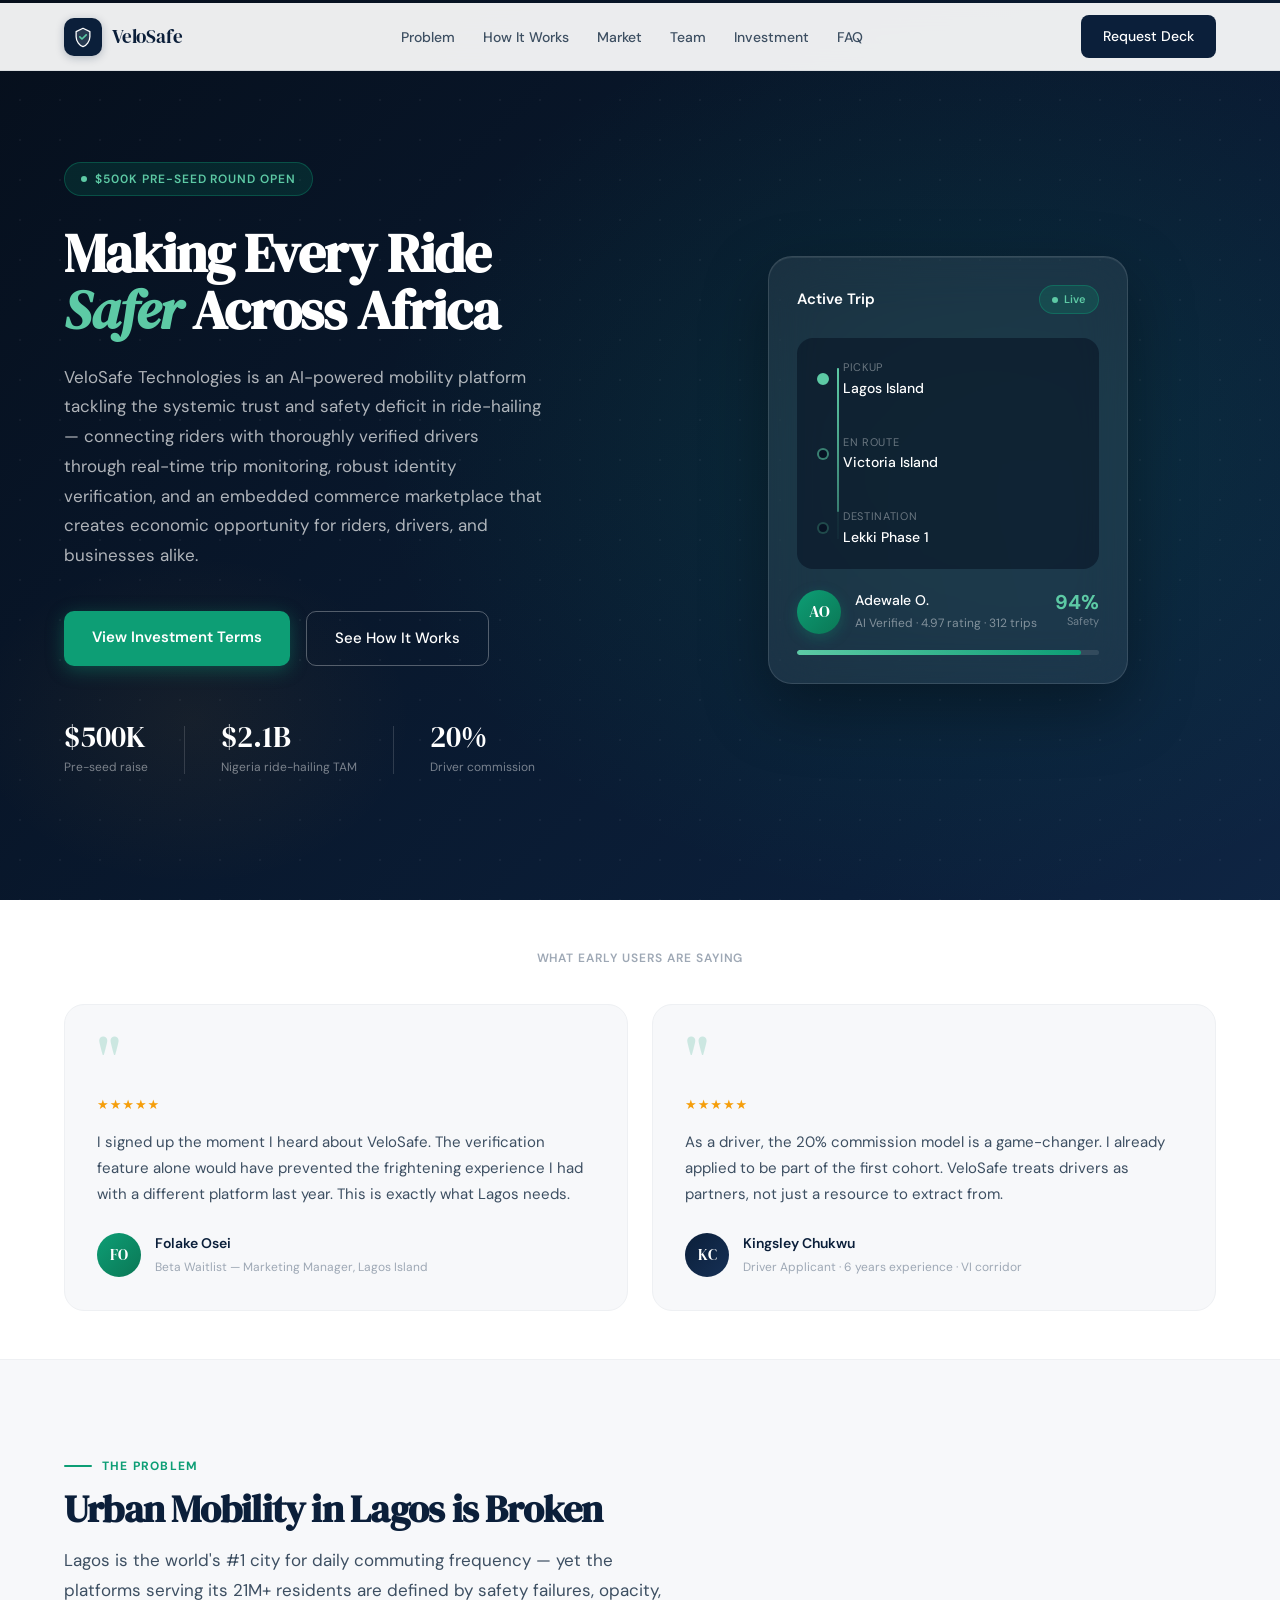
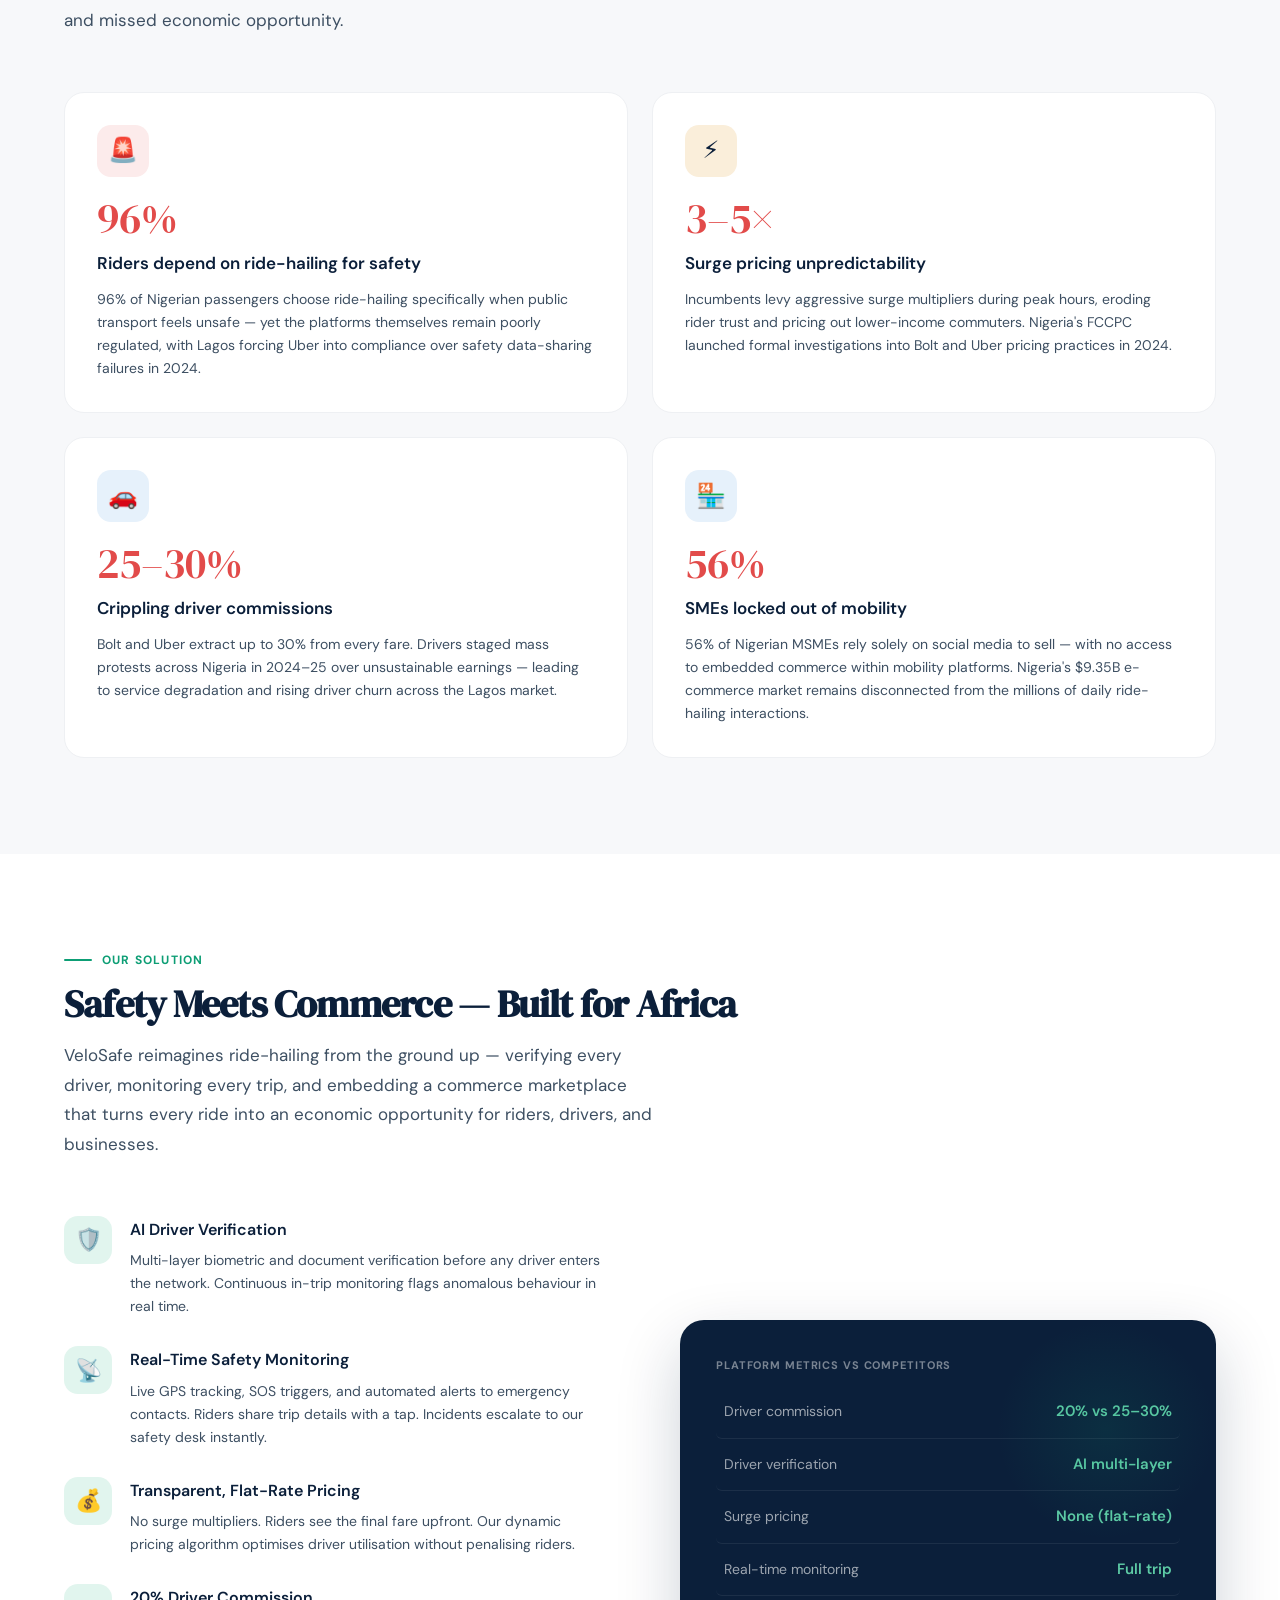
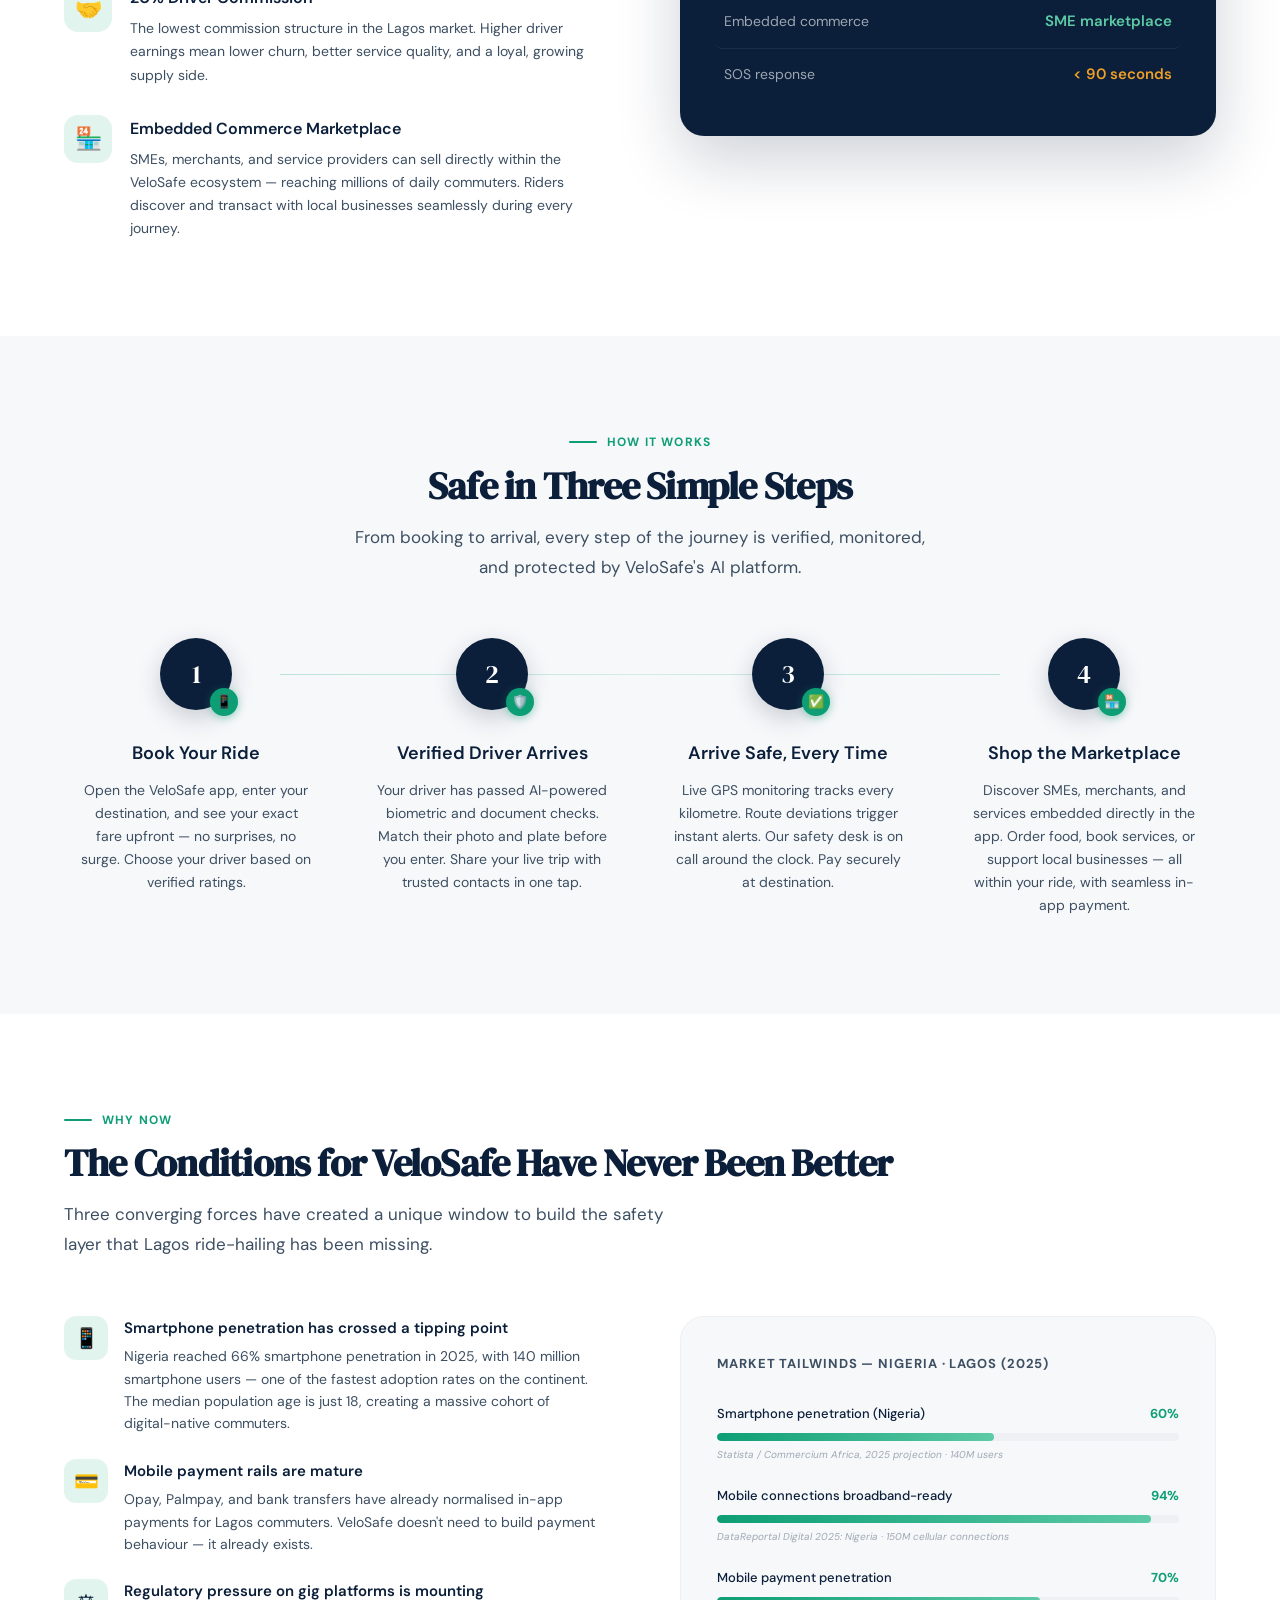
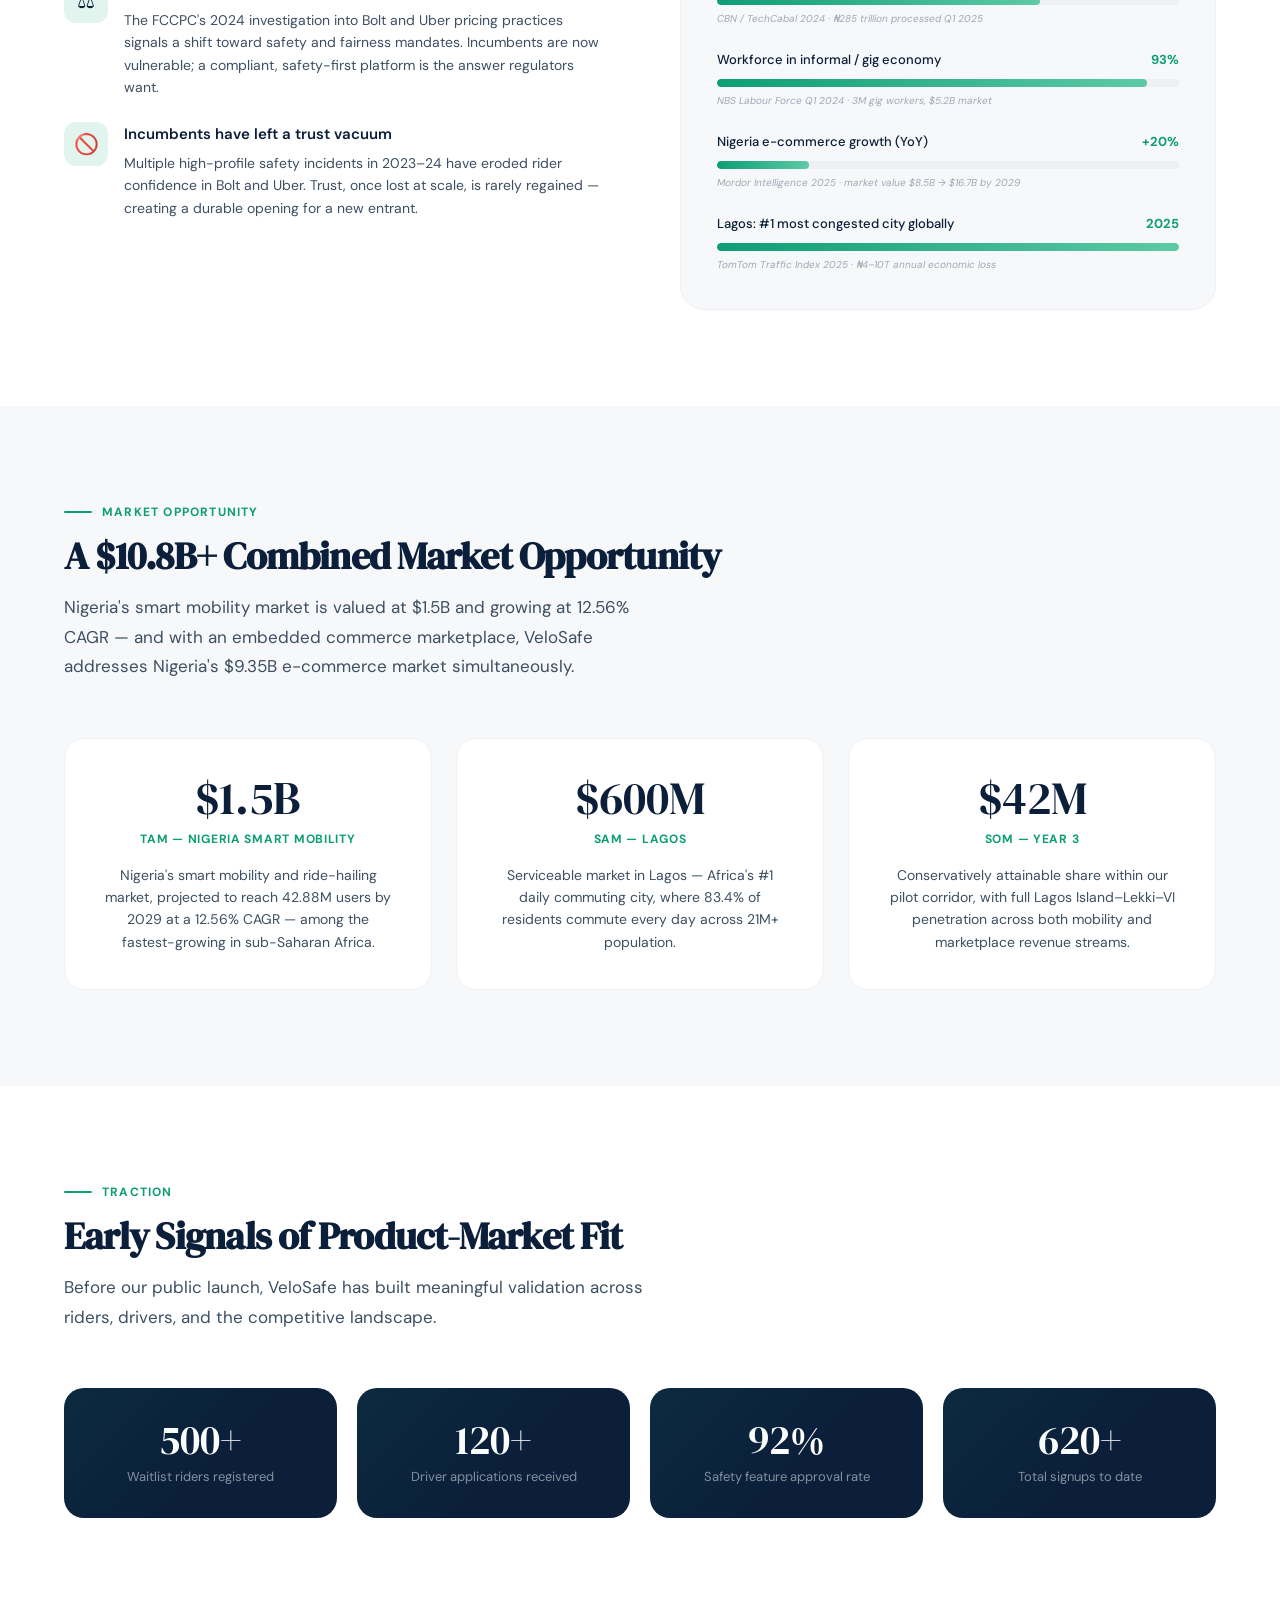
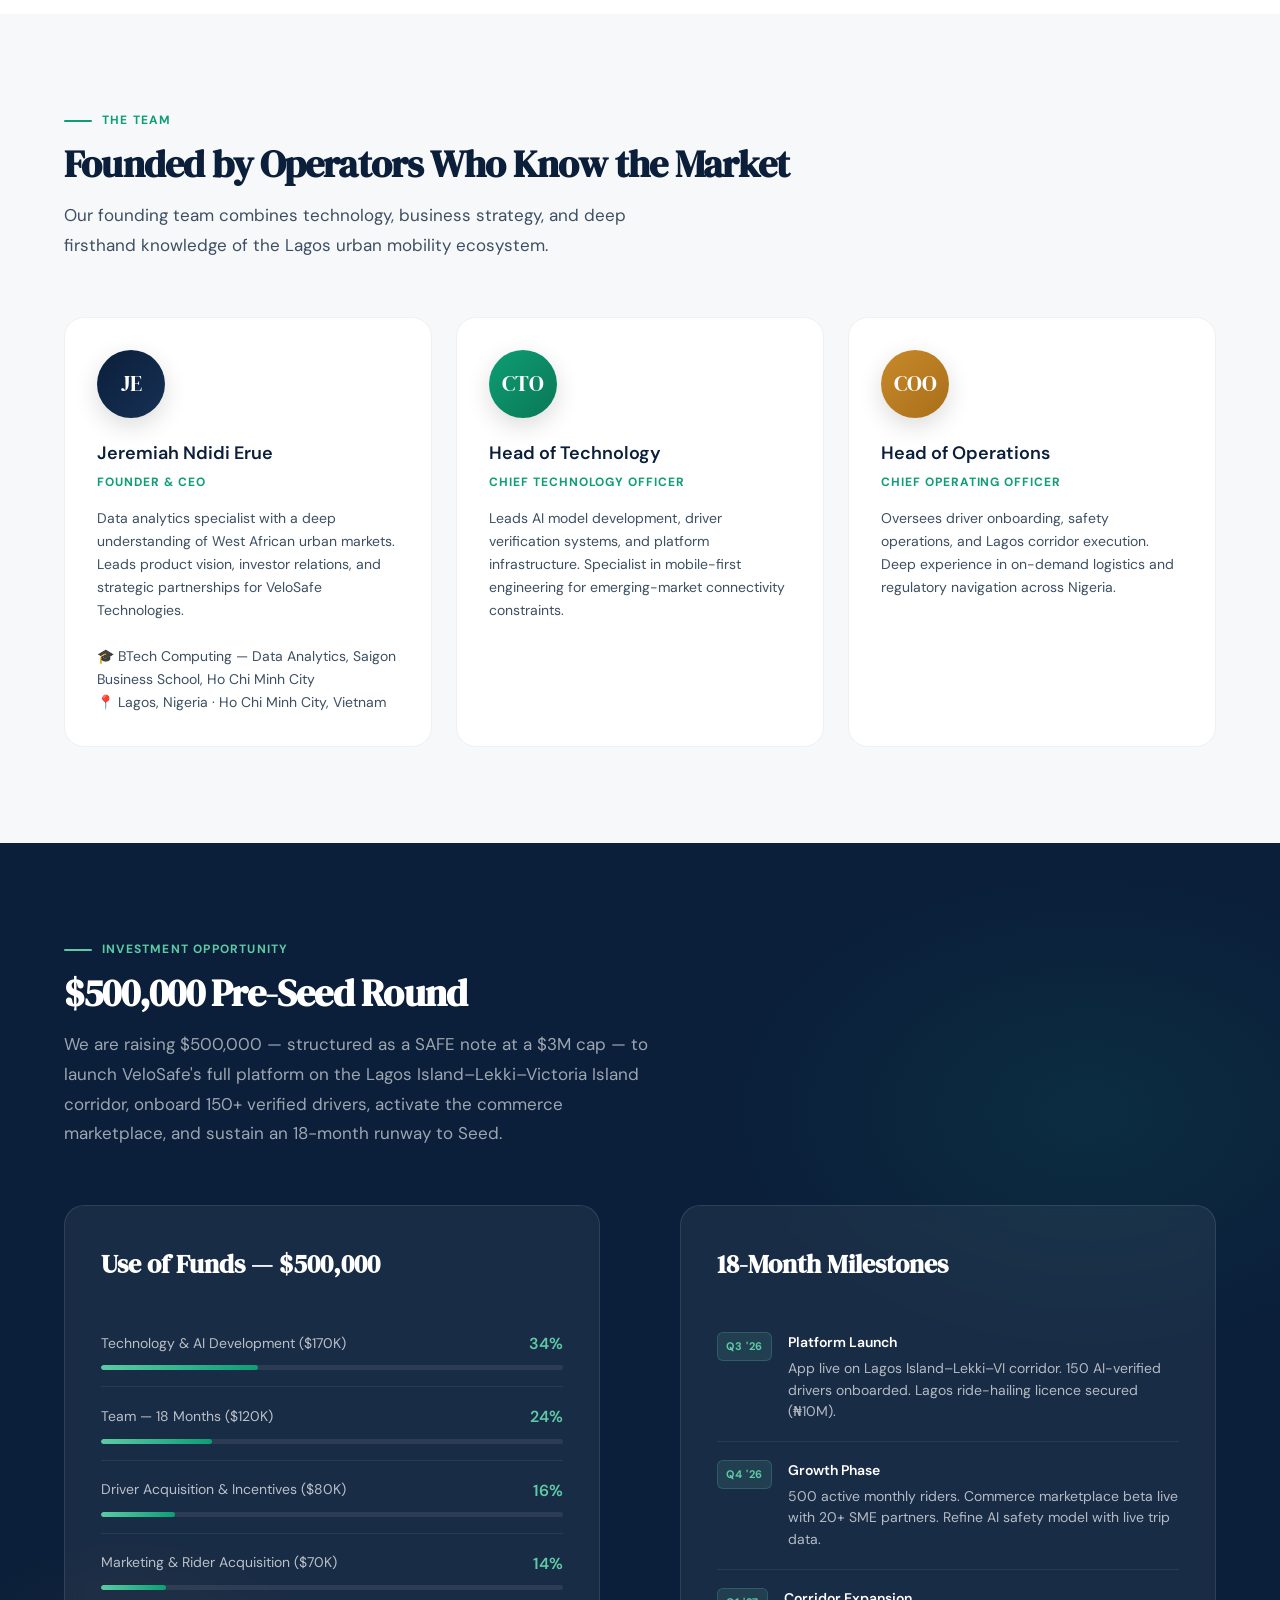
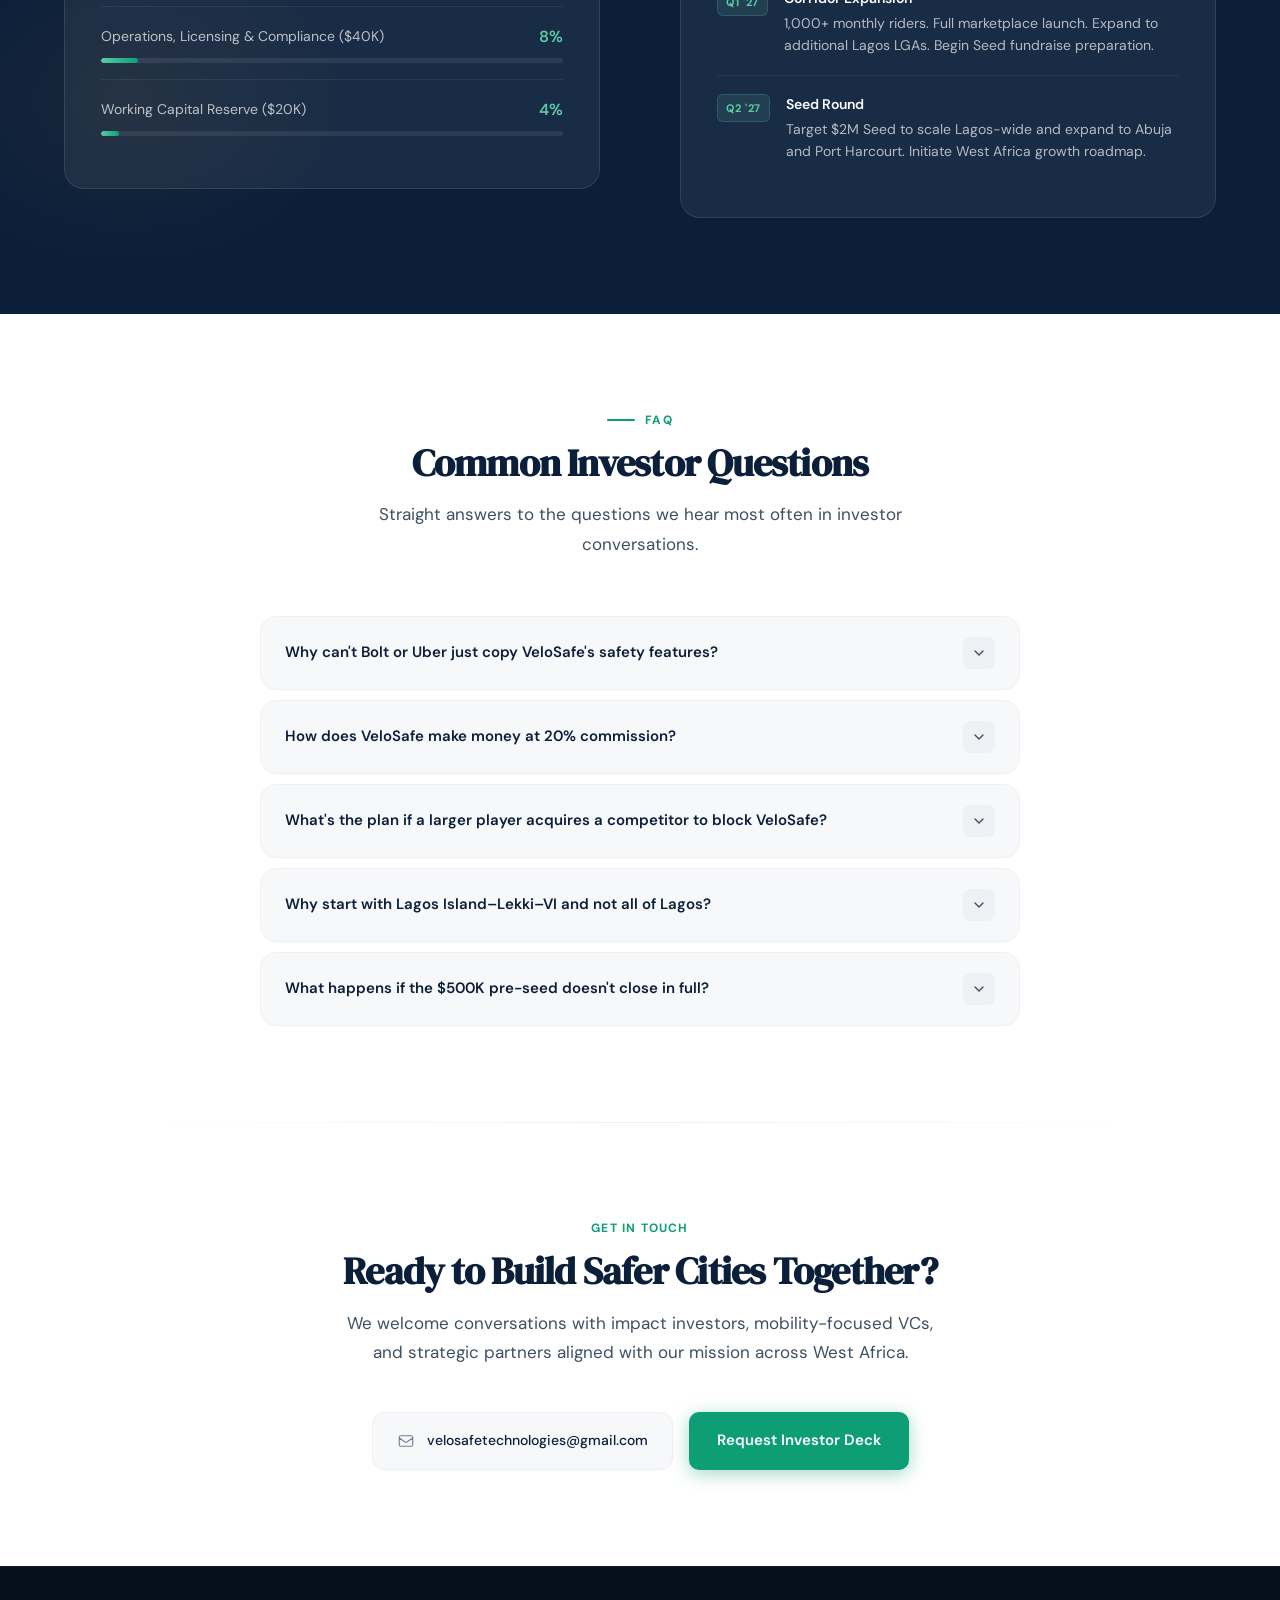
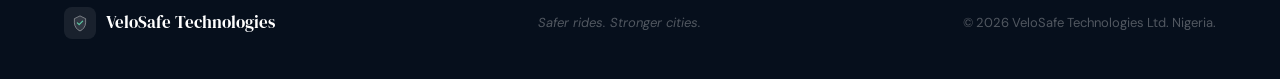
==== index.html @ d307de89 "Update Market Tailwinds to 2025 data: smartphone 60%, broadband 94%, payments 70%, gig economy 93%, " ====
<!DOCTYPE html>
<html lang="en">
<head>
<meta charset="UTF-8" />
<meta name="viewport" content="width=device-width, initial-scale=1.0"/>
<title>VeloSafe Technologies — Safer Rides. Stronger Cities.</title>

<!-- ─── OG / Social Meta Tags ─── -->
<meta name="description" content="VeloSafe is an AI-enabled ride-hailing platform built for Lagos — real-time driver verification, transparent pricing, and live safety monitoring. Pre-seed round open."/>
<meta property="og:title"       content="VeloSafe Technologies — Safer Rides. Stronger Cities."/>
<meta property="og:description" content="AI-powered ride-hailing built for Lagos. Real-time driver verification, flat-rate pricing, and live safety monitoring. Pre-seed round open."/>
<meta property="og:type"        content="website"/>
<meta property="og:image"       content="https://velosafe.ng/og-image.png"/>
<meta name="twitter:card"       content="summary_large_image"/>
<meta name="twitter:title"      content="VeloSafe Technologies — Safer Rides. Stronger Cities."/>
<meta name="twitter:description" content="AI-powered ride-hailing built for Lagos. Pre-seed round open."/>

<link href="https://fonts.googleapis.com/css2?family=DM+Serif+Display:ital@0;1&family=DM+Sans:wght@300;400;500;600&display=swap" rel="stylesheet"/>
<style>
*, *::before, *::after { box-sizing: border-box; margin: 0; padding: 0; }
:root {
  --navy: #0B1F3A;
  --navy-mid: #163055;
  --teal: #0D9E75;
  --teal-light: #E1F5EE;
  --gold: #C8892A;
  --white: #FFFFFF;
  --off-white: #F7F8FA;
  --gray-100: #EEF0F3;
  --gray-400: #9EA8B5;
  --gray-700: #3D4F62;
  --serif: 'DM Serif Display', Georgia, serif;
  --sans: 'DM Sans', system-ui, sans-serif;
}
html { scroll-behavior: smooth; }
body { font-family: var(--sans); color: var(--navy); background: var(--white); font-size: 16px; line-height: 1.7; overflow-x: hidden; }

/* ─── KEYFRAMES ─── */
@keyframes fadeInUp    { from { opacity:0; transform:translateY(32px) } to { opacity:1; transform:translateY(0) } }
@keyframes fadeInLeft  { from { opacity:0; transform:translateX(-24px) } to { opacity:1; transform:translateX(0) } }
@keyframes fadeIn      { from { opacity:0 } to { opacity:1 } }
@keyframes float       { 0%,100%{transform:translateY(0)} 50%{transform:translateY(-14px)} }
@keyframes pulse       { 0%,100%{opacity:1} 50%{opacity:.35} }
@keyframes gridSlide   { from{background-position:0 0} to{background-position:40px 40px} }
@keyframes gradientFlow{ 0%,100%{background-position:0% 50%} 50%{background-position:100% 50%} }
@keyframes navSlideDown{ from{transform:translateY(-100%);opacity:0} to{transform:translateY(0);opacity:1} }
@keyframes badgeGlow   { 0%,100%{box-shadow:0 0 0 0 rgba(13,158,117,.25)} 50%{box-shadow:0 0 18px 4px rgba(13,158,117,.12)} }
@keyframes barGrow     { from{width:0} to{width:var(--w)} }
@keyframes tripFill    { from{height:0} to{height:62%} }
@keyframes routePulse  { 0%,100%{transform:scale(1);box-shadow:0 0 0 0 rgba(93,202,165,.5)} 50%{transform:scale(1.2);box-shadow:0 0 0 6px rgba(93,202,165,0)} }

/* ─── SCROLL REVEAL ─── */
.reveal        { opacity:0; transform:translateY(28px);  transition:opacity .65s ease, transform .65s ease; }
.reveal-left   { opacity:0; transform:translateX(-28px); transition:opacity .65s ease, transform .65s ease; }
.reveal-right  { opacity:0; transform:translateX(28px);  transition:opacity .65s ease, transform .65s ease; }
.reveal.visible, .reveal-left.visible, .reveal-right.visible { opacity:1; transform:none; }
.stagger-1 { transition-delay:.1s }
.stagger-2 { transition-delay:.2s }
.stagger-3 { transition-delay:.3s }
.stagger-4 { transition-delay:.4s }

/* ─── SCROLL PROGRESS BAR ─── */
.scroll-progress {
  position:fixed; top:0; left:0; height:3px; z-index:200;
  background:linear-gradient(90deg, #5DCAA5, #0D9E75, #C8892A);
  width:0; transition:width .08s linear;
  box-shadow:0 0 8px rgba(13,158,117,.5);
  pointer-events:none;
}

/* ─── NAV ─── */
nav {
  position:fixed; top:3px; left:0; right:0; z-index:100;
  display:flex; align-items:center; justify-content:space-between;
  padding:0 5%; height:68px;
  background:rgba(255,255,255,.92);
  backdrop-filter:blur(16px);
  border-bottom:1px solid rgba(11,31,58,.07);
  animation:navSlideDown .55s ease forwards;
  transition:background .3s, box-shadow .3s;
}
nav.scrolled { background:rgba(255,255,255,.97); box-shadow:0 4px 24px rgba(11,31,58,.08); }

.logo { display:flex; align-items:center; gap:10px; text-decoration:none; }
.logo-mark {
  width:38px; height:38px; background:var(--navy); border-radius:10px;
  display:flex; align-items:center; justify-content:center;
  box-shadow:0 2px 8px rgba(11,31,58,.25);
  transition:transform .25s, box-shadow .25s;
}
.logo:hover .logo-mark { transform:translateY(-2px); box-shadow:0 6px 18px rgba(11,31,58,.3); }
.logo-mark svg { width:22px; height:22px; }
.logo-text { font-family:var(--serif); font-size:19px; color:var(--navy); letter-spacing:-.01em; }

.nav-links { display:flex; gap:28px; list-style:none; }
.nav-links a {
  text-decoration:none; font-size:14px; color:var(--gray-700); font-weight:500;
  position:relative; padding-bottom:2px; transition:color .2s;
}
.nav-links a::after {
  content:''; position:absolute; bottom:-2px; left:0; right:0;
  height:2px; background:var(--teal); border-radius:2px;
  transform:scaleX(0); transition:transform .2s; transform-origin:left;
}
.nav-links a:hover { color:var(--navy); }
.nav-links a:hover::after { transform:scaleX(1); }

.nav-cta {
  background:var(--navy); color:var(--white); border:none; border-radius:8px;
  padding:10px 22px; font-family:var(--sans); font-size:14px; font-weight:500;
  cursor:pointer; text-decoration:none;
  transition:background .2s, transform .2s, box-shadow .2s;
}
.nav-cta:hover { background:var(--navy-mid); transform:translateY(-1px); box-shadow:0 4px 12px rgba(11,31,58,.25); }

.hamburger { display:none; flex-direction:column; gap:5px; cursor:pointer; background:none; border:none; padding:4px; }
.hamburger span { display:block; width:22px; height:2px; background:var(--navy); border-radius:2px; transition:all .3s; }
.hamburger.open span:nth-child(1) { transform:translateY(7px) rotate(45deg); }
.hamburger.open span:nth-child(2) { opacity:0; transform:scaleX(0); }
.hamburger.open span:nth-child(3) { transform:translateY(-7px) rotate(-45deg); }

.mobile-menu {
  display:none; position:fixed; top:71px; left:0; right:0;
  background:rgba(255,255,255,.97); backdrop-filter:blur(16px);
  border-bottom:1px solid rgba(11,31,58,.08);
  padding:20px 5%; flex-direction:column; gap:4px;
  z-index:99; box-shadow:0 8px 32px rgba(11,31,58,.1);
  transform:translateY(-8px); opacity:0;
  transition:transform .3s, opacity .3s;
}
.mobile-menu.open { display:flex; transform:translateY(0); opacity:1; }
.mobile-menu a {
  text-decoration:none; font-size:15px; color:var(--navy); font-weight:500;
  padding:12px 0; border-bottom:1px solid var(--gray-100);
  transition:color .2s, padding-left .2s;
}
.mobile-menu a:last-child { border-bottom:none; }
.mobile-menu a:hover { color:var(--teal); padding-left:6px; }

/* ─── HERO ─── */
.hero {
  min-height:100vh; display:flex; align-items:center;
  background:linear-gradient(135deg, #060F1C 0%, #0B1F3A 40%, #163055 70%, #1A4A6B 100%);
  background-size:200% 200%;
  animation:gradientFlow 14s ease infinite;
  padding:120px 5% 80px; position:relative; overflow:hidden;
}
.hero::before {
  content:''; position:absolute; inset:0; pointer-events:none;
  background:
    radial-gradient(ellipse 900px 700px at 75% 50%, rgba(13,158,117,.14) 0%, transparent 65%),
    radial-gradient(ellipse 400px 300px at 15% 80%, rgba(200,137,42,.07) 0%, transparent 55%);
}
.hero::after {
  content:''; position:absolute; inset:0; pointer-events:none;
  background-image:radial-gradient(circle, rgba(255,255,255,.045) 1px, transparent 1px);
  background-size:40px 40px;
  animation:gridSlide 28s linear infinite;
}
.hero-grid {
  display:grid; grid-template-columns:1fr 1fr; gap:80px;
  align-items:center; max-width:1200px; margin:0 auto;
  position:relative; z-index:1; width:100%;
}
.hero-badge {
  display:inline-flex; align-items:center; gap:8px;
  background:rgba(13,158,117,.15); border:1px solid rgba(13,158,117,.35);
  border-radius:100px; padding:6px 16px; margin-bottom:28px;
  font-size:12px; font-weight:600; color:#5DCAA5;
  letter-spacing:.08em; text-transform:uppercase;
  animation:fadeInLeft .55s ease .1s both, badgeGlow 3s ease 1s infinite;
}
.hero-badge::before { content:''; width:6px; height:6px; border-radius:50%; background:#5DCAA5; animation:pulse 1.8s infinite; }
.hero h1 {
  font-family:var(--serif); font-size:clamp(38px,4.2vw,62px); line-height:1.06;
  color:var(--white); margin-bottom:24px; letter-spacing:-.02em;
  animation:fadeInUp .65s ease .2s both;
}
.hero h1 em { color:#5DCAA5; font-style:italic; }
.hero-sub {
  font-size:17px; color:rgba(255,255,255,.68); line-height:1.75;
  margin-bottom:40px; max-width:480px;
  animation:fadeInUp .65s ease .35s both;
}
.hero-actions { display:flex; gap:16px; flex-wrap:wrap; margin-bottom:56px; animation:fadeInUp .65s ease .45s both; }

.btn-primary {
  background:var(--teal); color:var(--white); border:none;
  padding:14px 28px; border-radius:10px; font-size:15px; font-weight:600;
  cursor:pointer; font-family:var(--sans); text-decoration:none; display:inline-block;
  box-shadow:0 4px 18px rgba(13,158,117,.38);
  transition:background .2s, transform .2s, box-shadow .2s;
  position:relative; overflow:hidden;
}
.btn-primary::after {
  content:''; position:absolute; inset:0;
  background:linear-gradient(90deg, transparent 0%, rgba(255,255,255,.12) 50%, transparent 100%);
  transform:translateX(-100%); transition:transform .5s;
}
.btn-primary:hover { background:#0B8863; transform:translateY(-2px); box-shadow:0 8px 28px rgba(13,158,117,.48); }
.btn-primary:hover::after { transform:translateX(100%); }

.btn-outline {
  background:transparent; color:var(--white); border:1px solid rgba(255,255,255,.3);
  padding:14px 28px; border-radius:10px; font-size:15px; font-weight:500;
  cursor:pointer; font-family:var(--sans); text-decoration:none; display:inline-block;
  transition:border-color .2s, background .2s, transform .2s;
}
.btn-outline:hover { border-color:rgba(255,255,255,.65); background:rgba(255,255,255,.07); transform:translateY(-2px); }

.hero-stats { display:flex; gap:36px; animation:fadeInUp .65s ease .55s both; }
.hero-stat-sep { width:1px; background:rgba(255,255,255,.15); align-self:stretch; margin:4px 0; }
.hero-stat-val { font-family:var(--serif); font-size:30px; color:var(--white); line-height:1; }
.hero-stat-lbl { font-size:12px; color:rgba(255,255,255,.45); margin-top:5px; }

/* ─── HERO VISUAL ─── */
.hero-visual { display:flex; align-items:center; justify-content:center; animation:fadeIn .8s ease .4s both; }
.app-card {
  background:rgba(255,255,255,.07); border:1px solid rgba(255,255,255,.12);
  border-radius:24px; padding:28px; width:100%; max-width:360px;
  backdrop-filter:blur(24px);
  animation:float 6s ease-in-out infinite;
  box-shadow:0 24px 64px rgba(0,0,0,.35), inset 0 1px 0 rgba(255,255,255,.08);
}
.app-card-header { display:flex; align-items:center; justify-content:space-between; margin-bottom:24px; }
.app-card-title { color:var(--white); font-weight:600; font-size:15px; }
.live-badge {
  display:flex; align-items:center; gap:6px;
  background:rgba(13,158,117,.2); border:1px solid rgba(13,158,117,.4);
  border-radius:100px; padding:4px 12px; font-size:11px; color:#5DCAA5; font-weight:600;
}
.live-dot { width:6px; height:6px; border-radius:50%; background:#5DCAA5; animation:pulse 1.5s infinite; }
.route-map {
  background:rgba(7,17,34,.55); border-radius:16px; padding:20px;
  margin-bottom:20px; position:relative; min-height:160px;
}
.route-line {
  position:absolute; left:40px; top:30px; bottom:30px; width:2px;
  background:linear-gradient(to bottom, rgba(93,202,165,.2), rgba(93,202,165,.05));
}
.route-progress {
  position:absolute; left:40px; top:30px; width:2px;
  background:linear-gradient(to bottom, #5DCAA5, rgba(93,202,165,.5));
  border-radius:2px; height:0; animation:tripFill 2.5s ease 1.2s forwards;
}
.route-point { display:flex; align-items:center; gap:14px; margin-bottom:20px; position:relative; }
.route-point:last-child { margin-bottom:0; }
.route-dot {
  width:12px; height:12px; border-radius:50%;
  border:2px solid rgba(93,202,165,.3); background:rgba(7,17,34,.8);
  flex-shrink:0; z-index:1;
}
.route-dot.active { background:#5DCAA5; border-color:#5DCAA5; animation:routePulse 2s ease infinite; }
.route-dot.mid { border-color:rgba(93,202,165,.6); }
.route-label { font-size:11px; color:rgba(255,255,255,.38); text-transform:uppercase; letter-spacing:.06em; }
.route-name  { font-size:14px; color:var(--white); font-weight:500; }
.driver-card { display:flex; align-items:center; gap:14px; margin-bottom:16px; }
.driver-avatar {
  width:44px; height:44px; border-radius:50%;
  background:linear-gradient(135deg, #0D9E75, #0B7755);
  display:flex; align-items:center; justify-content:center;
  font-family:var(--serif); font-size:16px; color:var(--white); flex-shrink:0;
  box-shadow:0 4px 14px rgba(13,158,117,.3);
}
.driver-name { font-size:14px; color:var(--white); font-weight:500; }
.driver-meta { font-size:12px; color:rgba(255,255,255,.45); }
.driver-score { text-align:right; }
.driver-score-val { font-size:20px; font-weight:700; color:#5DCAA5; line-height:1; }
.driver-score-lbl { font-size:11px; color:rgba(255,255,255,.38); }
.safety-bar { height:5px; background:rgba(255,255,255,.1); border-radius:3px; overflow:hidden; }
.safety-bar-fill { height:100%; width:0; border-radius:3px; background:linear-gradient(90deg, #5DCAA5, #0D9E75); --w:94%; animation:barGrow 1.5s ease 2s forwards; }

/* ─── SOCIAL PROOF ─── */
.social-proof { background:var(--white); padding:48px 5%; border-bottom:1px solid var(--gray-100); }
.social-proof-inner { max-width:1200px; margin:0 auto; }
.proof-label {
  font-size:12px; color:var(--gray-400); font-weight:600; letter-spacing:.08em;
  text-transform:uppercase; text-align:center; margin-bottom:36px;
}
.testimonials { display:grid; grid-template-columns:1fr 1fr; gap:24px; }
.testimonial-card {
  background:var(--off-white); border:1px solid var(--gray-100); border-radius:20px; padding:32px;
  position:relative; transition:border-color .2s, box-shadow .2s;
}
.testimonial-card:hover { border-color:rgba(13,158,117,.25); box-shadow:0 8px 32px rgba(11,31,58,.07); }
.quote-icon { font-family:var(--serif); font-size:56px; color:var(--teal); opacity:.18; line-height:.8; margin-bottom:12px; }
.testimonial-text { font-size:15px; color:var(--gray-700); line-height:1.72; margin-bottom:24px; }
.testimonial-author { display:flex; align-items:center; gap:14px; }
.testimonial-avatar {
  width:44px; height:44px; border-radius:50%;
  display:flex; align-items:center; justify-content:center;
  font-family:var(--serif); font-size:15px; color:var(--white); flex-shrink:0;
}
.testimonial-avatar.t1 { background:linear-gradient(135deg, #0D9E75, #0B7755); }
.testimonial-avatar.t2 { background:linear-gradient(135deg, var(--navy), var(--navy-mid)); }
.testimonial-name  { font-size:14px; font-weight:600; color:var(--navy); }
.testimonial-title { font-size:12px; color:var(--gray-400); margin-top:2px; }
.stars { color:#F59E0B; font-size:13px; letter-spacing:1px; margin-bottom:14px; }

/* ─── SECTIONS COMMON ─── */
section { padding:96px 5%; }
.section-inner { max-width:1200px; margin:0 auto; }
.section-label {
  font-size:12px; font-weight:700; letter-spacing:.1em; text-transform:uppercase;
  color:var(--teal); margin-bottom:12px; display:flex; align-items:center; gap:10px;
}
.section-label::before { content:''; display:block; width:28px; height:2px; background:var(--teal); border-radius:2px; flex-shrink:0; }
.section-title { font-family:var(--serif); font-size:clamp(28px,3vw,46px); color:var(--navy); line-height:1.1; margin-bottom:16px; letter-spacing:-.02em; }
.section-sub { font-size:17px; color:var(--gray-700); max-width:600px; line-height:1.75; }

/* ─── PROBLEM ─── */
.problem { background:var(--off-white); }
.problem-grid { display:grid; grid-template-columns:1fr 1fr; gap:24px; margin-top:56px; }
.problem-card {
  background:var(--white); border-radius:20px; padding:32px;
  border:1px solid var(--gray-100); transition:transform .3s, box-shadow .3s;
}
.problem-card:hover { transform:translateY(-6px); box-shadow:0 16px 48px rgba(11,31,58,.1); }
.problem-icon {
  width:52px; height:52px; border-radius:14px; margin-bottom:20px;
  display:flex; align-items:center; justify-content:center; font-size:24px;
  transition:transform .3s;
}
.problem-card:hover .problem-icon { transform:scale(1.08) rotate(-4deg); }
.problem-icon.red   { background:#FCEBEB; }
.problem-icon.amber { background:#FAEEDA; }
.problem-icon.blue  { background:#E6F1FB; }
.problem-card h3 { font-size:17px; font-weight:600; color:var(--navy); margin-bottom:10px; }
.problem-card p  { font-size:14px; color:var(--gray-700); line-height:1.65; }
.problem-stat { font-family:var(--serif); font-size:42px; color:#E24B4A; margin-bottom:10px; line-height:1; }

/* ─── SOLUTION ─── */
.solution-grid { display:grid; grid-template-columns:1fr 1fr; gap:80px; align-items:center; margin-top:56px; }
.feature-list { display:flex; flex-direction:column; gap:28px; }
.feature-item { display:flex; gap:18px; }
.feature-icon {
  width:48px; height:48px; border-radius:14px; background:var(--teal-light);
  display:flex; align-items:center; justify-content:center; flex-shrink:0; font-size:22px;
  transition:transform .3s, background .3s;
}
.feature-item:hover .feature-icon { transform:scale(1.08); background:#C8EDE2; }
.feature-item h3 { font-size:16px; font-weight:600; color:var(--navy); margin-bottom:6px; }
.feature-item p  { font-size:14px; color:var(--gray-700); line-height:1.65; }
.solution-visual {
  background:var(--navy); border-radius:24px; padding:36px;
  box-shadow:0 24px 64px rgba(11,31,58,.2); position:relative; overflow:hidden;
}
.solution-visual::before {
  content:''; position:absolute; top:0; right:0; width:220px; height:220px;
  background:radial-gradient(circle, rgba(13,158,117,.12) 0%, transparent 70%); pointer-events:none;
}
.sv-title { font-size:11px; color:rgba(255,255,255,.45); font-weight:700; margin-bottom:12px; letter-spacing:.08em; text-transform:uppercase; }
.sv-metric {
  display:flex; justify-content:space-between; align-items:center;
  padding:13px 8px; border-bottom:1px solid rgba(255,255,255,.07);
  border-radius:6px; transition:background .2s;
}
.sv-metric:last-child { border-bottom:none; }
.sv-metric:hover { background:rgba(255,255,255,.04); }
.sv-metric-label { font-size:14px; color:rgba(255,255,255,.6); }
.sv-metric-val { font-size:15px; font-weight:600; color:var(--white); }
.sv-metric-val.green { color:#5DCAA5; }
.sv-metric-val.amber { color:#EF9F27; }

/* ─── HOW IT WORKS ─── */
.how-it-works { background:var(--off-white); }
.steps-wrapper { margin-top:56px; position:relative; }
.steps-connector {
  display:none;
  position:absolute; top:36px; left:calc(16.67% + 24px); right:calc(16.67% + 24px);
  height:1px; background:linear-gradient(90deg, var(--teal), #5DCAA5 50%, var(--teal));
  opacity:.25;
}
.steps-grid { display:grid; grid-template-columns:repeat(4,1fr); gap:32px; }
@media (min-width:700px) { .steps-connector { display:block; } }
.step-card { text-align:center; padding:0 16px; }
.step-num {
  width:72px; height:72px; border-radius:50%; background:var(--navy);
  display:flex; align-items:center; justify-content:center;
  margin:0 auto 28px; position:relative; z-index:1;
  box-shadow:0 8px 24px rgba(11,31,58,.2);
  transition:transform .3s, box-shadow .3s;
}
.step-card:hover .step-num { transform:translateY(-4px) scale(1.06); box-shadow:0 16px 36px rgba(11,31,58,.22); }
.step-num-text { font-family:var(--serif); font-size:26px; color:var(--white); }
.step-badge {
  position:absolute; bottom:-6px; right:-6px; width:28px; height:28px;
  background:var(--teal); border-radius:50%;
  display:flex; align-items:center; justify-content:center; font-size:13px;
  box-shadow:0 2px 8px rgba(13,158,117,.4);
}
.step-card h3 { font-size:18px; font-weight:600; color:var(--navy); margin-bottom:10px; }
.step-card p  { font-size:14px; color:var(--gray-700); line-height:1.65; }

/* ─── WHY NOW ─── */
.why-now { background:var(--white); }
.why-now-grid { display:grid; grid-template-columns:1fr 1fr; gap:80px; align-items:start; margin-top:56px; }
.why-points { display:flex; flex-direction:column; gap:24px; }
.why-point { display:flex; gap:16px; align-items:flex-start; }
.why-point-icon {
  width:44px; height:44px; border-radius:12px; background:var(--teal-light);
  display:flex; align-items:center; justify-content:center; font-size:20px; flex-shrink:0;
  transition:transform .3s;
}
.why-point:hover .why-point-icon { transform:scale(1.08); }
.why-point h4 { font-size:15px; font-weight:600; color:var(--navy); margin-bottom:4px; }
.why-point p  { font-size:14px; color:var(--gray-700); line-height:1.6; }
.why-visual { background:var(--off-white); border-radius:24px; padding:36px; border:1px solid var(--gray-100); }
.why-visual-title { font-size:13px; font-weight:700; color:var(--gray-700); text-transform:uppercase; letter-spacing:.07em; margin-bottom:28px; }
.trend-item { margin-bottom:22px; }
.trend-item:last-child { margin-bottom:0; }
.trend-top { display:flex; justify-content:space-between; font-size:13px; color:var(--navy); font-weight:500; margin-bottom:8px; }
.trend-pct { color:var(--teal); font-weight:700; }
.trend-bar-wrap { height:8px; background:var(--gray-100); border-radius:4px; overflow:hidden; }
.trend-bar { height:100%; border-radius:4px; background:linear-gradient(90deg, var(--teal), #5DCAA5); width:0; transition:width 1.4s cubic-bezier(.16,1,.3,1); }
.trend-source { font-size:10px; color:var(--gray-400); margin-top:5px; font-style:italic; }

/* ─── MARKET ─── */
.market { background:var(--off-white); }
.market-grid { display:grid; grid-template-columns:repeat(3,1fr); gap:24px; margin-top:56px; }
.market-card {
  background:var(--white); border-radius:20px; padding:36px;
  border:1px solid var(--gray-100); text-align:center;
  transition:transform .3s, box-shadow .3s; position:relative; overflow:hidden;
}
.market-card::after {
  content:''; position:absolute; bottom:0; left:0; right:0; height:3px;
  background:linear-gradient(90deg, var(--teal), #5DCAA5);
  transform:scaleX(0); transition:transform .3s; transform-origin:left;
}
.market-card:hover { transform:translateY(-6px); box-shadow:0 16px 48px rgba(11,31,58,.1); }
.market-card:hover::after { transform:scaleX(1); }
.market-card .big-num { font-family:var(--serif); font-size:46px; color:var(--navy); line-height:1; margin-bottom:8px; }
.market-card .num-label { font-size:12px; font-weight:700; color:var(--teal); margin-bottom:14px; letter-spacing:.06em; text-transform:uppercase; }
.market-card p { font-size:14px; color:var(--gray-700); line-height:1.6; }

/* ─── TRACTION ─── */
.traction-grid { display:grid; grid-template-columns:repeat(4,1fr); gap:20px; margin-top:56px; }
.traction-card {
  background:var(--navy); border-radius:20px; padding:32px; text-align:center;
  transition:transform .3s, box-shadow .3s; position:relative; overflow:hidden;
}
.traction-card::before {
  content:''; position:absolute; inset:0;
  background:linear-gradient(135deg, rgba(13,158,117,.09) 0%, transparent 55%); pointer-events:none;
}
.traction-card:hover { transform:translateY(-4px); box-shadow:0 12px 36px rgba(11,31,58,.3); }
.traction-val { font-family:var(--serif); font-size:40px; color:var(--white); margin-bottom:8px; line-height:1; }
.traction-lbl { font-size:13px; color:rgba(255,255,255,.5); line-height:1.4; }

/* ─── TEAM ─── */
.team { background:var(--off-white); }
.team-grid { display:grid; grid-template-columns:repeat(3,1fr); gap:24px; margin-top:56px; }
.team-card {
  background:var(--white); border-radius:20px; padding:32px;
  border:1px solid var(--gray-100); transition:transform .3s, box-shadow .3s;
}
.team-card:hover { transform:translateY(-6px); box-shadow:0 16px 48px rgba(11,31,58,.1); }
.team-avatar {
  width:68px; height:68px; border-radius:50%; margin-bottom:20px;
  display:flex; align-items:center; justify-content:center;
  font-family:var(--serif); font-size:22px; color:var(--white);
  box-shadow:0 8px 24px rgba(0,0,0,.14); transition:transform .3s;
}
.team-card:hover .team-avatar { transform:scale(1.06); }
.team-avatar.navy { background:linear-gradient(135deg, var(--navy), var(--navy-mid)); }
.team-avatar.teal { background:linear-gradient(135deg, #0D9E75, #0B7755); }
.team-avatar.gold { background:linear-gradient(135deg, var(--gold), #A86F1A); }
.team-name { font-size:18px; font-weight:600; color:var(--navy); margin-bottom:4px; }
.team-role { font-size:12px; color:var(--teal); font-weight:700; margin-bottom:14px; text-transform:uppercase; letter-spacing:.08em; }
.team-bio { font-size:14px; color:var(--gray-700); line-height:1.65; }

/* ─── RAISE ─── */
.raise { background:var(--navy); position:relative; overflow:hidden; }
.raise::before {
  content:''; position:absolute; inset:0; pointer-events:none;
  background:
    radial-gradient(ellipse 600px 400px at 85% 25%, rgba(13,158,117,.11) 0%, transparent 60%),
    radial-gradient(ellipse 400px 300px at 10% 80%, rgba(200,137,42,.07) 0%, transparent 55%);
}
.raise .section-label { color:#5DCAA5; }
.raise .section-label::before { background:#5DCAA5; }
.raise .section-title { color:var(--white); }
.raise .section-sub  { color:rgba(255,255,255,.6); }

.raise-grid { display:grid; grid-template-columns:1fr 1fr; gap:80px; align-items:start; margin-top:56px; position:relative; z-index:1; }
.raise-card {
  background:rgba(255,255,255,.06); border:1px solid rgba(255,255,255,.1);
  border-radius:20px; padding:36px; backdrop-filter:blur(8px);
  transition:border-color .3s;
}
.raise-card:hover { border-color:rgba(255,255,255,.18); }
.raise-card h3 { font-family:var(--serif); font-size:26px; color:var(--white); margin-bottom:28px; }
.use-item { padding:16px 0; border-bottom:1px solid rgba(255,255,255,.07); }
.use-item:last-child { border-bottom:none; }
.use-item-top { display:flex; justify-content:space-between; align-items:center; margin-bottom:8px; }
.use-label { font-size:14px; color:rgba(255,255,255,.7); }
.use-pct   { font-size:16px; font-weight:600; color:#5DCAA5; }
.use-bar-wrap { height:5px; background:rgba(255,255,255,.08); border-radius:3px; overflow:hidden; }
.use-bar { height:100%; background:linear-gradient(90deg, #5DCAA5, #0D9E75); border-radius:3px; width:0; transition:width 1.4s cubic-bezier(.16,1,.3,1); }
.milestone-item { display:flex; gap:16px; padding:18px 0; border-bottom:1px solid rgba(255,255,255,.07); }
.milestone-item:last-child { border-bottom:none; }
.m-q {
  font-size:11px; font-weight:700; color:#5DCAA5; letter-spacing:.06em;
  background:rgba(93,202,165,.12); border:1px solid rgba(93,202,165,.22);
  border-radius:6px; padding:4px 8px; text-align:center; white-space:nowrap; height:fit-content; flex-shrink:0;
}
.m-text { font-size:14px; color:rgba(255,255,255,.68); line-height:1.55; }
.m-text strong { color:var(--white); font-weight:600; display:block; margin-bottom:4px; }

/* ─── FAQ ─── */
.faq { background:var(--white); }
.faq .section-sub { margin-bottom:0; }
.faq-list { max-width:760px; margin:56px auto 0; display:flex; flex-direction:column; gap:10px; }
.faq-item {
  background:var(--off-white); border:1px solid var(--gray-100); border-radius:16px;
  overflow:hidden; transition:border-color .25s, box-shadow .25s;
}
.faq-item.open { border-color:rgba(13,158,117,.3); box-shadow:0 4px 24px rgba(13,158,117,.09); background:var(--white); }
.faq-question {
  display:flex; justify-content:space-between; align-items:center; gap:16px;
  padding:20px 24px; cursor:pointer; user-select:none;
}
.faq-question h4 { font-size:15px; font-weight:600; color:var(--navy); line-height:1.4; }
.faq-chevron {
  width:32px; height:32px; border-radius:8px; background:var(--gray-100);
  display:flex; align-items:center; justify-content:center; flex-shrink:0;
  transition:background .2s, transform .35s;
}
.faq-item.open .faq-chevron { background:var(--teal-light); transform:rotate(180deg); }
.faq-chevron svg { width:16px; height:16px; stroke:var(--gray-700); transition:stroke .2s; }
.faq-item.open .faq-chevron svg { stroke:var(--teal); }
.faq-answer {
  max-height:0; overflow:hidden;
  transition:max-height .4s cubic-bezier(.16,1,.3,1);
  padding:0 24px;
}
.faq-answer p { font-size:14px; color:var(--gray-700); line-height:1.75; padding-bottom:20px; }
.faq-item.open .faq-answer { max-height:280px; }

/* ─── CONTACT ─── */
.contact { text-align:center; padding:96px 5%; position:relative; }
.contact::before {
  content:''; position:absolute; top:0; left:10%; right:10%; height:1px;
  background:linear-gradient(90deg, transparent, var(--gray-100), transparent);
}
.contact .section-label { justify-content:center; }
.contact .section-label::before { display:none; }
.contact .section-title { margin:0 auto 16px; }
.contact .section-sub  { margin:0 auto 44px; text-align:center; }
.contact-actions { display:flex; gap:16px; justify-content:center; flex-wrap:wrap; }
.contact-card {
  display:inline-flex; align-items:center; gap:12px;
  border:1px solid var(--gray-100); border-radius:12px; padding:16px 24px;
  background:var(--off-white); text-decoration:none;
  font-size:14px; color:var(--navy); font-weight:500;
  transition:border-color .2s, transform .2s, box-shadow .2s;
}
.contact-card:hover { border-color:var(--teal); transform:translateY(-2px); box-shadow:0 8px 24px rgba(11,31,58,.08); }
.contact-card svg { width:18px; height:18px; opacity:.55; }

/* ─── FOOTER ─── */
footer {
  background:#060F1C; padding:40px 5%;
  display:flex; align-items:center; justify-content:space-between;
  border-top:1px solid rgba(255,255,255,.06);
}
.footer-brand { display:flex; align-items:center; gap:10px; }
.footer-logo-mark {
  width:32px; height:32px; background:rgba(255,255,255,.08); border-radius:8px;
  display:flex; align-items:center; justify-content:center;
}
.footer-logo-mark svg { width:18px; height:18px; }
.footer-logo    { font-family:var(--serif); font-size:17px; color:var(--white); }
.footer-copy    { font-size:13px; color:rgba(255,255,255,.3); }
.footer-tagline { font-size:13px; color:rgba(255,255,255,.3); font-style:italic; }

/* ─── RESPONSIVE ─── */
@media (max-width:900px) {
  .hero-grid, .solution-grid, .raise-grid, .why-now-grid { grid-template-columns:1fr; gap:40px; }
  .problem-grid, .market-grid, .team-grid { grid-template-columns:1fr 1fr; }
  .traction-grid { grid-template-columns:1fr 1fr; }
  .testimonials { grid-template-columns:1fr; }
  .hero-visual { display:none; }
  .nav-links, .nav-cta { display:none; }
  .hamburger { display:flex; }
  footer { flex-direction:column; gap:12px; text-align:center; }
}
@media (max-width:600px) {
  .problem-grid, .market-grid, .team-grid, .traction-grid, .steps-grid { grid-template-columns:1fr; }
  section { padding:72px 5%; }
  .hero h1 { font-size:36px; }
}
</style>
</head>
<body>

<!-- Scroll progress bar -->
<div class="scroll-progress" id="scrollProgress"></div>

<!-- ─── NAV ─── -->
<nav id="nav">
  <a href="#" class="logo">
    <div class="logo-mark">
      <svg viewBox="0 0 24 24" fill="none" xmlns="http://www.w3.org/2000/svg">
        <path d="M12 2.5L4.5 6.2v5.4c0 5.1 3.9 9.8 7.5 11 3.6-1.2 7.5-5.9 7.5-11V6.2L12 2.5z"
              fill="rgba(255,255,255,0.12)" stroke="white" stroke-width="1.4" stroke-linejoin="round"/>
        <path d="M8.5 11.8l2.4 2.4 4.6-4.6" stroke="#5DCAA5" stroke-width="1.8" stroke-linecap="round" stroke-linejoin="round"/>
      </svg>
    </div>
    <span class="logo-text">VeloSafe</span>
  </a>
  <ul class="nav-links">
    <li><a href="#problem">Problem</a></li>
    <li><a href="#how-it-works">How It Works</a></li>
    <li><a href="#market">Market</a></li>
    <li><a href="#team">Team</a></li>
    <li><a href="#raise">Investment</a></li>
    <li><a href="#faq">FAQ</a></li>
  </ul>
  <a href="#contact" class="nav-cta">Request Deck</a>
  <button class="hamburger" id="hamburger" aria-label="Menu">
    <span></span><span></span><span></span>
  </button>
</nav>

<div class="mobile-menu" id="mobileMenu">
  <a href="#problem"      onclick="closeMobile()">Problem</a>
  <a href="#how-it-works" onclick="closeMobile()">How It Works</a>
  <a href="#market"       onclick="closeMobile()">Market</a>
  <a href="#team"         onclick="closeMobile()">Team</a>
  <a href="#raise"        onclick="closeMobile()">Investment</a>
  <a href="#faq"          onclick="closeMobile()">FAQ</a>
  <a href="#contact"      onclick="closeMobile()">Request Deck</a>
</div>

<!-- ─── HERO ─── -->
<section class="hero">
  <div class="hero-grid">
    <div>
      <div class="hero-badge">$500K Pre-Seed Round Open</div>
      <h1>Making Every Ride <em>Safer</em> Across Africa</h1>
      <p class="hero-sub">VeloSafe Technologies is an AI-powered mobility platform tackling the systemic trust and safety deficit in ride-hailing — connecting riders with thoroughly verified drivers through real-time trip monitoring, robust identity verification, and an embedded commerce marketplace that creates economic opportunity for riders, drivers, and businesses alike.</p>
      <div class="hero-actions">
        <a href="#raise"    class="btn-primary">View Investment Terms</a>
        <a href="#how-it-works" class="btn-outline">See How It Works</a>
      </div>
      <div class="hero-stats">
        <div class="hero-stat">
          <div class="hero-stat-val">$500K</div>
          <div class="hero-stat-lbl">Pre-seed raise</div>
        </div>
        <div class="hero-stat-sep"></div>
        <div class="hero-stat">
          <div class="hero-stat-val">$2.1B</div>
          <div class="hero-stat-lbl">Nigeria ride-hailing TAM</div>
        </div>
        <div class="hero-stat-sep"></div>
        <div class="hero-stat">
          <div class="hero-stat-val">20%</div>
          <div class="hero-stat-lbl">Driver commission</div>
        </div>
      </div>
    </div>
    <div class="hero-visual">
      <div class="app-card">
        <div class="app-card-header">
          <span class="app-card-title">Active Trip</span>
          <span class="live-badge"><span class="live-dot"></span> Live</span>
        </div>
        <div class="route-map">
          <div class="route-line"></div>
          <div class="route-progress"></div>
          <div class="route-point" style="margin-bottom:32px">
            <div class="route-dot active"></div>
            <div><div class="route-label">Pickup</div><div class="route-name">Lagos Island</div></div>
          </div>
          <div class="route-point" style="margin-bottom:32px">
            <div class="route-dot mid"></div>
            <div><div class="route-label">En route</div><div class="route-name">Victoria Island</div></div>
          </div>
          <div class="route-point">
            <div class="route-dot"></div>
            <div><div class="route-label">Destination</div><div class="route-name">Lekki Phase 1</div></div>
          </div>
        </div>
        <div class="driver-card">
          <div class="driver-avatar">AO</div>
          <div style="flex:1">
            <div class="driver-name">Adewale O.</div>
            <div class="driver-meta">AI Verified · 4.97 rating · 312 trips</div>
          </div>
          <div class="driver-score">
            <div class="driver-score-val">94%</div>
            <div class="driver-score-lbl">Safety</div>
          </div>
        </div>
        <div class="safety-bar"><div class="safety-bar-fill"></div></div>
      </div>
    </div>
  </div>
</section>

<!-- ─── SOCIAL PROOF ─── -->
<div class="social-proof">
  <div class="social-proof-inner">
    <div class="proof-label reveal">What early users are saying</div>
    <div class="testimonials">
      <div class="testimonial-card reveal stagger-1">
        <div class="quote-icon">"</div>
        <div class="stars">★★★★★</div>
        <p class="testimonial-text">I signed up the moment I heard about VeloSafe. The verification feature alone would have prevented the frightening experience I had with a different platform last year. This is exactly what Lagos needs.</p>
        <div class="testimonial-author">
          <div class="testimonial-avatar t1">FO</div>
          <div>
            <div class="testimonial-name">Folake Osei</div>
            <div class="testimonial-title">Beta Waitlist — Marketing Manager, Lagos Island</div>
          </div>
        </div>
      </div>
      <div class="testimonial-card reveal stagger-2">
        <div class="quote-icon">"</div>
        <div class="stars">★★★★★</div>
        <p class="testimonial-text">As a driver, the 20% commission model is a game-changer. I already applied to be part of the first cohort. VeloSafe treats drivers as partners, not just a resource to extract from.</p>
        <div class="testimonial-author">
          <div class="testimonial-avatar t2">KC</div>
          <div>
            <div class="testimonial-name">Kingsley Chukwu</div>
            <div class="testimonial-title">Driver Applicant · 6 years experience · VI corridor</div>
          </div>
        </div>
      </div>
    </div>
  </div>
</div>

<!-- ─── PROBLEM ─── -->
<section class="problem" id="problem">
  <div class="section-inner">
    <div class="reveal">
      <div class="section-label">The Problem</div>
      <h2 class="section-title">Urban Mobility in Lagos is Broken</h2>
      <p class="section-sub">Lagos is the world's #1 city for daily commuting frequency — yet the platforms serving its 21M+ residents are defined by safety failures, opacity, and missed economic opportunity.</p>
    </div>
    <div class="problem-grid">
      <div class="problem-card reveal stagger-1">
        <div class="problem-icon red">🚨</div>
        <div class="problem-stat">96%</div>
        <h3>Riders depend on ride-hailing for safety</h3>
        <p>96% of Nigerian passengers choose ride-hailing specifically when public transport feels unsafe — yet the platforms themselves remain poorly regulated, with Lagos forcing Uber into compliance over safety data-sharing failures in 2024.</p>
      </div>
      <div class="problem-card reveal stagger-2">
        <div class="problem-icon amber">⚡</div>
        <div class="problem-stat">3–5×</div>
        <h3>Surge pricing unpredictability</h3>
        <p>Incumbents levy aggressive surge multipliers during peak hours, eroding rider trust and pricing out lower-income commuters. Nigeria's FCCPC launched formal investigations into Bolt and Uber pricing practices in 2024.</p>
      </div>
      <div class="problem-card reveal stagger-3">
        <div class="problem-icon blue">🚗</div>
        <div class="problem-stat">25–30%</div>
        <h3>Crippling driver commissions</h3>
        <p>Bolt and Uber extract up to 30% from every fare. Drivers staged mass protests across Nigeria in 2024–25 over unsustainable earnings — leading to service degradation and rising driver churn across the Lagos market.</p>
      </div>
      <div class="problem-card reveal stagger-4">
        <div class="problem-icon blue">🏪</div>
        <div class="problem-stat">56%</div>
        <h3>SMEs locked out of mobility</h3>
        <p>56% of Nigerian MSMEs rely solely on social media to sell — with no access to embedded commerce within mobility platforms. Nigeria's $9.35B e-commerce market remains disconnected from the millions of daily ride-hailing interactions.</p>
      </div>
    </div>
  </div>
</section>

<!-- ─── SOLUTION ─── -->
<section id="solution">
  <div class="section-inner">
    <div class="reveal">
      <div class="section-label">Our Solution</div>
      <h2 class="section-title">Safety Meets Commerce — Built for Africa</h2>
      <p class="section-sub">VeloSafe reimagines ride-hailing from the ground up — verifying every driver, monitoring every trip, and embedding a commerce marketplace that turns every ride into an economic opportunity for riders, drivers, and businesses.</p>
    </div>
    <div class="solution-grid">
      <div class="feature-list reveal-left">
        <div class="feature-item">
          <div class="feature-icon">🛡️</div>
          <div>
            <h3>AI Driver Verification</h3>
            <p>Multi-layer biometric and document verification before any driver enters the network. Continuous in-trip monitoring flags anomalous behaviour in real time.</p>
          </div>
        </div>
        <div class="feature-item">
          <div class="feature-icon">📡</div>
          <div>
            <h3>Real-Time Safety Monitoring</h3>
            <p>Live GPS tracking, SOS triggers, and automated alerts to emergency contacts. Riders share trip details with a tap. Incidents escalate to our safety desk instantly.</p>
          </div>
        </div>
        <div class="feature-item">
          <div class="feature-icon">💰</div>
          <div>
            <h3>Transparent, Flat-Rate Pricing</h3>
            <p>No surge multipliers. Riders see the final fare upfront. Our dynamic pricing algorithm optimises driver utilisation without penalising riders.</p>
          </div>
        </div>
        <div class="feature-item">
          <div class="feature-icon">🤝</div>
          <div>
            <h3>20% Driver Commission</h3>
            <p>The lowest commission structure in the Lagos market. Higher driver earnings mean lower churn, better service quality, and a loyal, growing supply side.</p>
          </div>
        </div>
        <div class="feature-item">
          <div class="feature-icon">🏪</div>
          <div>
            <h3>Embedded Commerce Marketplace</h3>
            <p>SMEs, merchants, and service providers can sell directly within the VeloSafe ecosystem — reaching millions of daily commuters. Riders discover and transact with local businesses seamlessly during every journey.</p>
          </div>
        </div>
      </div>
      <div class="solution-visual reveal-right">
        <div class="sv-title">Platform Metrics vs Competitors</div>
        <div class="sv-metric"><span class="sv-metric-label">Driver commission</span><span class="sv-metric-val green">20% vs 25–30%</span></div>
        <div class="sv-metric"><span class="sv-metric-label">Driver verification</span><span class="sv-metric-val green">AI multi-layer</span></div>
        <div class="sv-metric"><span class="sv-metric-label">Surge pricing</span><span class="sv-metric-val green">None (flat-rate)</span></div>
        <div class="sv-metric"><span class="sv-metric-label">Real-time monitoring</span><span class="sv-metric-val green">Full trip</span></div>
        <div class="sv-metric"><span class="sv-metric-label">Embedded commerce</span><span class="sv-metric-val green">SME marketplace</span></div>
        <div class="sv-metric"><span class="sv-metric-label">SOS response</span><span class="sv-metric-val amber">&lt; 90 seconds</span></div>
      </div>
    </div>
  </div>
</section>

<!-- ─── HOW IT WORKS ─── -->
<section class="how-it-works" id="how-it-works">
  <div class="section-inner">
    <div class="reveal" style="text-align:center">
      <div class="section-label" style="justify-content:center"><span style="display:none"></span>How It Works</div>
      <h2 class="section-title">Safe in Three Simple Steps</h2>
      <p class="section-sub" style="margin:0 auto">From booking to arrival, every step of the journey is verified, monitored, and protected by VeloSafe's AI platform.</p>
    </div>
    <div class="steps-wrapper reveal">
      <div class="steps-connector"></div>
      <div class="steps-grid">
        <div class="step-card stagger-1">
          <div class="step-num">
            <span class="step-num-text">1</span>
            <div class="step-badge">📱</div>
          </div>
          <h3>Book Your Ride</h3>
          <p>Open the VeloSafe app, enter your destination, and see your exact fare upfront — no surprises, no surge. Choose your driver based on verified ratings.</p>
        </div>
        <div class="step-card stagger-2">
          <div class="step-num">
            <span class="step-num-text">2</span>
            <div class="step-badge">🛡️</div>
          </div>
          <h3>Verified Driver Arrives</h3>
          <p>Your driver has passed AI-powered biometric and document checks. Match their photo and plate before you enter. Share your live trip with trusted contacts in one tap.</p>
        </div>
        <div class="step-card stagger-3">
          <div class="step-num">
            <span class="step-num-text">3</span>
            <div class="step-badge">✅</div>
          </div>
          <h3>Arrive Safe, Every Time</h3>
          <p>Live GPS monitoring tracks every kilometre. Route deviations trigger instant alerts. Our safety desk is on call around the clock. Pay securely at destination.</p>
        </div>
        <div class="step-card stagger-4">
          <div class="step-num">
            <span class="step-num-text">4</span>
            <div class="step-badge">🏪</div>
          </div>
          <h3>Shop the Marketplace</h3>
          <p>Discover SMEs, merchants, and services embedded directly in the app. Order food, book services, or support local businesses — all within your ride, with seamless in-app payment.</p>
        </div>
      </div>
    </div>
  </div>
</section>

<!-- ─── WHY NOW ─── -->
<section class="why-now" id="why-now">
  <div class="section-inner">
    <div class="reveal">
      <div class="section-label">Why Now</div>
      <h2 class="section-title">The Conditions for VeloSafe Have Never Been Better</h2>
      <p class="section-sub">Three converging forces have created a unique window to build the safety layer that Lagos ride-hailing has been missing.</p>
    </div>
    <div class="why-now-grid">
      <div class="why-points reveal-left">
        <div class="why-point">
          <div class="why-point-icon">📱</div>
          <div>
            <h4>Smartphone penetration has crossed a tipping point</h4>
            <p>Nigeria reached 66% smartphone penetration in 2025, with 140 million smartphone users — one of the fastest adoption rates on the continent. The median population age is just 18, creating a massive cohort of digital-native commuters.</p>
          </div>
        </div>
        <div class="why-point">
          <div class="why-point-icon">💳</div>
          <div>
            <h4>Mobile payment rails are mature</h4>
            <p>Opay, Palmpay, and bank transfers have already normalised in-app payments for Lagos commuters. VeloSafe doesn't need to build payment behaviour — it already exists.</p>
          </div>
        </div>
        <div class="why-point">
          <div class="why-point-icon">⚖️</div>
          <div>
            <h4>Regulatory pressure on gig platforms is mounting</h4>
            <p>The FCCPC's 2024 investigation into Bolt and Uber pricing practices signals a shift toward safety and fairness mandates. Incumbents are now vulnerable; a compliant, safety-first platform is the answer regulators want.</p>
          </div>
        </div>
        <div class="why-point">
          <div class="why-point-icon">🚫</div>
          <div>
            <h4>Incumbents have left a trust vacuum</h4>
            <p>Multiple high-profile safety incidents in 2023–24 have eroded rider confidence in Bolt and Uber. Trust, once lost at scale, is rarely regained — creating a durable opening for a new entrant.</p>
          </div>
        </div>
      </div>
      <div class="why-visual reveal-right" id="trendCard">
        <div class="why-visual-title">Market Tailwinds — Nigeria · Lagos (2025)</div>
        <div class="trend-item">
          <div class="trend-top"><span>Smartphone penetration (Nigeria)</span><span class="trend-pct">60%</span></div>
          <div class="trend-bar-wrap"><div class="trend-bar" data-w="60%"></div></div>
          <div class="trend-source">Statista / Commercium Africa, 2025 projection · 140M users</div>
        </div>
        <div class="trend-item">
          <div class="trend-top"><span>Mobile connections broadband-ready</span><span class="trend-pct">94%</span></div>
          <div class="trend-bar-wrap"><div class="trend-bar" data-w="94%"></div></div>
          <div class="trend-source">DataReportal Digital 2025: Nigeria · 150M cellular connections</div>
        </div>
        <div class="trend-item">
          <div class="trend-top"><span>Mobile payment penetration</span><span class="trend-pct">70%</span></div>
          <div class="trend-bar-wrap"><div class="trend-bar" data-w="70%"></div></div>
          <div class="trend-source">CBN / TechCabal 2024 · ₦285 trillion processed Q1 2025</div>
        </div>
        <div class="trend-item">
          <div class="trend-top"><span>Workforce in informal / gig economy</span><span class="trend-pct">93%</span></div>
          <div class="trend-bar-wrap"><div class="trend-bar" data-w="93%"></div></div>
          <div class="trend-source">NBS Labour Force Q1 2024 · 3M gig workers, $5.2B market</div>
        </div>
        <div class="trend-item">
          <div class="trend-top"><span>Nigeria e-commerce growth (YoY)</span><span class="trend-pct">+20%</span></div>
          <div class="trend-bar-wrap"><div class="trend-bar" data-w="20%"></div></div>
          <div class="trend-source">Mordor Intelligence 2025 · market value $8.5B → $16.7B by 2029</div>
        </div>
        <div class="trend-item">
          <div class="trend-top"><span>Lagos: #1 most congested city globally</span><span class="trend-pct">2025</span></div>
          <div class="trend-bar-wrap"><div class="trend-bar" data-w="100%"></div></div>
          <div class="trend-source">TomTom Traffic Index 2025 · ₦4–10T annual economic loss</div>
        </div>
      </div>
    </div>
  </div>
</section>

<!-- ─── MARKET ─── -->
<section class="market" id="market">
  <div class="section-inner">
    <div class="reveal">
      <div class="section-label">Market Opportunity</div>
      <h2 class="section-title">A $10.8B+ Combined Market Opportunity</h2>
      <p class="section-sub">Nigeria's smart mobility market is valued at $1.5B and growing at 12.56% CAGR — and with an embedded commerce marketplace, VeloSafe addresses Nigeria's $9.35B e-commerce market simultaneously.</p>
    </div>
    <div class="market-grid">
      <div class="market-card reveal stagger-1">
        <div class="big-num">$1.5B</div>
        <div class="num-label">TAM — Nigeria Smart Mobility</div>
        <p>Nigeria's smart mobility and ride-hailing market, projected to reach 42.88M users by 2029 at a 12.56% CAGR — among the fastest-growing in sub-Saharan Africa.</p>
      </div>
      <div class="market-card reveal stagger-2">
        <div class="big-num">$600M</div>
        <div class="num-label">SAM — Lagos</div>
        <p>Serviceable market in Lagos — Africa's #1 daily commuting city, where 83.4% of residents commute every day across 21M+ population.</p>
      </div>
      <div class="market-card reveal stagger-3">
        <div class="big-num">$42M</div>
        <div class="num-label">SOM — Year 3</div>
        <p>Conservatively attainable share within our pilot corridor, with full Lagos Island–Lekki–VI penetration across both mobility and marketplace revenue streams.</p>
      </div>
    </div>
  </div>
</section>

<!-- ─── TRACTION ─── -->
<section id="traction">
  <div class="section-inner">
    <div class="reveal">
      <div class="section-label">Traction</div>
      <h2 class="section-title">Early Signals of Product-Market Fit</h2>
      <p class="section-sub">Before our public launch, VeloSafe has built meaningful validation across riders, drivers, and the competitive landscape.</p>
    </div>
    <div class="traction-grid">
      <div class="traction-card reveal stagger-1">
        <div class="traction-val counter" data-target="500" data-suffix="+">500+</div>
        <div class="traction-lbl">Waitlist riders registered</div>
      </div>
      <div class="traction-card reveal stagger-2">
        <div class="traction-val counter" data-target="120" data-suffix="+">120+</div>
        <div class="traction-lbl">Driver applications received</div>
      </div>
      <div class="traction-card reveal stagger-3">
        <div class="traction-val counter" data-target="92" data-suffix="%">92%</div>
        <div class="traction-lbl">Safety feature approval rate</div>
      </div>
      <div class="traction-card reveal stagger-4">
        <div class="traction-val counter" data-target="620" data-suffix="+">620+</div>
        <div class="traction-lbl">Total signups to date</div>
      </div>
    </div>
  </div>
</section>

<!-- ─── TEAM ─── -->
<section class="team" id="team">
  <div class="section-inner">
    <div class="reveal">
      <div class="section-label">The Team</div>
      <h2 class="section-title">Founded by Operators Who Know the Market</h2>
      <p class="section-sub">Our founding team combines technology, business strategy, and deep firsthand knowledge of the Lagos urban mobility ecosystem.</p>
    </div>
    <div class="team-grid">
      <div class="team-card reveal stagger-1">
        <div class="team-avatar navy">JE</div>
        <div class="team-name">Jeremiah Ndidi Erue</div>
        <div class="team-role">Founder &amp; CEO</div>
        <p class="team-bio">Data analytics specialist with a deep understanding of West African urban markets. Leads product vision, investor relations, and strategic partnerships for VeloSafe Technologies.<br><br>
        🎓 BTech Computing — Data Analytics, Saigon Business School, Ho Chi Minh City<br>
        📍 Lagos, Nigeria · Ho Chi Minh City, Vietnam</p>
      </div>
      <div class="team-card reveal stagger-2">
        <div class="team-avatar teal">CTO</div>
        <div class="team-name">Head of Technology</div>
        <div class="team-role">Chief Technology Officer</div>
        <p class="team-bio">Leads AI model development, driver verification systems, and platform infrastructure. Specialist in mobile-first engineering for emerging-market connectivity constraints.</p>
      </div>
      <div class="team-card reveal stagger-3">
        <div class="team-avatar gold">COO</div>
        <div class="team-name">Head of Operations</div>
        <div class="team-role">Chief Operating Officer</div>
        <p class="team-bio">Oversees driver onboarding, safety operations, and Lagos corridor execution. Deep experience in on-demand logistics and regulatory navigation across Nigeria.</p>
      </div>
    </div>
  </div>
</section>

<!-- ─── RAISE ─── -->
<section class="raise" id="raise">
  <div class="section-inner">
    <div class="reveal">
      <div class="section-label">Investment Opportunity</div>
      <h2 class="section-title">$500,000 Pre-Seed Round</h2>
      <p class="section-sub">We are raising $500,000 — structured as a SAFE note at a $3M cap — to launch VeloSafe's full platform on the Lagos Island–Lekki–Victoria Island corridor, onboard 150+ verified drivers, activate the commerce marketplace, and sustain an 18-month runway to Seed.</p>
    </div>

    <div class="raise-grid">
      <div class="raise-card reveal-left" id="fundsCard">
        <h3>Use of Funds — $500,000</h3>
        <div class="use-item">
          <div class="use-item-top"><div class="use-label">Technology &amp; AI Development ($170K)</div><div class="use-pct">34%</div></div>
          <div class="use-bar-wrap"><div class="use-bar" data-w="34%"></div></div>
        </div>
        <div class="use-item">
          <div class="use-item-top"><div class="use-label">Team — 18 Months ($120K)</div><div class="use-pct">24%</div></div>
          <div class="use-bar-wrap"><div class="use-bar" data-w="24%"></div></div>
        </div>
        <div class="use-item">
          <div class="use-item-top"><div class="use-label">Driver Acquisition &amp; Incentives ($80K)</div><div class="use-pct">16%</div></div>
          <div class="use-bar-wrap"><div class="use-bar" data-w="16%"></div></div>
        </div>
        <div class="use-item">
          <div class="use-item-top"><div class="use-label">Marketing &amp; Rider Acquisition ($70K)</div><div class="use-pct">14%</div></div>
          <div class="use-bar-wrap"><div class="use-bar" data-w="14%"></div></div>
        </div>
        <div class="use-item">
          <div class="use-item-top"><div class="use-label">Operations, Licensing &amp; Compliance ($40K)</div><div class="use-pct">8%</div></div>
          <div class="use-bar-wrap"><div class="use-bar" data-w="8%"></div></div>
        </div>
        <div class="use-item">
          <div class="use-item-top"><div class="use-label">Working Capital Reserve ($20K)</div><div class="use-pct">4%</div></div>
          <div class="use-bar-wrap"><div class="use-bar" data-w="4%"></div></div>
        </div>
      </div>
      <div class="raise-card reveal-right">
        <h3>18-Month Milestones</h3>
        <div class="milestone-item">
          <div class="m-q">Q3 '26</div>
          <div class="m-text"><strong>Platform Launch</strong>App live on Lagos Island–Lekki–VI corridor. 150 AI-verified drivers onboarded. Lagos ride-hailing licence secured (₦10M).</div>
        </div>
        <div class="milestone-item">
          <div class="m-q">Q4 '26</div>
          <div class="m-text"><strong>Growth Phase</strong>500 active monthly riders. Commerce marketplace beta live with 20+ SME partners. Refine AI safety model with live trip data.</div>
        </div>
        <div class="milestone-item">
          <div class="m-q">Q1 '27</div>
          <div class="m-text"><strong>Corridor Expansion</strong>1,000+ monthly riders. Full marketplace launch. Expand to additional Lagos LGAs. Begin Seed fundraise preparation.</div>
        </div>
        <div class="milestone-item">
          <div class="m-q">Q2 '27</div>
          <div class="m-text"><strong>Seed Round</strong>Target $2M Seed to scale Lagos-wide and expand to Abuja and Port Harcourt. Initiate West Africa growth roadmap.</div>
        </div>
      </div>
    </div>
  </div>
</section>

<!-- ─── FAQ ─── -->
<section class="faq" id="faq">
  <div class="section-inner">
    <div class="reveal" style="text-align:center">
      <div class="section-label" style="justify-content:center">FAQ</div>
      <h2 class="section-title">Common Investor Questions</h2>
      <p class="section-sub" style="margin:0 auto">Straight answers to the questions we hear most often in investor conversations.</p>
    </div>
    <div class="faq-list reveal">
      <div class="faq-item">
        <div class="faq-question" onclick="toggleFaq(this)">
          <h4>Why can't Bolt or Uber just copy VeloSafe's safety features?</h4>
          <div class="faq-chevron"><svg viewBox="0 0 24 24" fill="none" stroke-width="2" stroke-linecap="round" stroke-linejoin="round"><path d="M6 9l6 6 6-6"/></svg></div>
        </div>
        <div class="faq-answer"><p>They can add features, but they cannot change their incentive structure. Bolt and Uber's revenue models depend on surge pricing and high driver commissions — the very things that create distrust. VeloSafe is architectured from day one around safety and driver fairness. Incumbents changing those fundamentals would cannibalise their own revenue. Speed-to-market in a trust category also matters: the first platform to establish a verified safety record earns a durable brand moat.</p></div>
      </div>
      <div class="faq-item">
        <div class="faq-question" onclick="toggleFaq(this)">
          <h4>How does VeloSafe make money at 20% commission?</h4>
          <div class="faq-chevron"><svg viewBox="0 0 24 24" fill="none" stroke-width="2" stroke-linecap="round" stroke-linejoin="round"><path d="M6 9l6 6 6-6"/></svg></div>
        </div>
        <div class="faq-answer"><p>Unit economics work because lower commission drives higher driver retention — reducing the costly churn and re-onboarding cycle that plagues competitors. Additionally, VeloSafe has planned ancillary revenue streams: in-app safety insurance (₦500–₦1,000 per trip opt-in), B2B corporate ride accounts with a 15% platform fee, and a future driver credit product backed by trip-history data. The 20% base commission is a competitive acquisition tool; the business model is multi-layered.</p></div>
      </div>
      <div class="faq-item">
        <div class="faq-question" onclick="toggleFaq(this)">
          <h4>What's the plan if a larger player acquires a competitor to block VeloSafe?</h4>
          <div class="faq-chevron"><svg viewBox="0 0 24 24" fill="none" stroke-width="2" stroke-linecap="round" stroke-linejoin="round"><path d="M6 9l6 6 6-6"/></svg></div>
        </div>
        <div class="faq-answer"><p>Consolidation in this space actually benefits VeloSafe. When large players merge, driver and rider churn spikes as service quality drops during integration. Our strategy is to be the trusted alternative at exactly that moment. We are also deliberately building regulatory goodwill and community relationships that a foreign-headquartered acquirer cannot easily replicate. Local trust is the moat.</p></div>
      </div>
      <div class="faq-item">
        <div class="faq-question" onclick="toggleFaq(this)">
          <h4>Why start with Lagos Island–Lekki–VI and not all of Lagos?</h4>
          <div class="faq-chevron"><svg viewBox="0 0 24 24" fill="none" stroke-width="2" stroke-linecap="round" stroke-linejoin="round"><path d="M6 9l6 6 6-6"/></svg></div>
        </div>
        <div class="faq-answer"><p>The Lagos Island–Lekki–Victoria Island corridor is the highest-density, highest-income commuter corridor in Nigeria. Riders there have the strongest willingness to pay for safety, the highest smartphone penetration, and the most consistent demand patterns. Winning this corridor first gives us verified trip data, word-of-mouth credibility, and the unit economics to prove the model before expanding to higher-complexity, lower-income corridors.</p></div>
      </div>
      <div class="faq-item">
        <div class="faq-question" onclick="toggleFaq(this)">
          <h4>What happens if the $500K pre-seed doesn't close in full?</h4>
          <div class="faq-chevron"><svg viewBox="0 0 24 24" fill="none" stroke-width="2" stroke-linecap="round" stroke-linejoin="round"><path d="M6 9l6 6 6-6"/></svg></div>
        </div>
        <div class="faq-answer"><p>We have a staged deployment plan. At $300K we execute a focused MVP pilot — ride-hailing only, 50 verified drivers, 200 active riders on the VI–Lekki stretch — generating live safety data and traction metrics for a Seed pitch. At $500K we run the full platform launch including the commerce marketplace and sustain an 18-month runway. We have also applied for Google Cloud AI startup credits ($350K), which if granted, significantly reduces infrastructure costs and extends our runway regardless of close size.</p></div>
      </div>
    </div>
  </div>
</section>

<!-- ─── CONTACT ─── -->
<section class="contact" id="contact">
  <div class="section-inner">
    <div class="reveal">
      <div class="section-label">Get In Touch</div>
      <h2 class="section-title">Ready to Build Safer Cities Together?</h2>
      <p class="section-sub">We welcome conversations with impact investors, mobility-focused VCs, and strategic partners aligned with our mission across West Africa.</p>
      <div class="contact-actions">
        <a href="mailto:velosafetechnologies@gmail.com" class="contact-card">
          <svg viewBox="0 0 24 24" fill="none" stroke="currentColor" stroke-width="1.5">
            <path d="M3 8l7.89 5.26a2 2 0 002.22 0L21 8M5 19h14a2 2 0 002-2V7a2 2 0 00-2-2H5a2 2 0 00-2 2v10a2 2 0 002 2z"/>
          </svg>
          velosafetechnologies@gmail.com
        </a>
        <a href="#raise" class="btn-primary" style="text-decoration:none;display:inline-flex;align-items:center;">
          Request Investor Deck
        </a>
      </div>
    </div>
  </div>
</section>

<!-- ─── FOOTER ─── -->
<footer>
  <div class="footer-brand">
    <div class="footer-logo-mark">
      <svg viewBox="0 0 24 24" fill="none" xmlns="http://www.w3.org/2000/svg">
        <path d="M12 2.5L4.5 6.2v5.4c0 5.1 3.9 9.8 7.5 11 3.6-1.2 7.5-5.9 7.5-11V6.2L12 2.5z"
              fill="rgba(255,255,255,0.1)" stroke="rgba(255,255,255,0.4)" stroke-width="1.3" stroke-linejoin="round"/>
        <path d="M8.5 11.8l2.4 2.4 4.6-4.6" stroke="#5DCAA5" stroke-width="1.6" stroke-linecap="round" stroke-linejoin="round"/>
      </svg>
    </div>
    <span class="footer-logo">VeloSafe Technologies</span>
  </div>
  <span class="footer-tagline">Safer rides. Stronger cities.</span>
  <span class="footer-copy">© 2026 VeloSafe Technologies Ltd. Nigeria.</span>
</footer>

<script>
/* ─ SCROLL PROGRESS ─ */
const progressBar = document.getElementById('scrollProgress');
window.addEventListener('scroll', () => {
  const total = document.documentElement.scrollHeight - window.innerHeight;
  progressBar.style.width = (window.scrollY / total * 100) + '%';
}, { passive: true });

/* ─ NAV SCROLL STATE ─ */
const nav = document.getElementById('nav');
window.addEventListener('scroll', () => {
  nav.classList.toggle('scrolled', window.scrollY > 40);
}, { passive: true });

/* ─ HAMBURGER ─ */
const hamburger = document.getElementById('hamburger');
const mobileMenu = document.getElementById('mobileMenu');
hamburger.addEventListener('click', () => {
  hamburger.classList.toggle('open');
  mobileMenu.classList.toggle('open');
});
function closeMobile() {
  hamburger.classList.remove('open');
  mobileMenu.classList.remove('open');
}

/* ─ SCROLL REVEAL ─ */
const revealObserver = new IntersectionObserver((entries) => {
  entries.forEach(e => {
    if (e.isIntersecting) {
      e.target.classList.add('visible');
      revealObserver.unobserve(e.target);
    }
  });
}, { threshold: 0.1, rootMargin: '0px 0px -40px 0px' });
document.querySelectorAll('.reveal, .reveal-left, .reveal-right').forEach(el => revealObserver.observe(el));

/* ─ COUNTER ANIMATION ─ */
function animateCounter(el) {
  const target = parseInt(el.dataset.target, 10);
  const suffix = el.dataset.suffix || '';
  const duration = 1400;
  const start = performance.now();
  const easeOut = t => 1 - Math.pow(1 - t, 3);
  function tick(now) {
    const p = Math.min((now - start) / duration, 1);
    el.textContent = Math.round(easeOut(p) * target).toLocaleString() + suffix;
    if (p < 1) requestAnimationFrame(tick);
  }
  requestAnimationFrame(tick);
}
const counterObserver = new IntersectionObserver((entries) => {
  entries.forEach(e => { if (e.isIntersecting) { animateCounter(e.target); counterObserver.unobserve(e.target); } });
}, { threshold: 0.5 });
document.querySelectorAll('.counter').forEach(el => counterObserver.observe(el));

/* ─ BAR ANIMATIONS (generic helper) ─ */
function animateBars(container, selector) {
  container.querySelectorAll(selector).forEach((bar, i) => {
    setTimeout(() => { bar.style.width = bar.dataset.w; }, i * 130);
  });
}

/* Use of Funds bars */
const barObserver = new IntersectionObserver((entries) => {
  entries.forEach(e => { if (e.isIntersecting) { animateBars(e.target, '.use-bar'); barObserver.unobserve(e.target); } });
}, { threshold: 0.3 });
const fundsCard = document.getElementById('fundsCard');
if (fundsCard) barObserver.observe(fundsCard);

/* Why Now trend bars */
const trendObserver = new IntersectionObserver((entries) => {
  entries.forEach(e => { if (e.isIntersecting) { animateBars(e.target, '.trend-bar'); trendObserver.unobserve(e.target); } });
}, { threshold: 0.3 });
const trendCard = document.getElementById('trendCard');
if (trendCard) trendObserver.observe(trendCard);

/* ─ FAQ ACCORDION ─ */
function toggleFaq(questionEl) {
  const item = questionEl.closest('.faq-item');
  const isOpen = item.classList.contains('open');
  document.querySelectorAll('.faq-item.open').forEach(el => el.classList.remove('open'));
  if (!isOpen) item.classList.add('open');
}
</script>
</body>
</html>
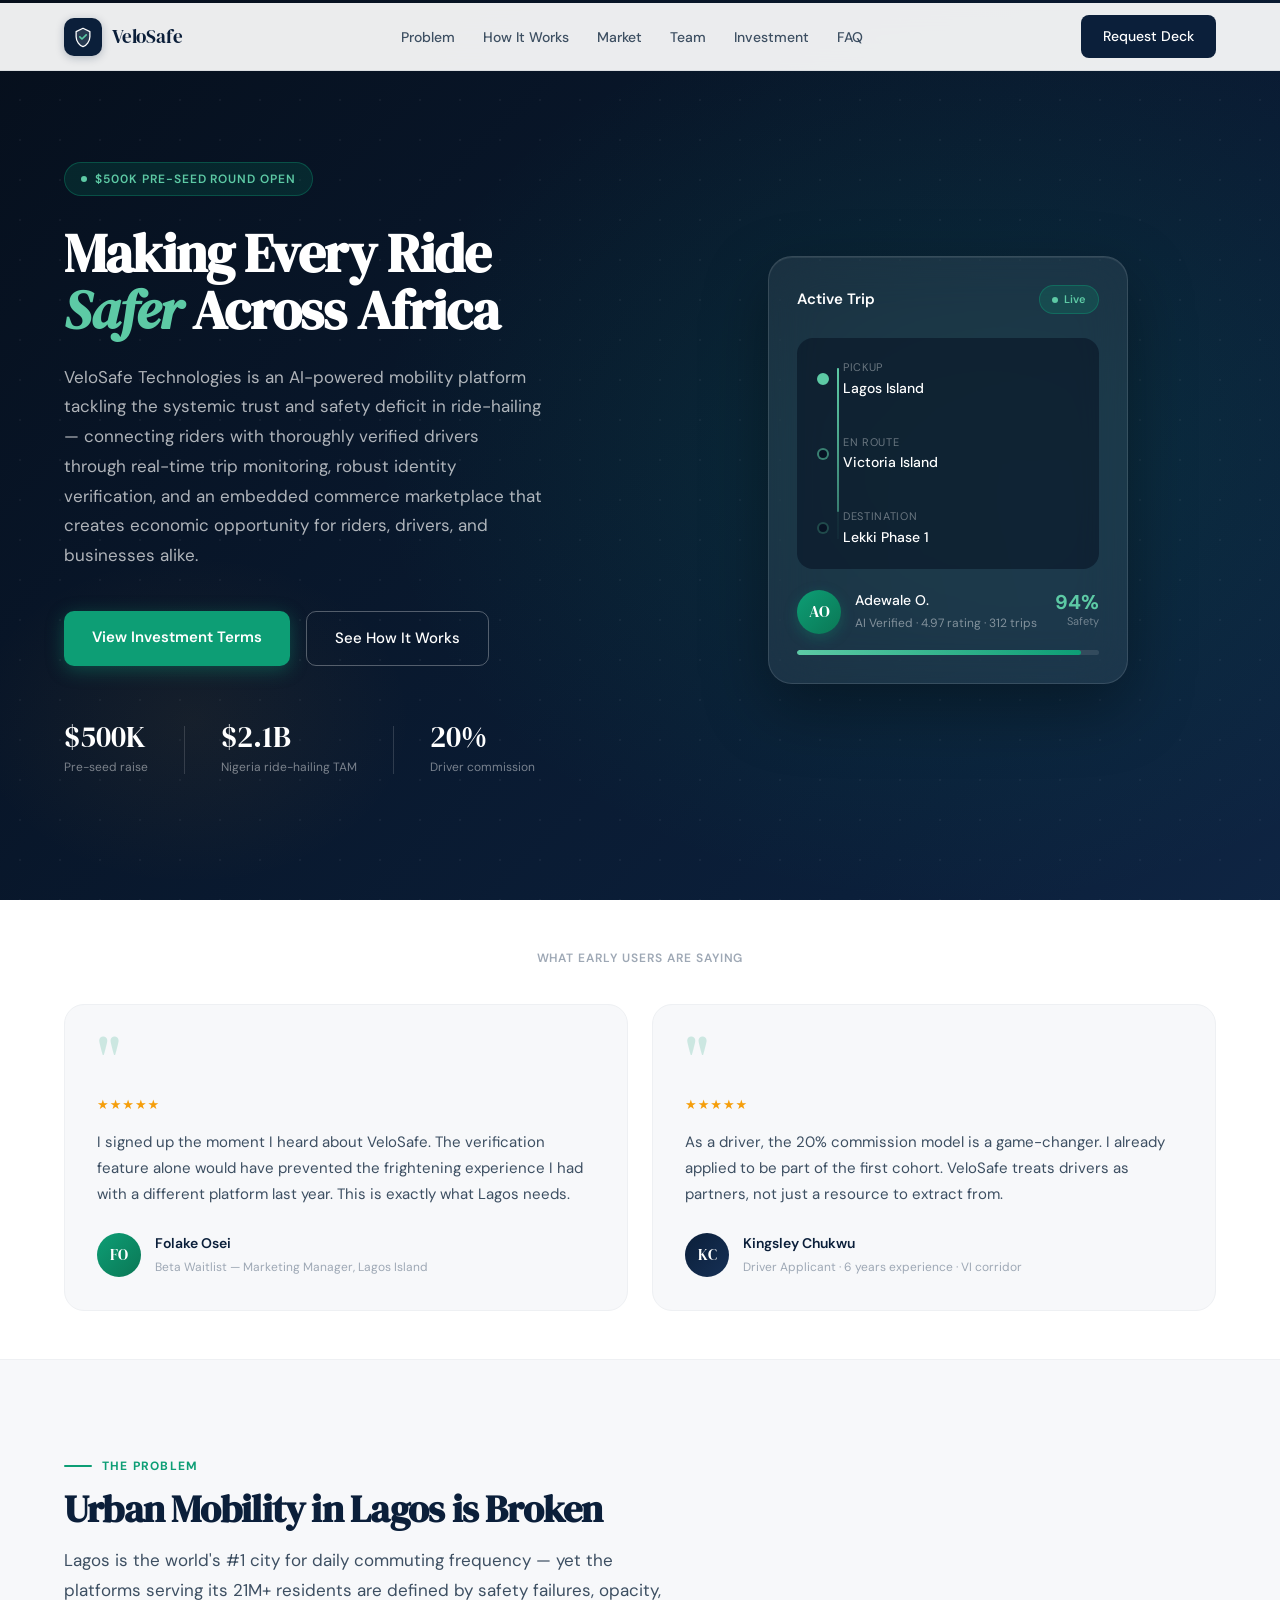
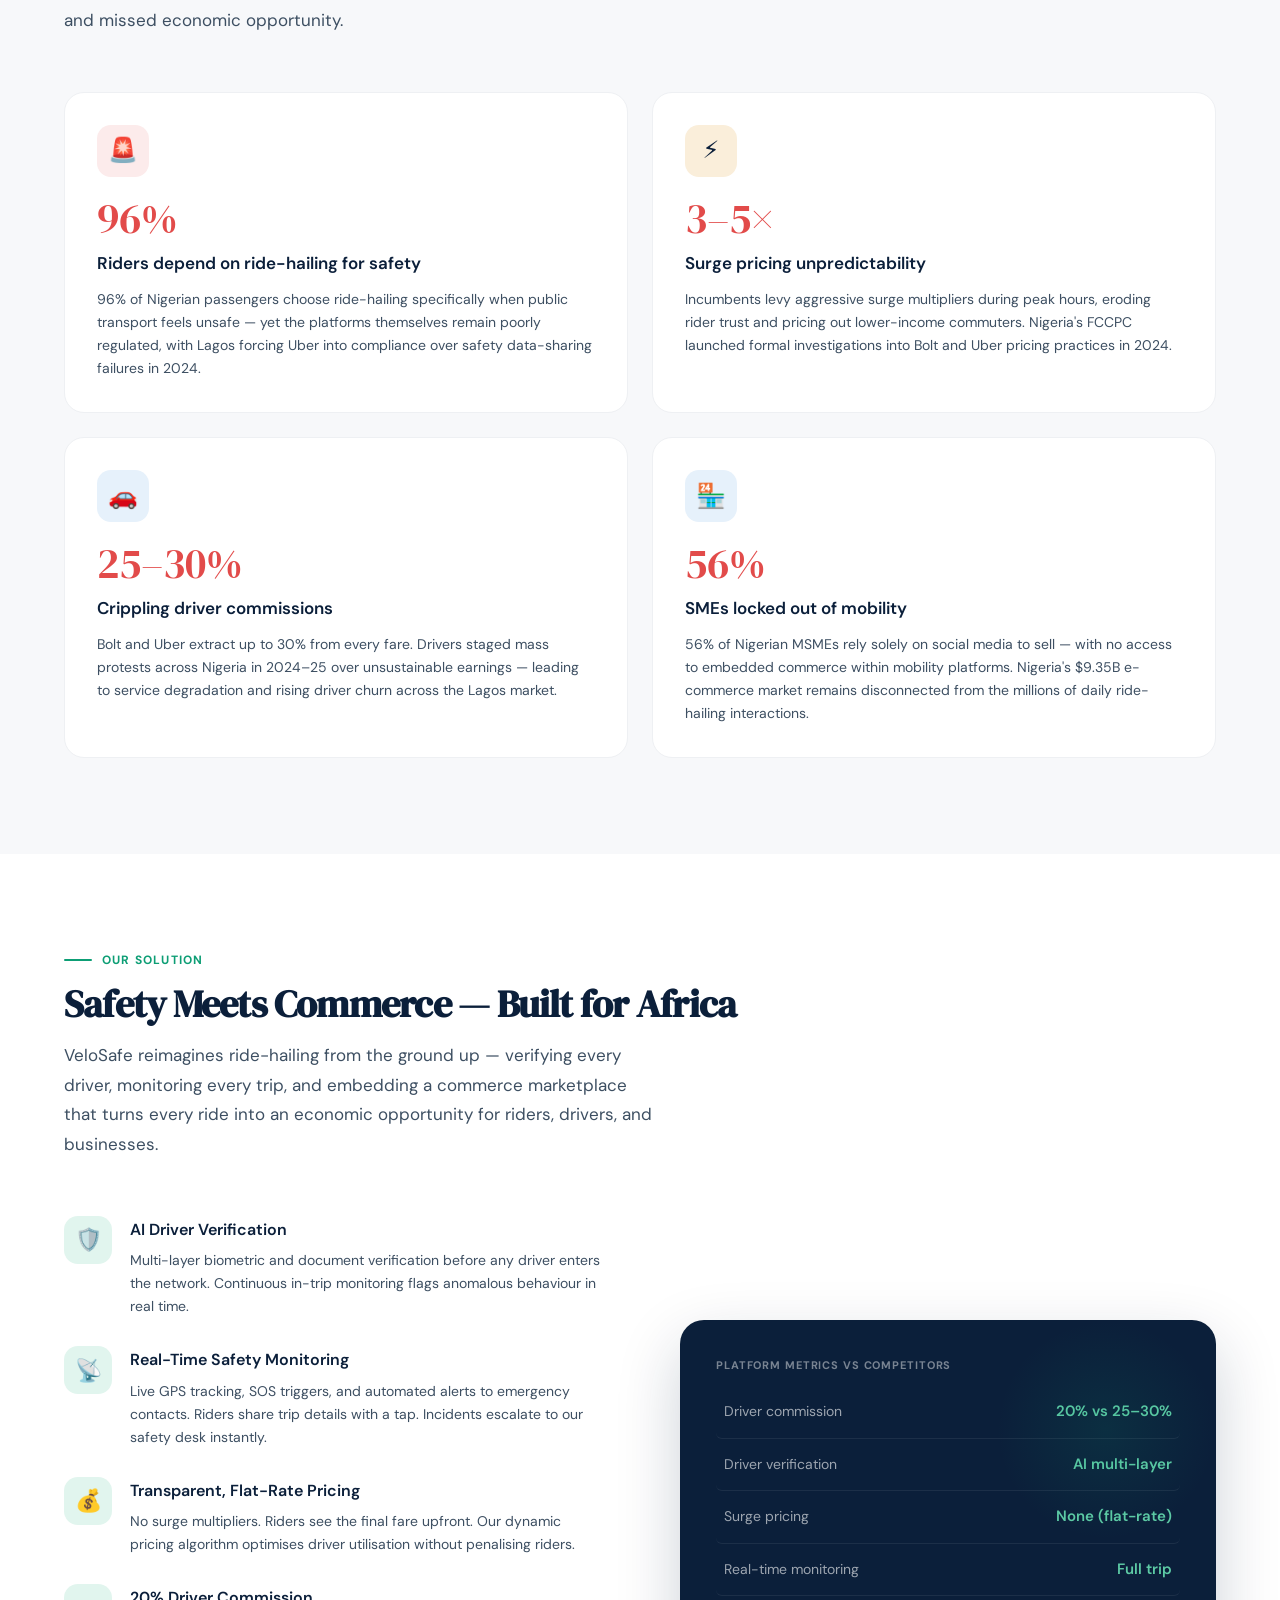
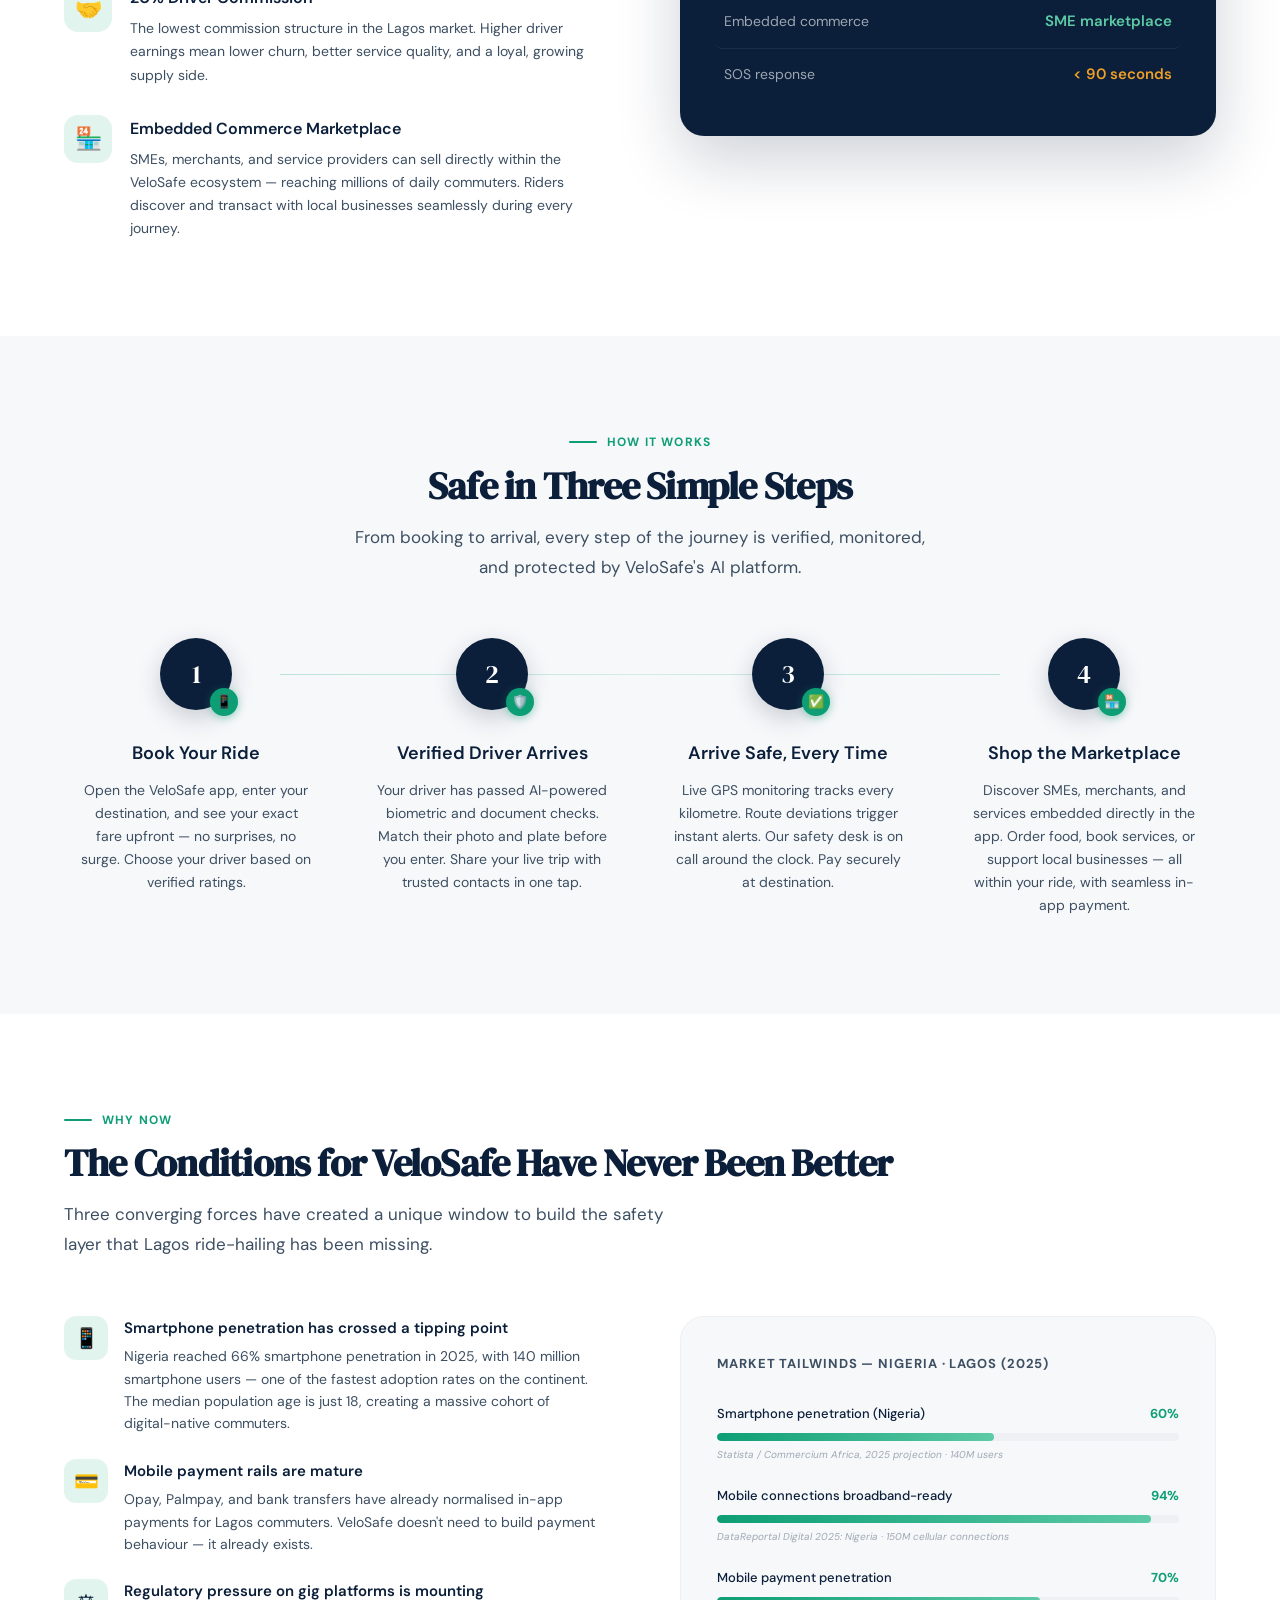
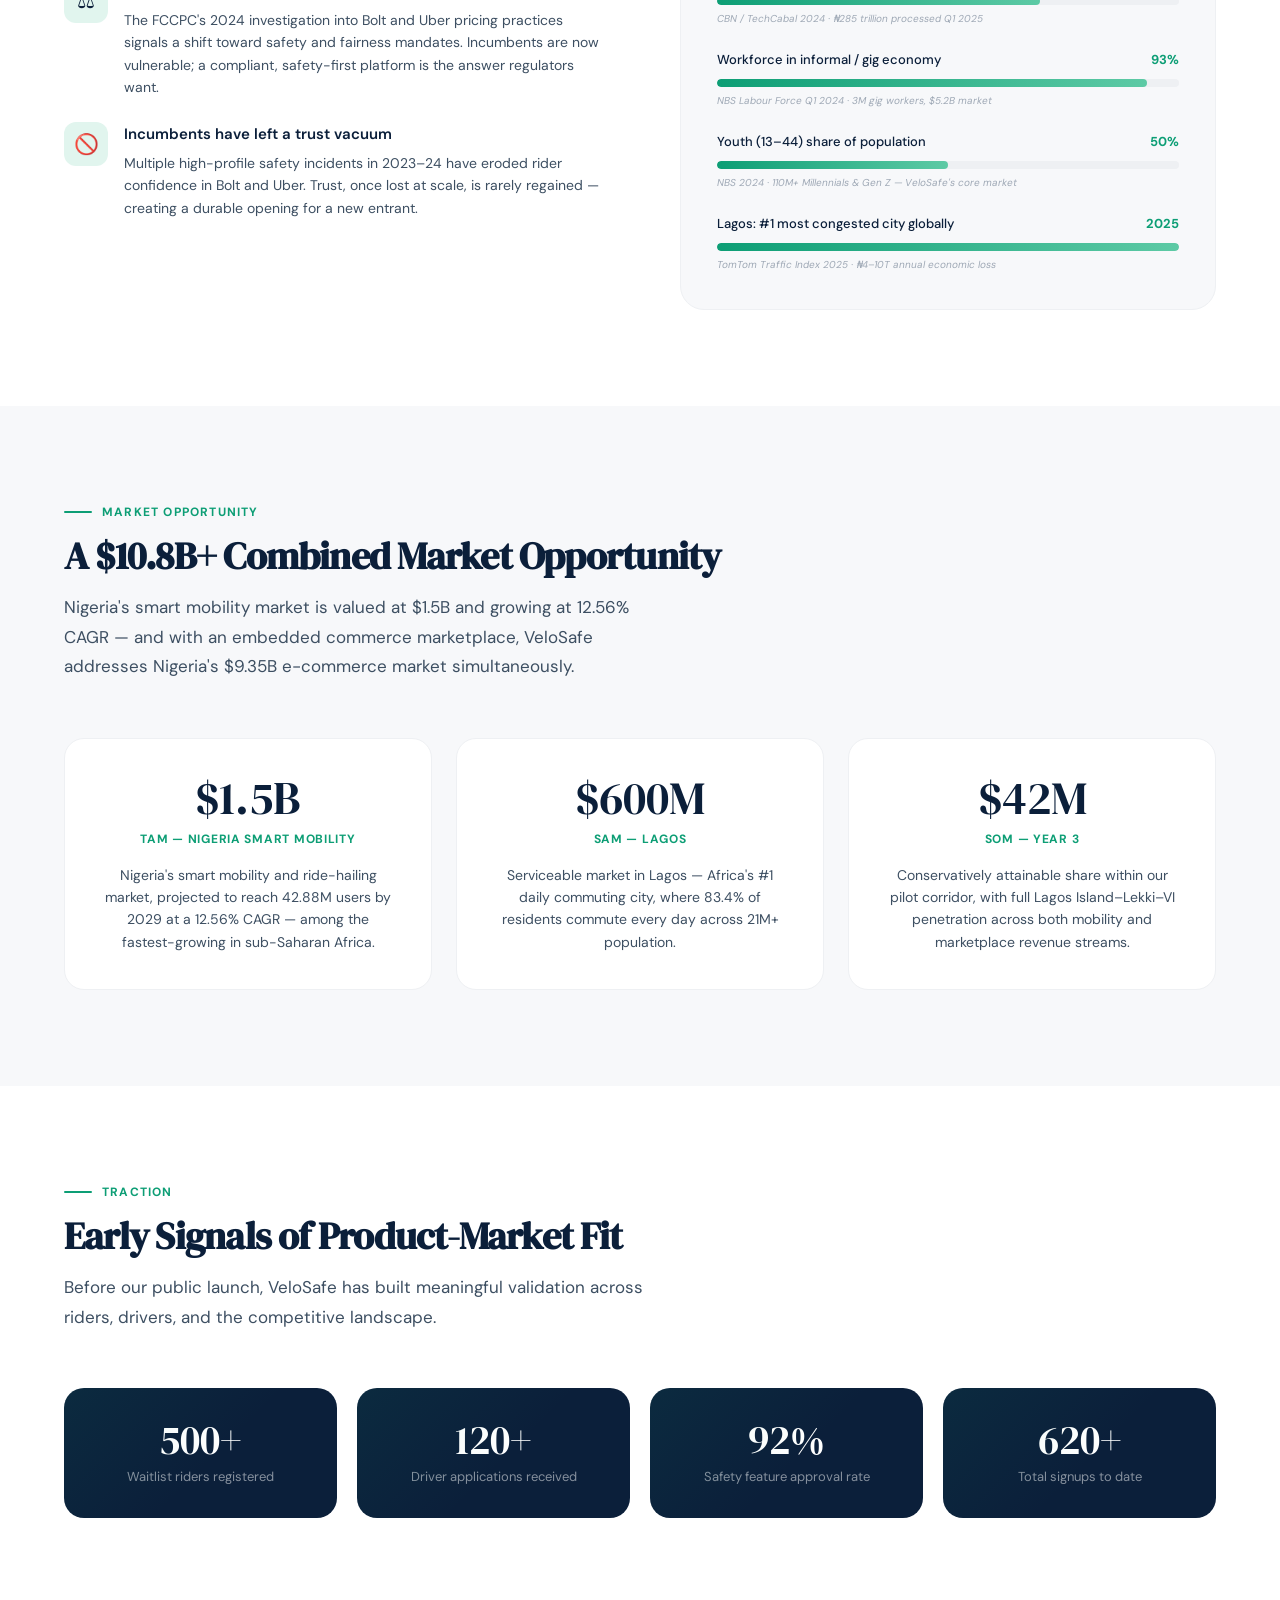
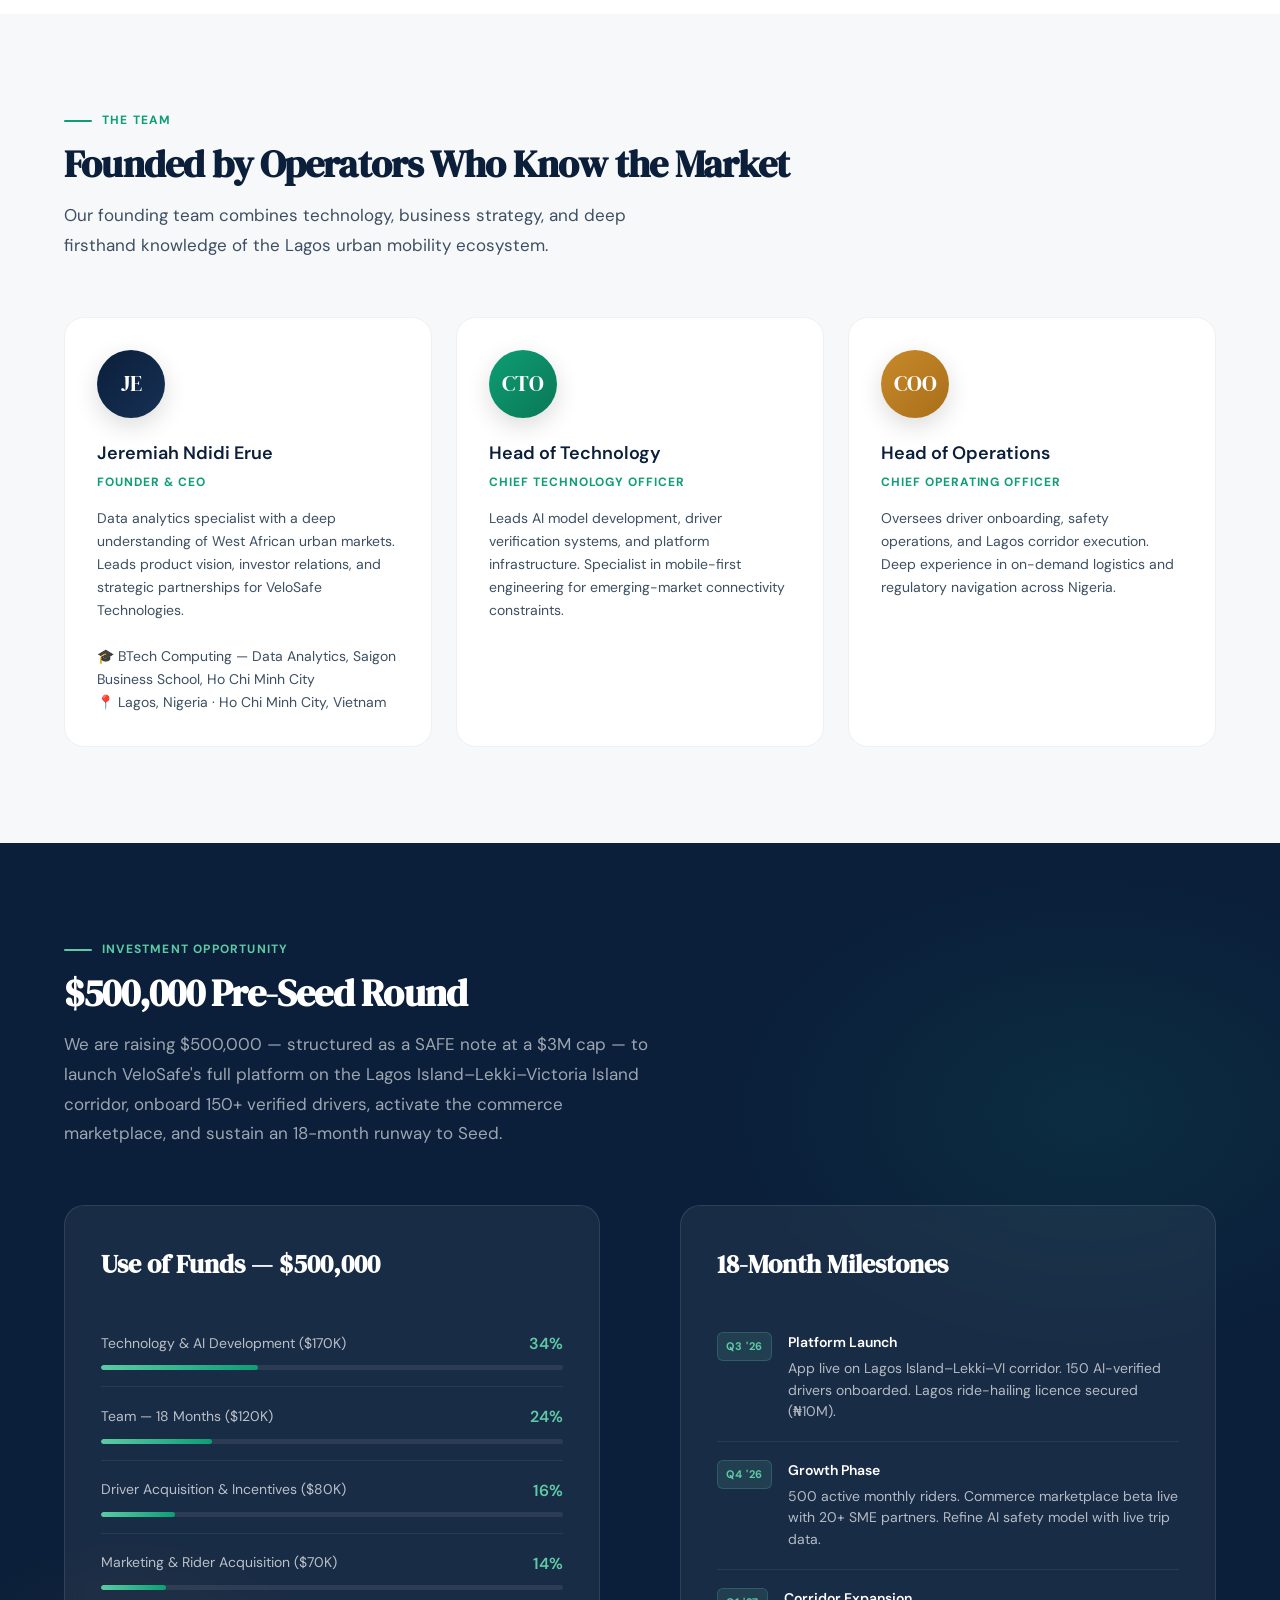
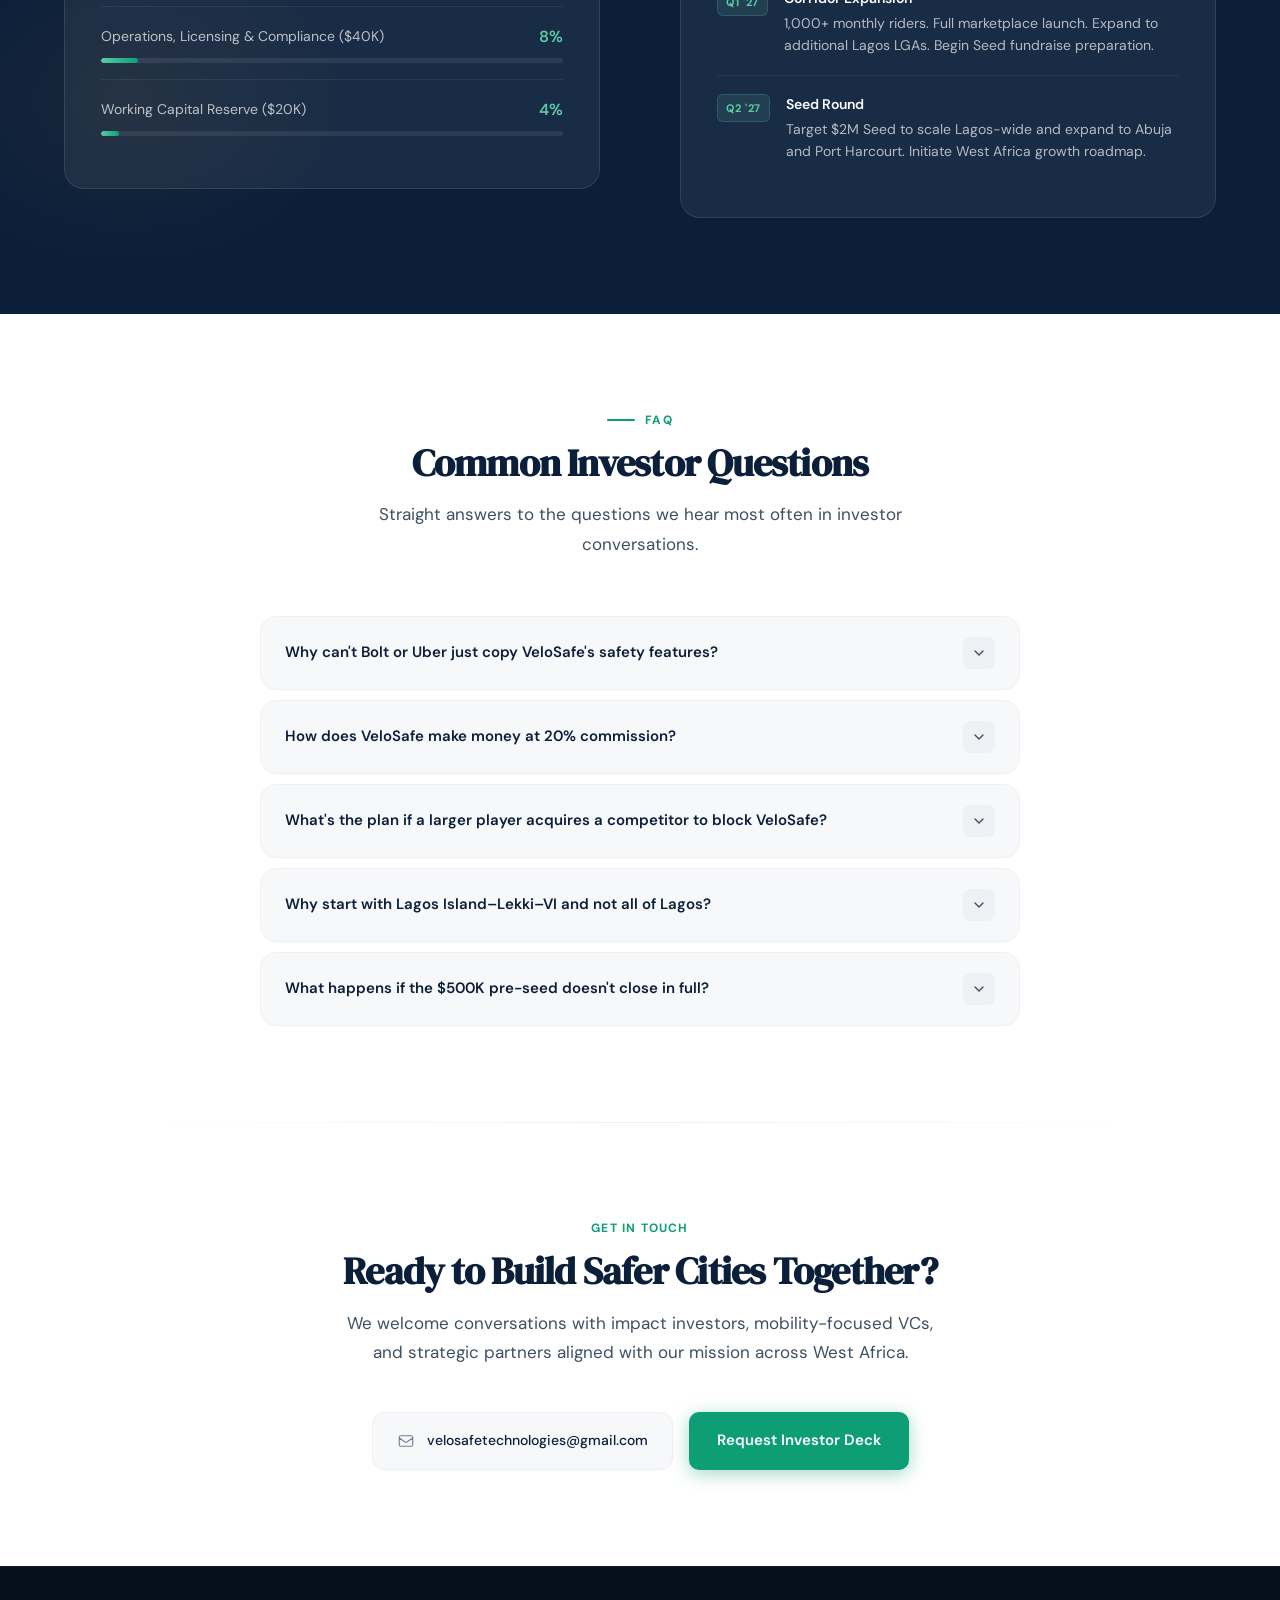
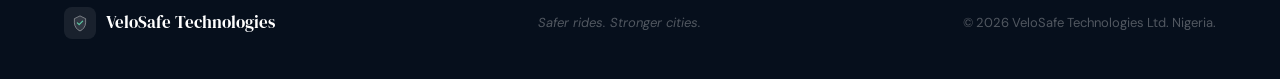
==== commit 27e7b14a: "Replace e-commerce bar with youth population stat (50%, NBS 2024) for stronger visual impact" ====
--- a/index.html
+++ b/index.html
@@ -940,9 +940,9 @@
           <div class="trend-source">NBS Labour Force Q1 2024 · 3M gig workers, $5.2B market</div>
         </div>
         <div class="trend-item">
-          <div class="trend-top"><span>Nigeria e-commerce growth (YoY)</span><span class="trend-pct">+20%</span></div>
-          <div class="trend-bar-wrap"><div class="trend-bar" data-w="20%"></div></div>
-          <div class="trend-source">Mordor Intelligence 2025 · market value $8.5B → $16.7B by 2029</div>
+          <div class="trend-top"><span>Youth (13–44) share of population</span><span class="trend-pct">50%</span></div>
+          <div class="trend-bar-wrap"><div class="trend-bar" data-w="50%"></div></div>
+          <div class="trend-source">NBS 2024 · 110M+ Millennials & Gen Z — VeloSafe's core market</div>
         </div>
         <div class="trend-item">
           <div class="trend-top"><span>Lagos: #1 most congested city globally</span><span class="trend-pct">2025</span></div>
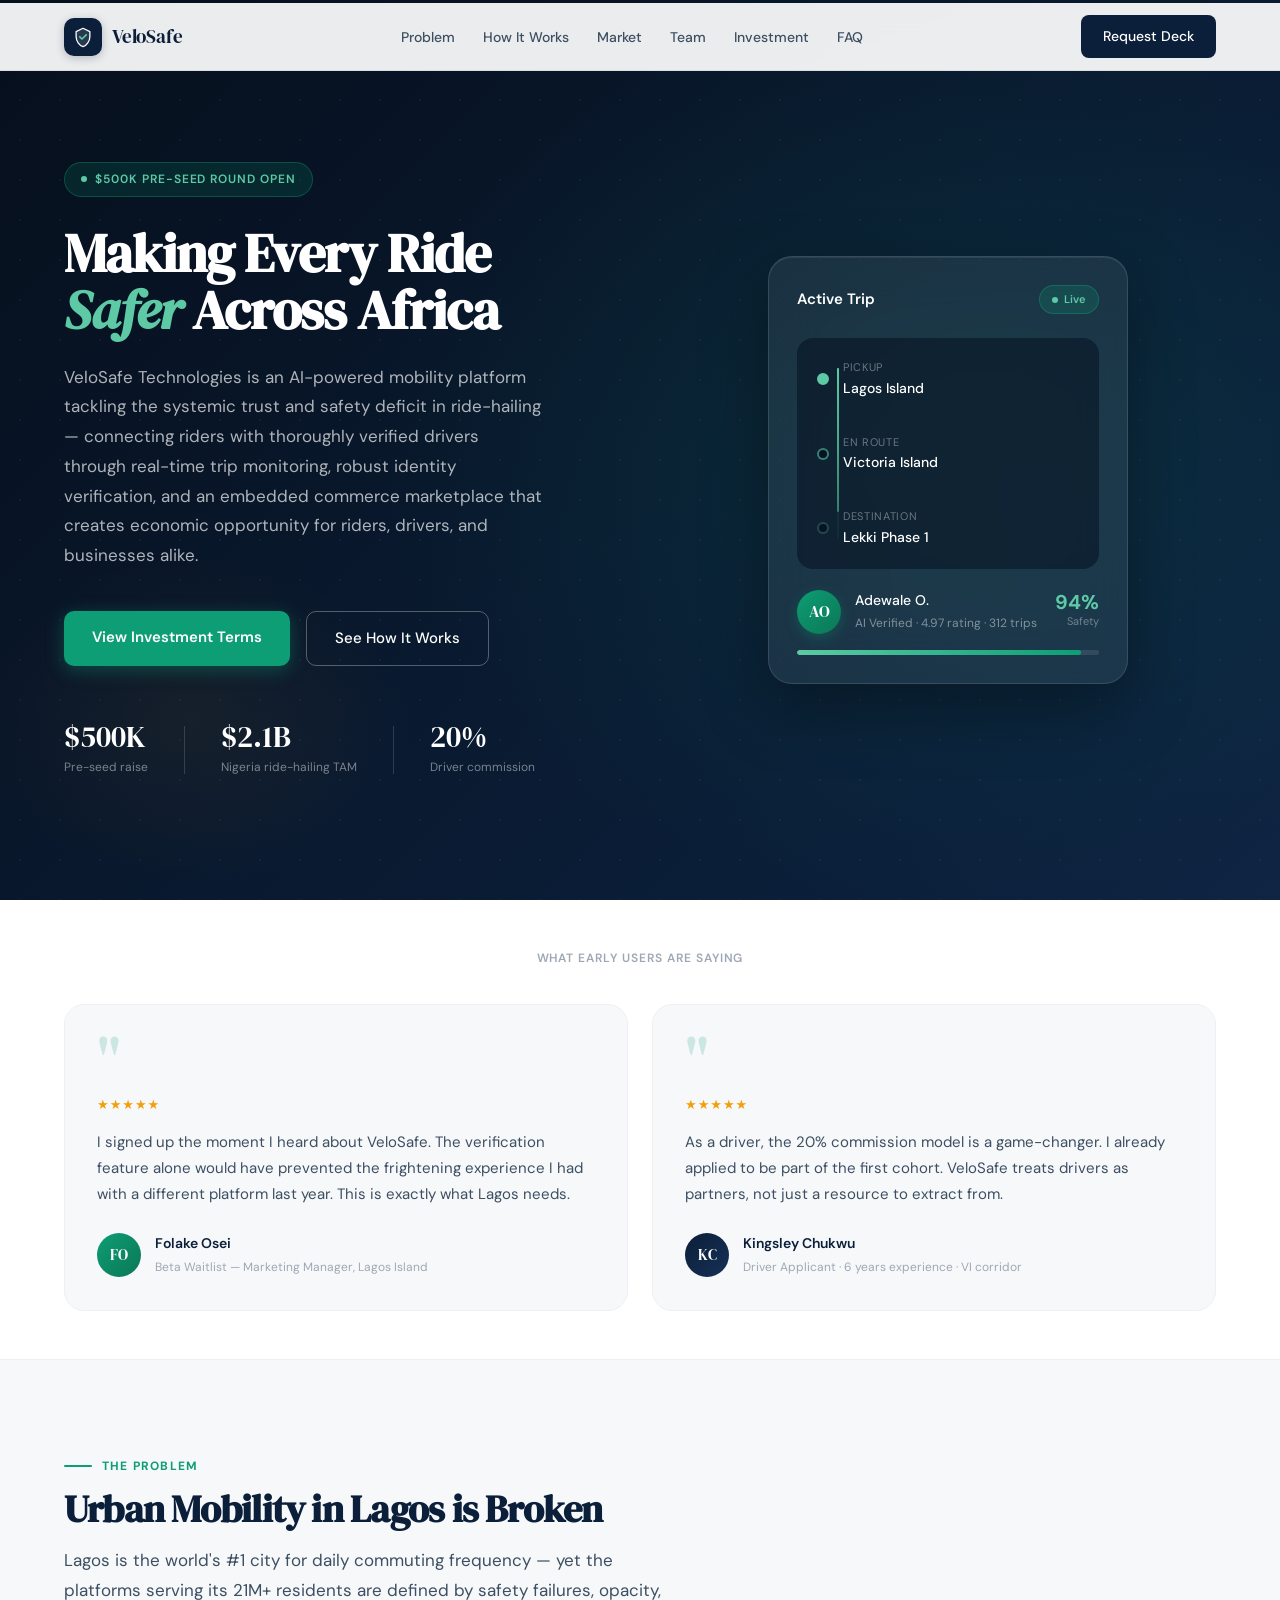
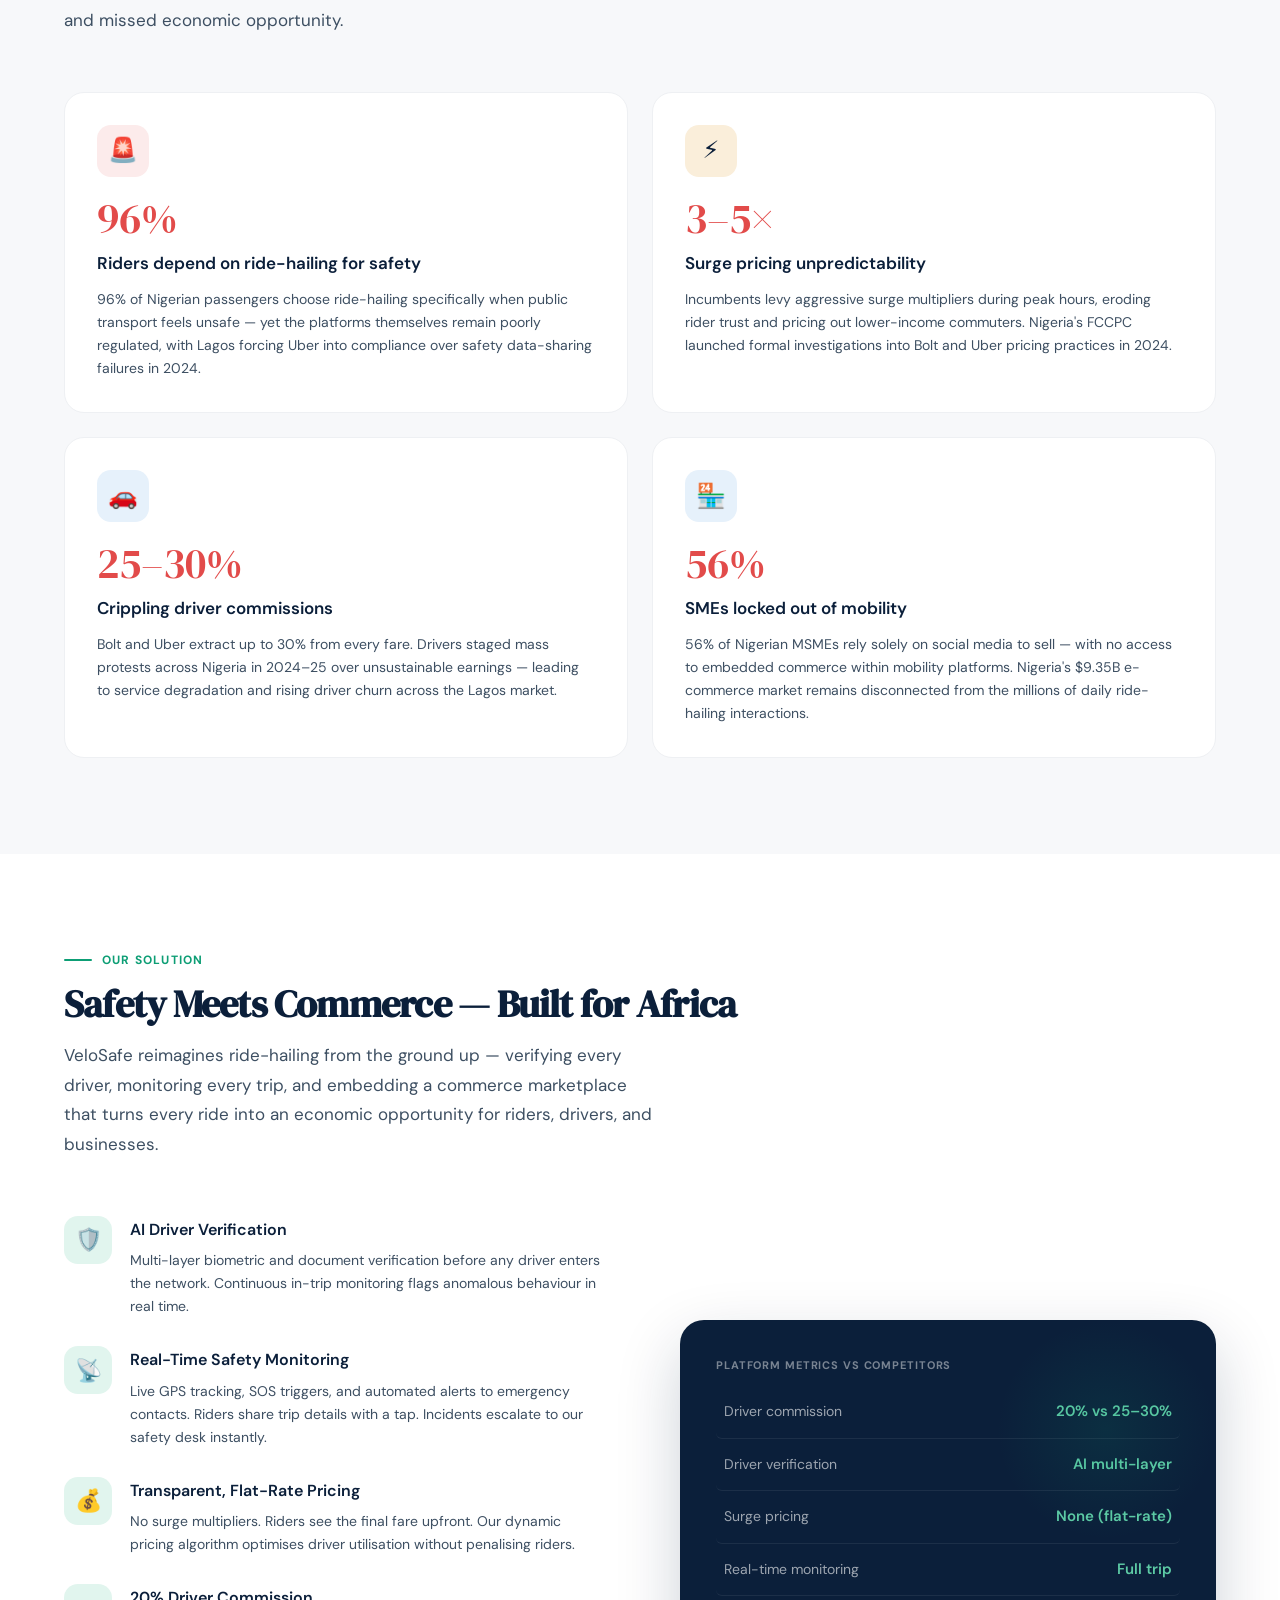
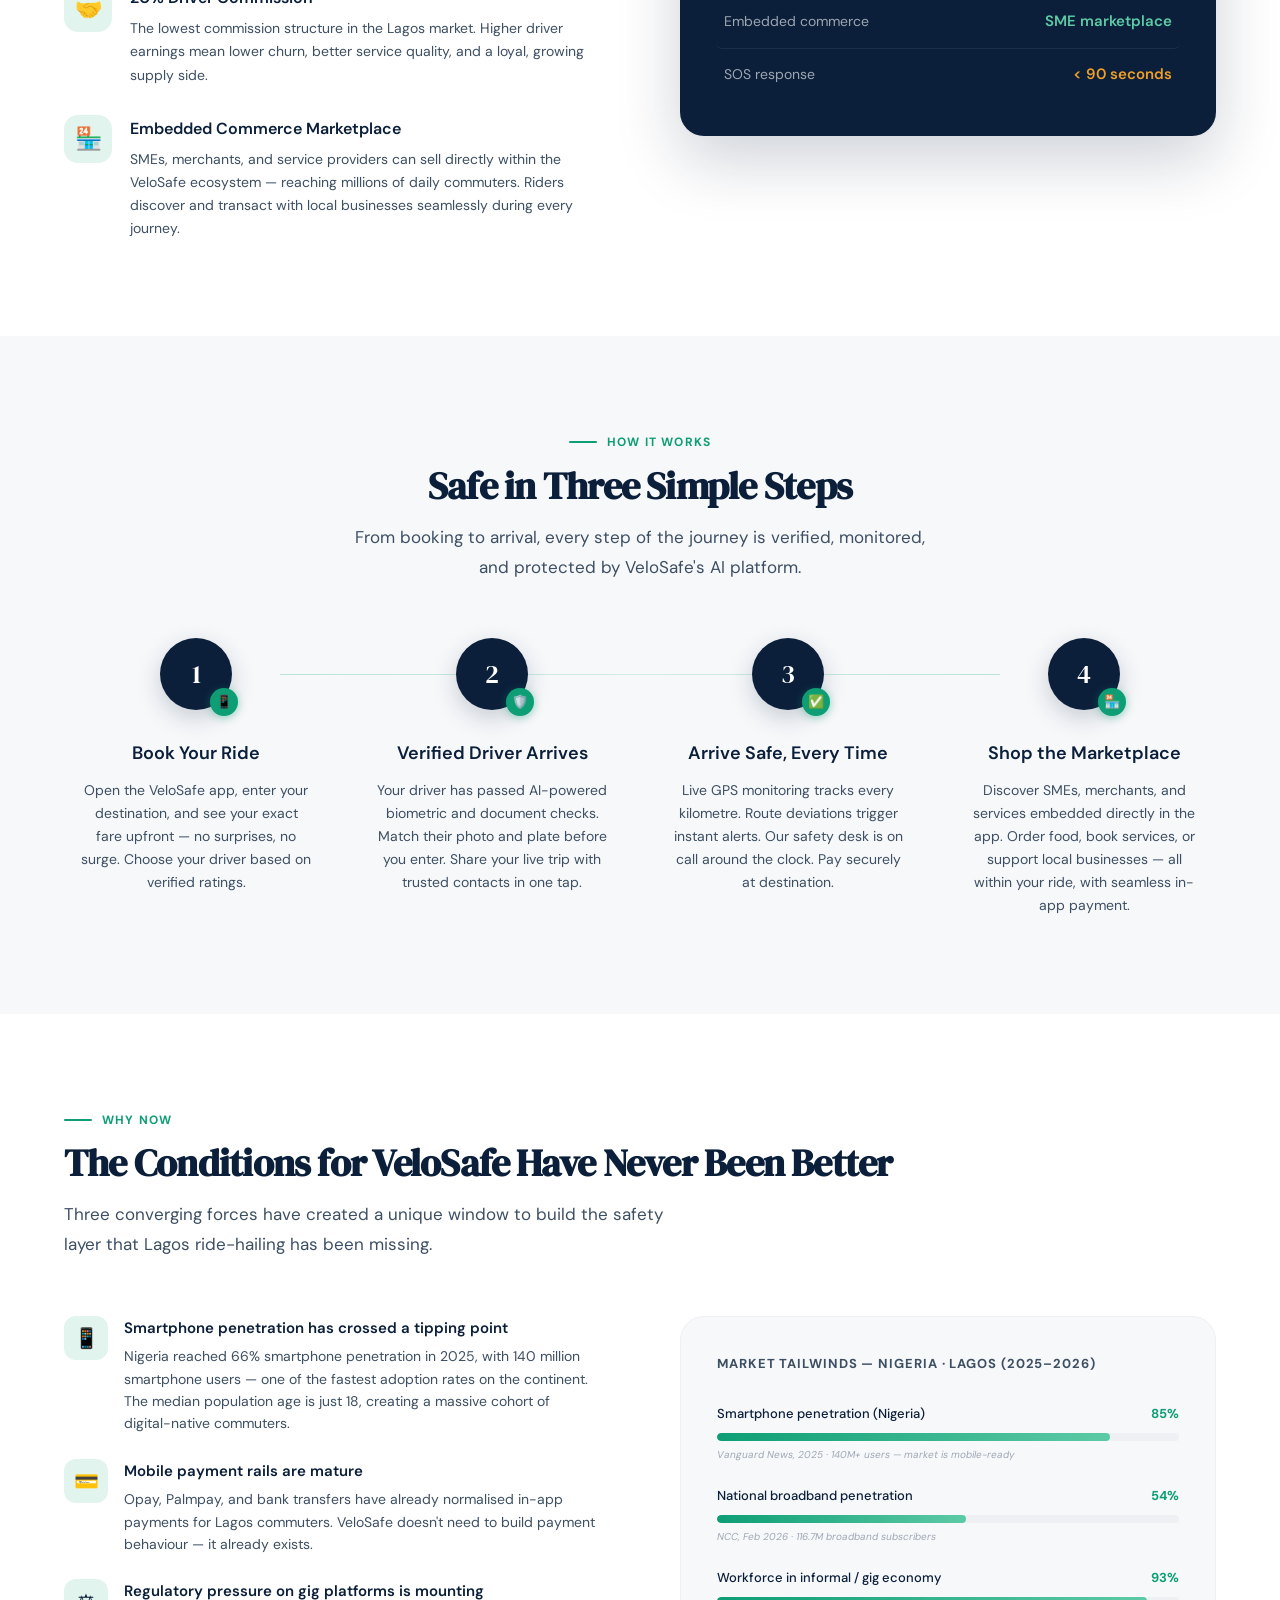
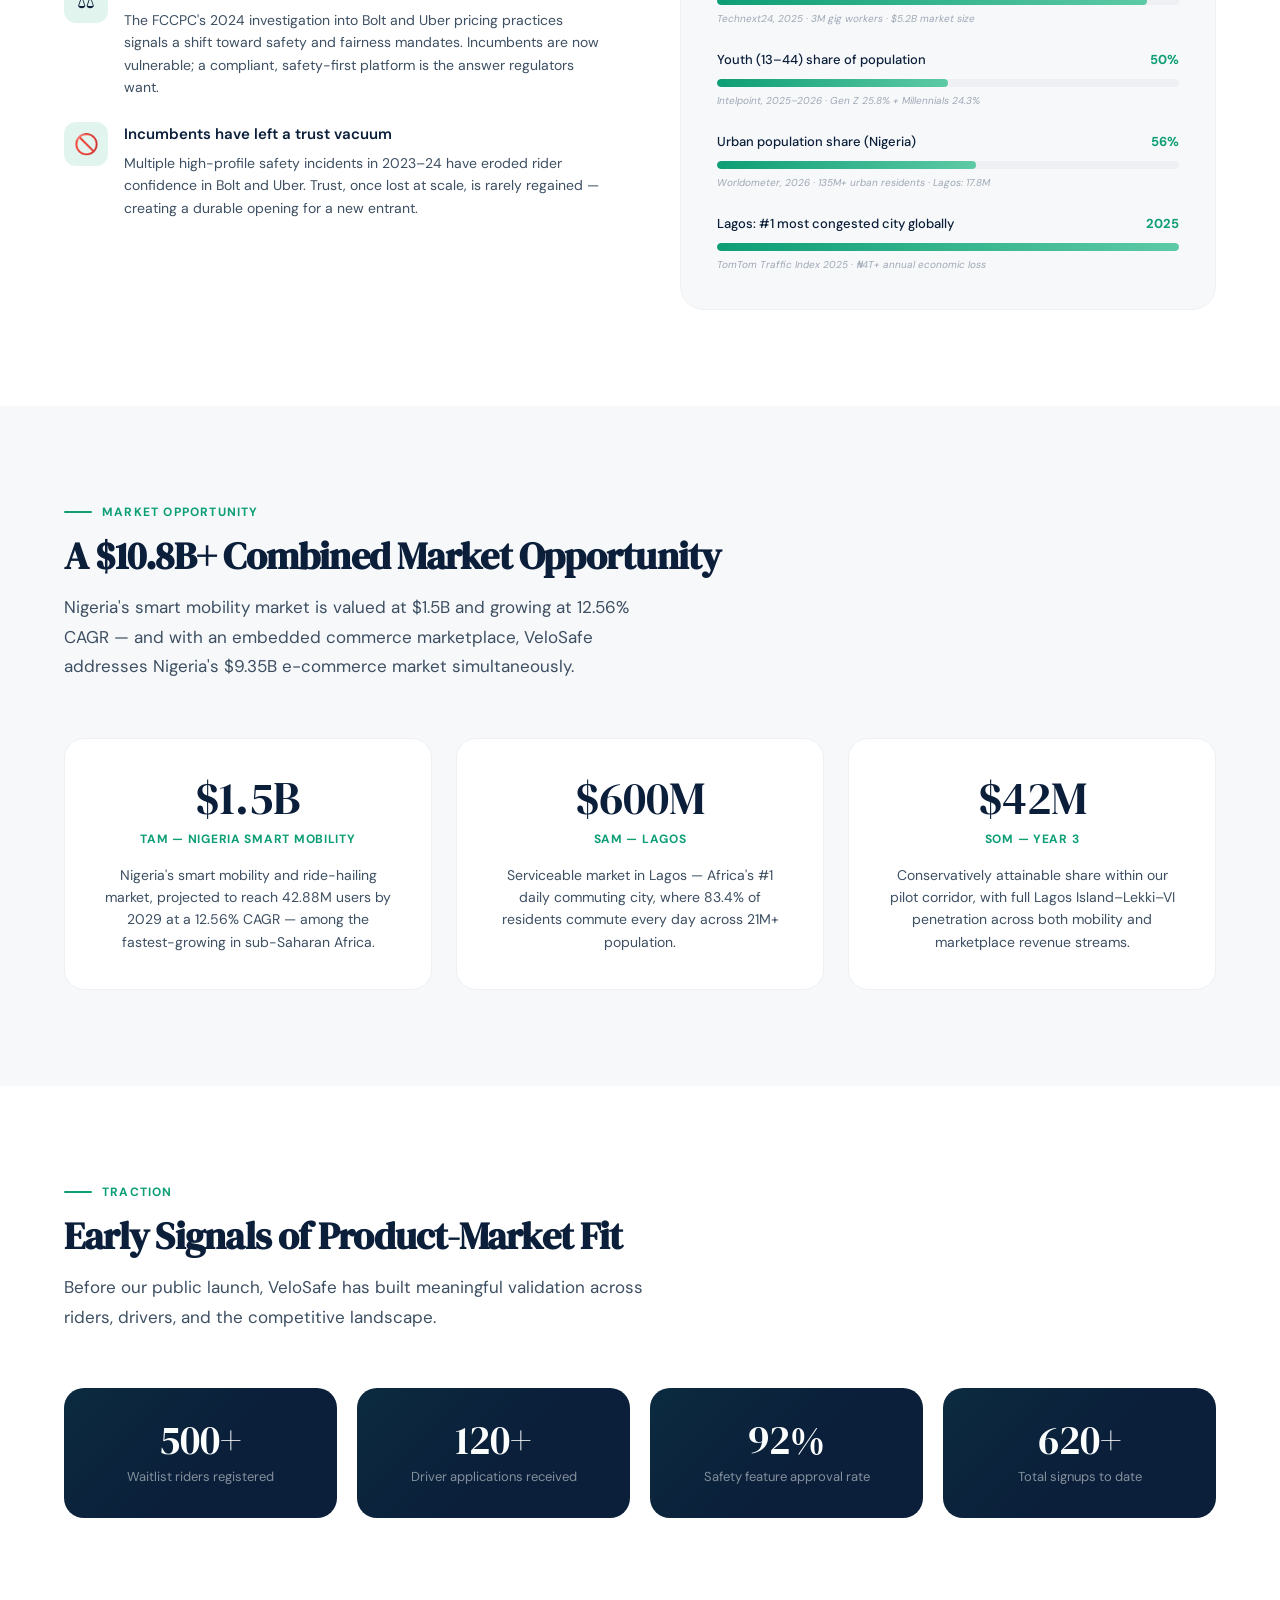
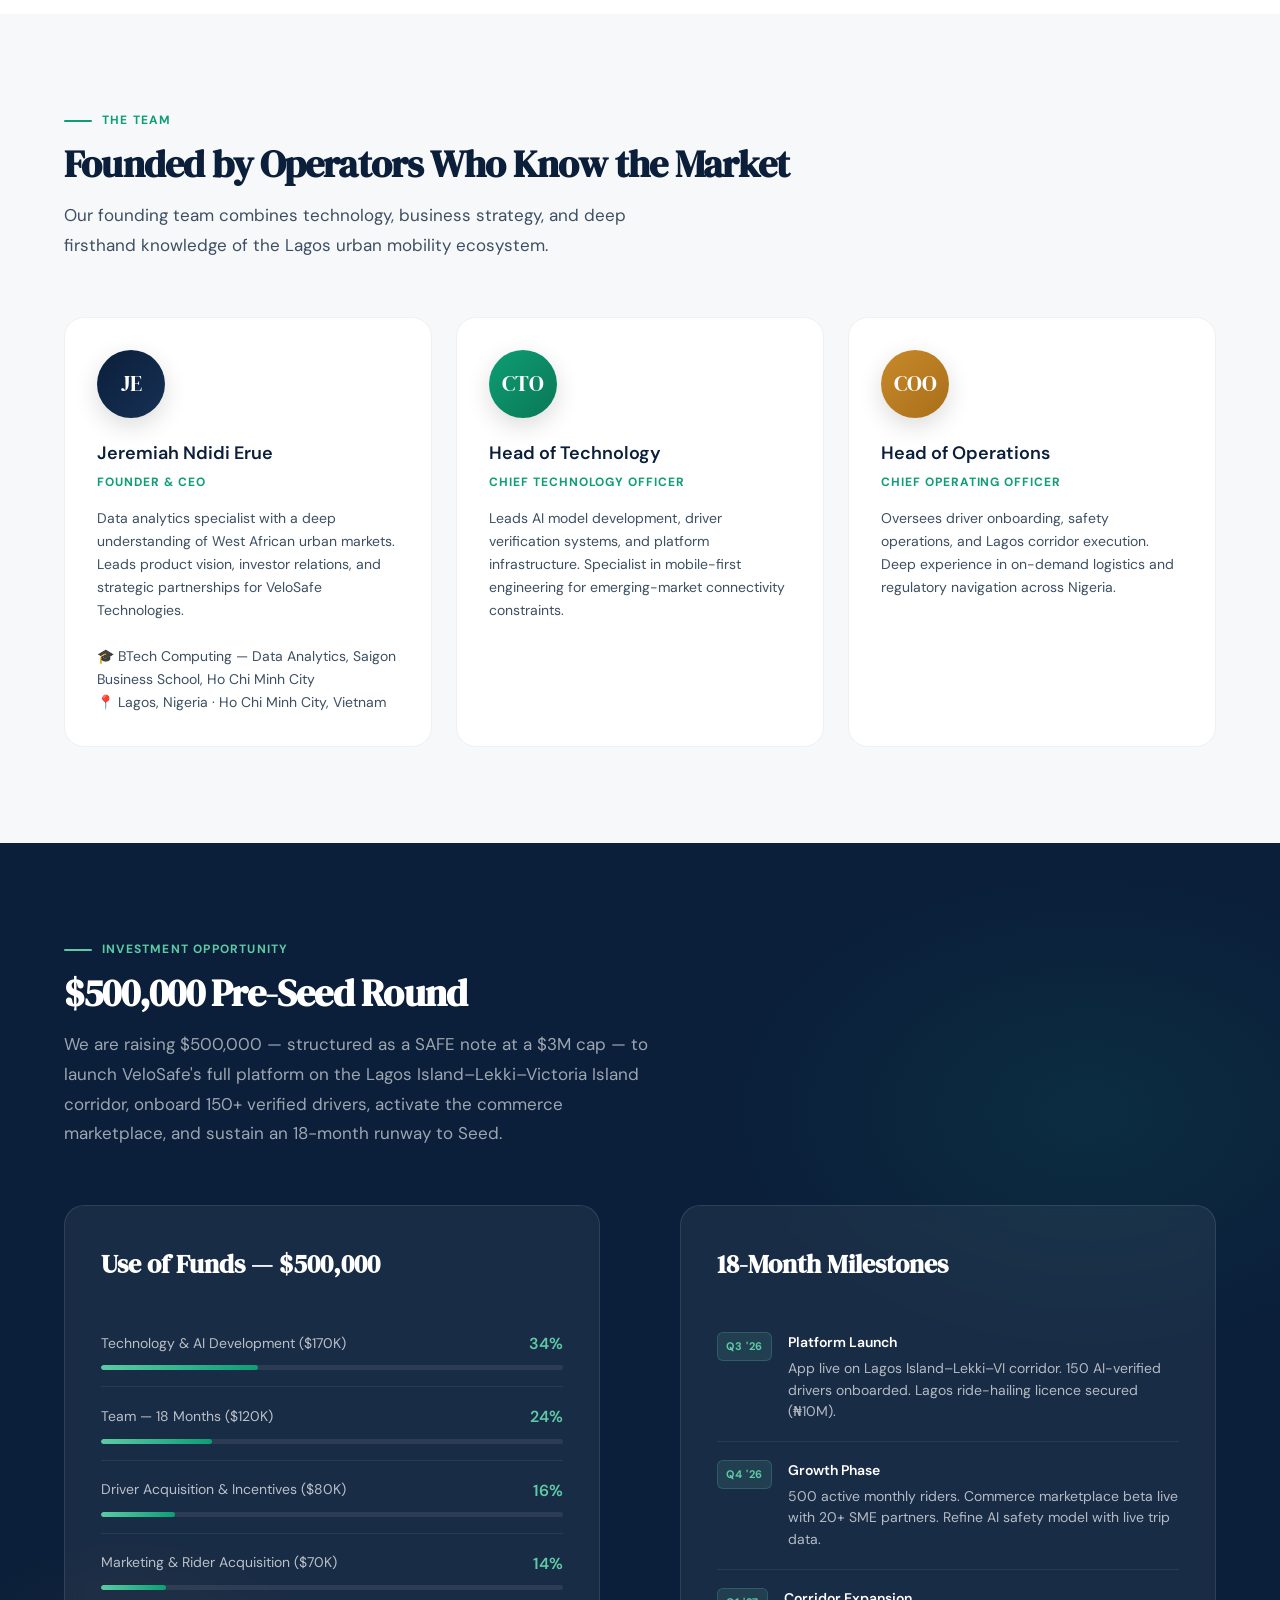
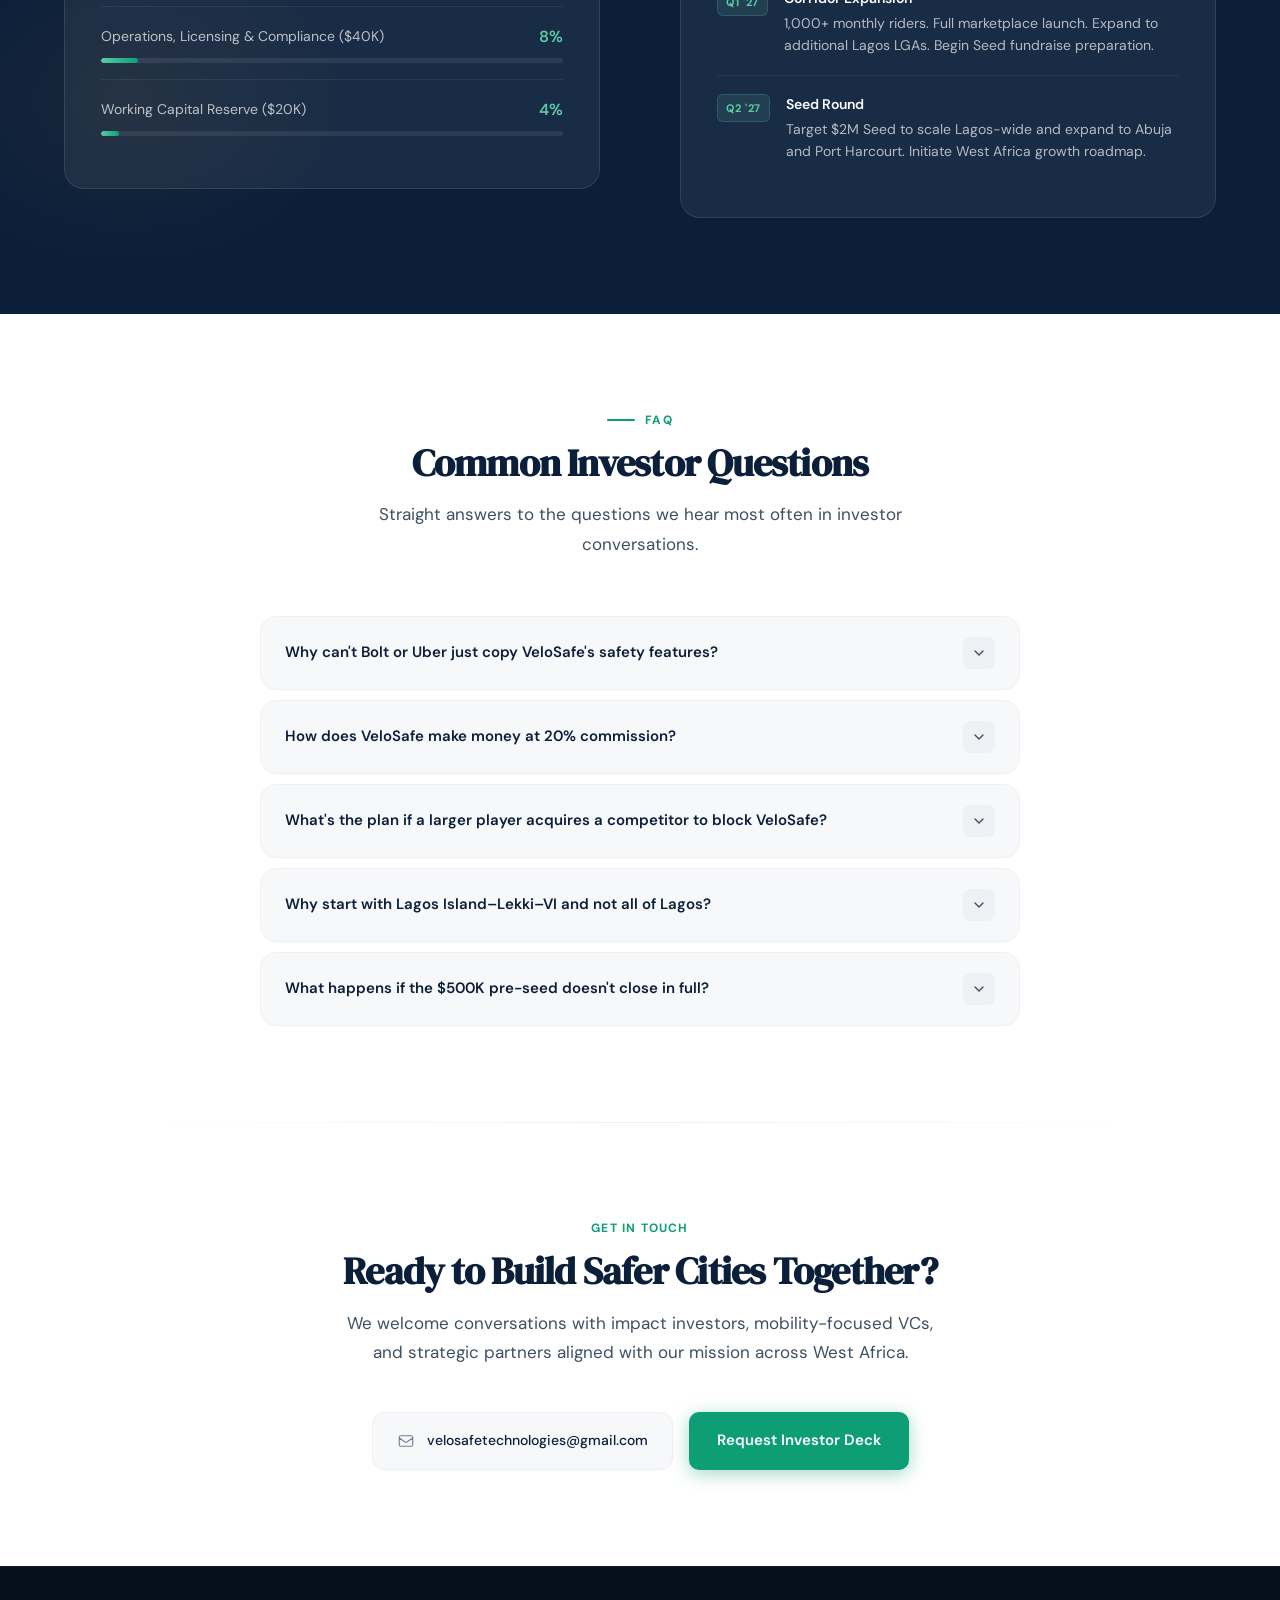
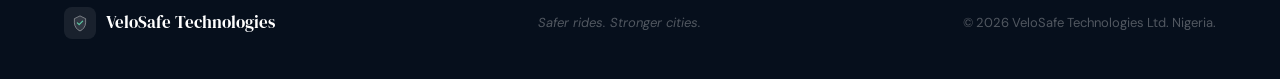
==== commit 260de16a: "Update Market Tailwinds to 2025-2026 verified data: smartphones 85% (Vanguard), broadband 54% (NCC F" ====
--- a/index.html
+++ b/index.html
@@ -918,36 +918,36 @@
         </div>
       </div>
       <div class="why-visual reveal-right" id="trendCard">
-        <div class="why-visual-title">Market Tailwinds — Nigeria · Lagos (2025)</div>
+        <div class="why-visual-title">Market Tailwinds — Nigeria · Lagos (2025–2026)</div>
         <div class="trend-item">
-          <div class="trend-top"><span>Smartphone penetration (Nigeria)</span><span class="trend-pct">60%</span></div>
-          <div class="trend-bar-wrap"><div class="trend-bar" data-w="60%"></div></div>
-          <div class="trend-source">Statista / Commercium Africa, 2025 projection · 140M users</div>
+          <div class="trend-top"><span>Smartphone penetration (Nigeria)</span><span class="trend-pct">85%</span></div>
+          <div class="trend-bar-wrap"><div class="trend-bar" data-w="85%"></div></div>
+          <div class="trend-source">Vanguard News, 2025 · 140M+ users — market is mobile-ready</div>
         </div>
         <div class="trend-item">
-          <div class="trend-top"><span>Mobile connections broadband-ready</span><span class="trend-pct">94%</span></div>
-          <div class="trend-bar-wrap"><div class="trend-bar" data-w="94%"></div></div>
-          <div class="trend-source">DataReportal Digital 2025: Nigeria · 150M cellular connections</div>
-        </div>
-        <div class="trend-item">
-          <div class="trend-top"><span>Mobile payment penetration</span><span class="trend-pct">70%</span></div>
-          <div class="trend-bar-wrap"><div class="trend-bar" data-w="70%"></div></div>
-          <div class="trend-source">CBN / TechCabal 2024 · ₦285 trillion processed Q1 2025</div>
+          <div class="trend-top"><span>National broadband penetration</span><span class="trend-pct">54%</span></div>
+          <div class="trend-bar-wrap"><div class="trend-bar" data-w="54%"></div></div>
+          <div class="trend-source">NCC, Feb 2026 · 116.7M broadband subscribers</div>
         </div>
         <div class="trend-item">
           <div class="trend-top"><span>Workforce in informal / gig economy</span><span class="trend-pct">93%</span></div>
           <div class="trend-bar-wrap"><div class="trend-bar" data-w="93%"></div></div>
-          <div class="trend-source">NBS Labour Force Q1 2024 · 3M gig workers, $5.2B market</div>
+          <div class="trend-source">Technext24, 2025 · 3M gig workers · $5.2B market size</div>
         </div>
         <div class="trend-item">
           <div class="trend-top"><span>Youth (13–44) share of population</span><span class="trend-pct">50%</span></div>
           <div class="trend-bar-wrap"><div class="trend-bar" data-w="50%"></div></div>
-          <div class="trend-source">NBS 2024 · 110M+ Millennials & Gen Z — VeloSafe's core market</div>
+          <div class="trend-source">Intelpoint, 2025–2026 · Gen Z 25.8% + Millennials 24.3%</div>
+        </div>
+        <div class="trend-item">
+          <div class="trend-top"><span>Urban population share (Nigeria)</span><span class="trend-pct">56%</span></div>
+          <div class="trend-bar-wrap"><div class="trend-bar" data-w="56%"></div></div>
+          <div class="trend-source">Worldometer, 2026 · 135M+ urban residents · Lagos: 17.8M</div>
         </div>
         <div class="trend-item">
           <div class="trend-top"><span>Lagos: #1 most congested city globally</span><span class="trend-pct">2025</span></div>
           <div class="trend-bar-wrap"><div class="trend-bar" data-w="100%"></div></div>
-          <div class="trend-source">TomTom Traffic Index 2025 · ₦4–10T annual economic loss</div>
+          <div class="trend-source">TomTom Traffic Index 2025 · ₦4T+ annual economic loss</div>
         </div>
       </div>
     </div>
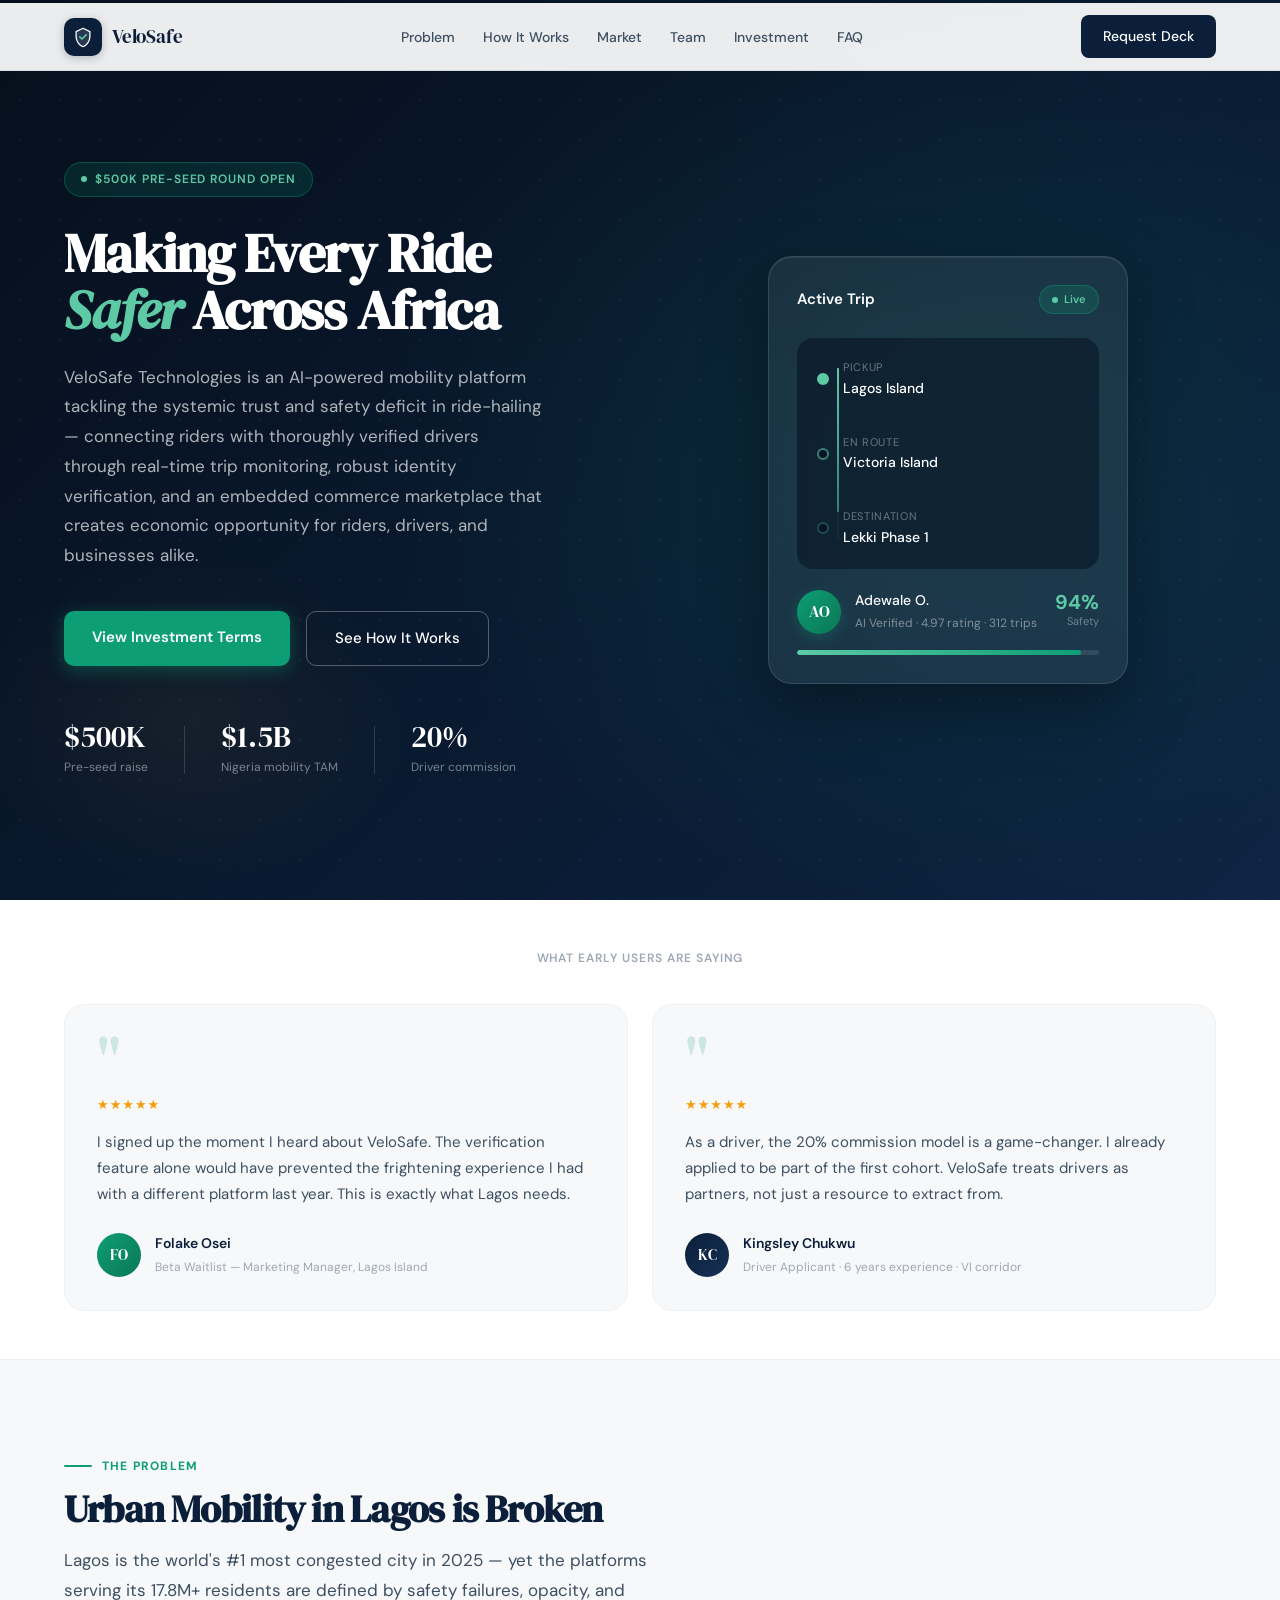
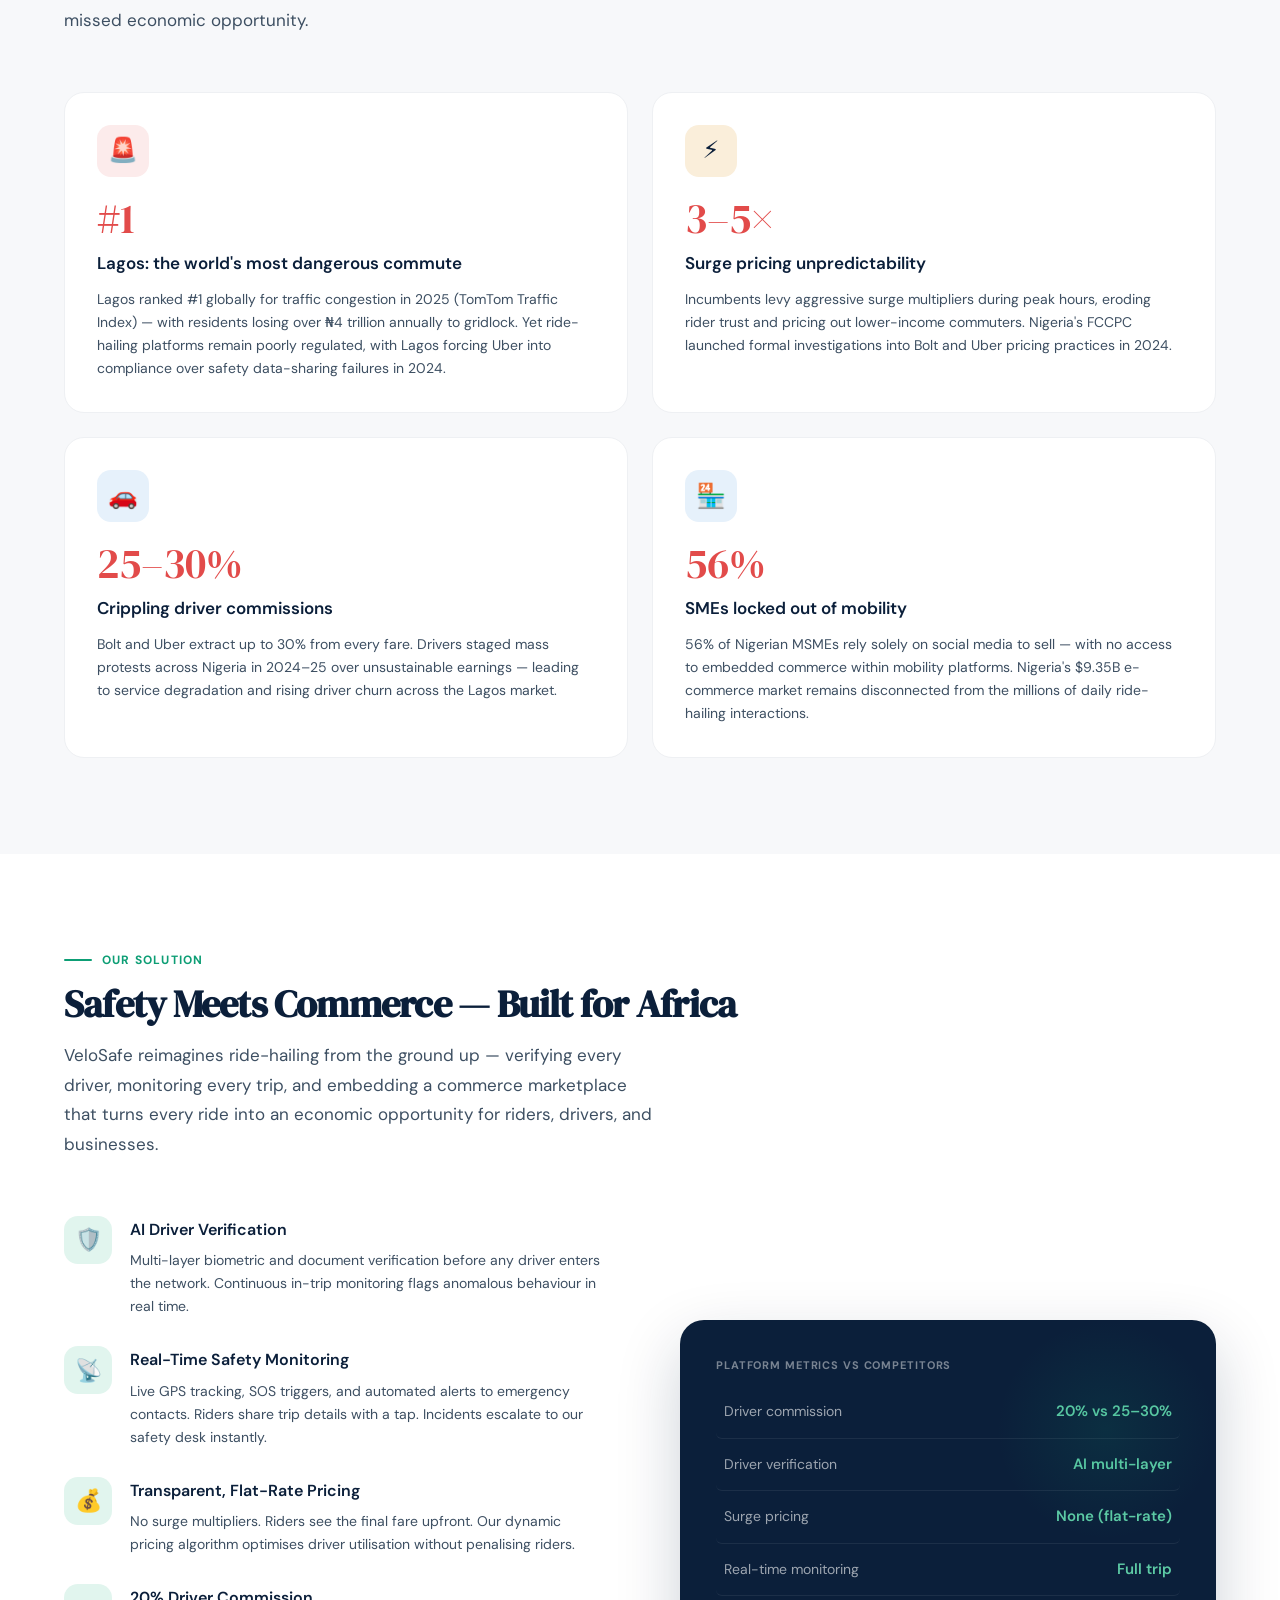
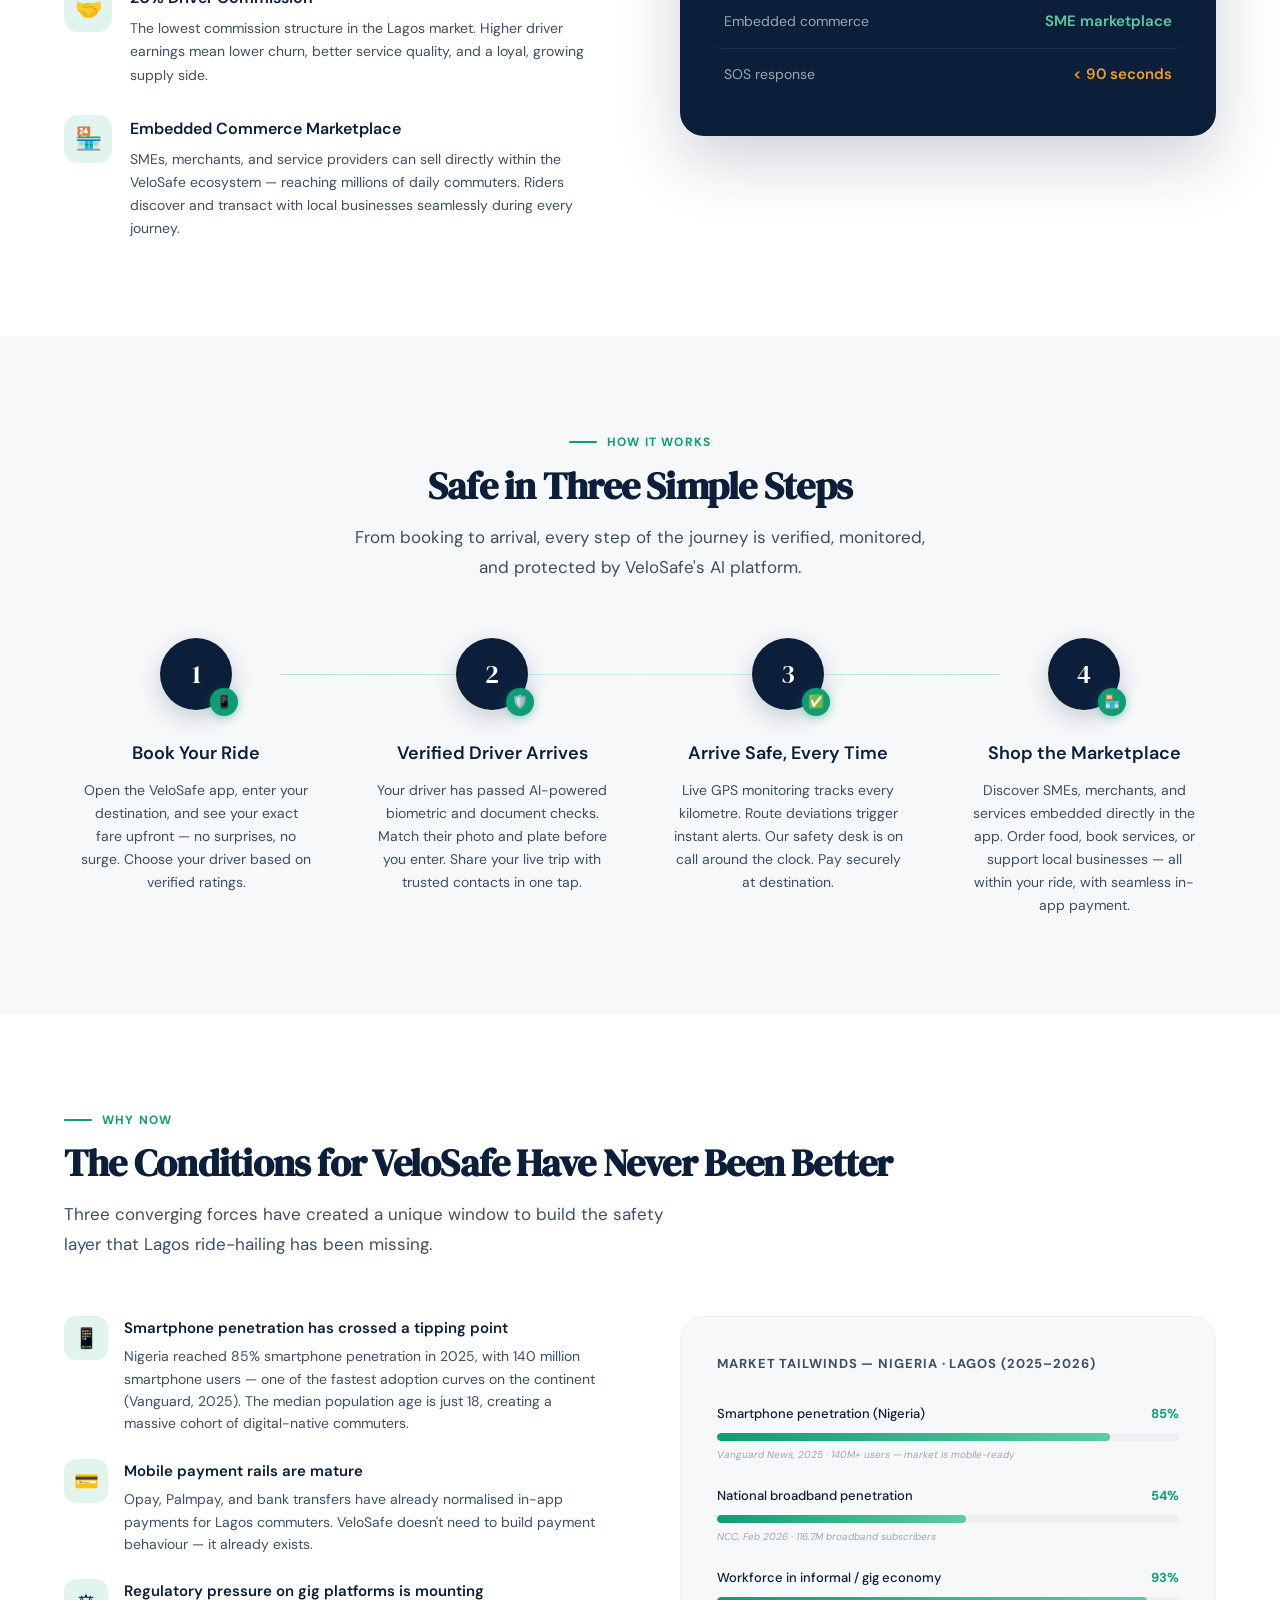
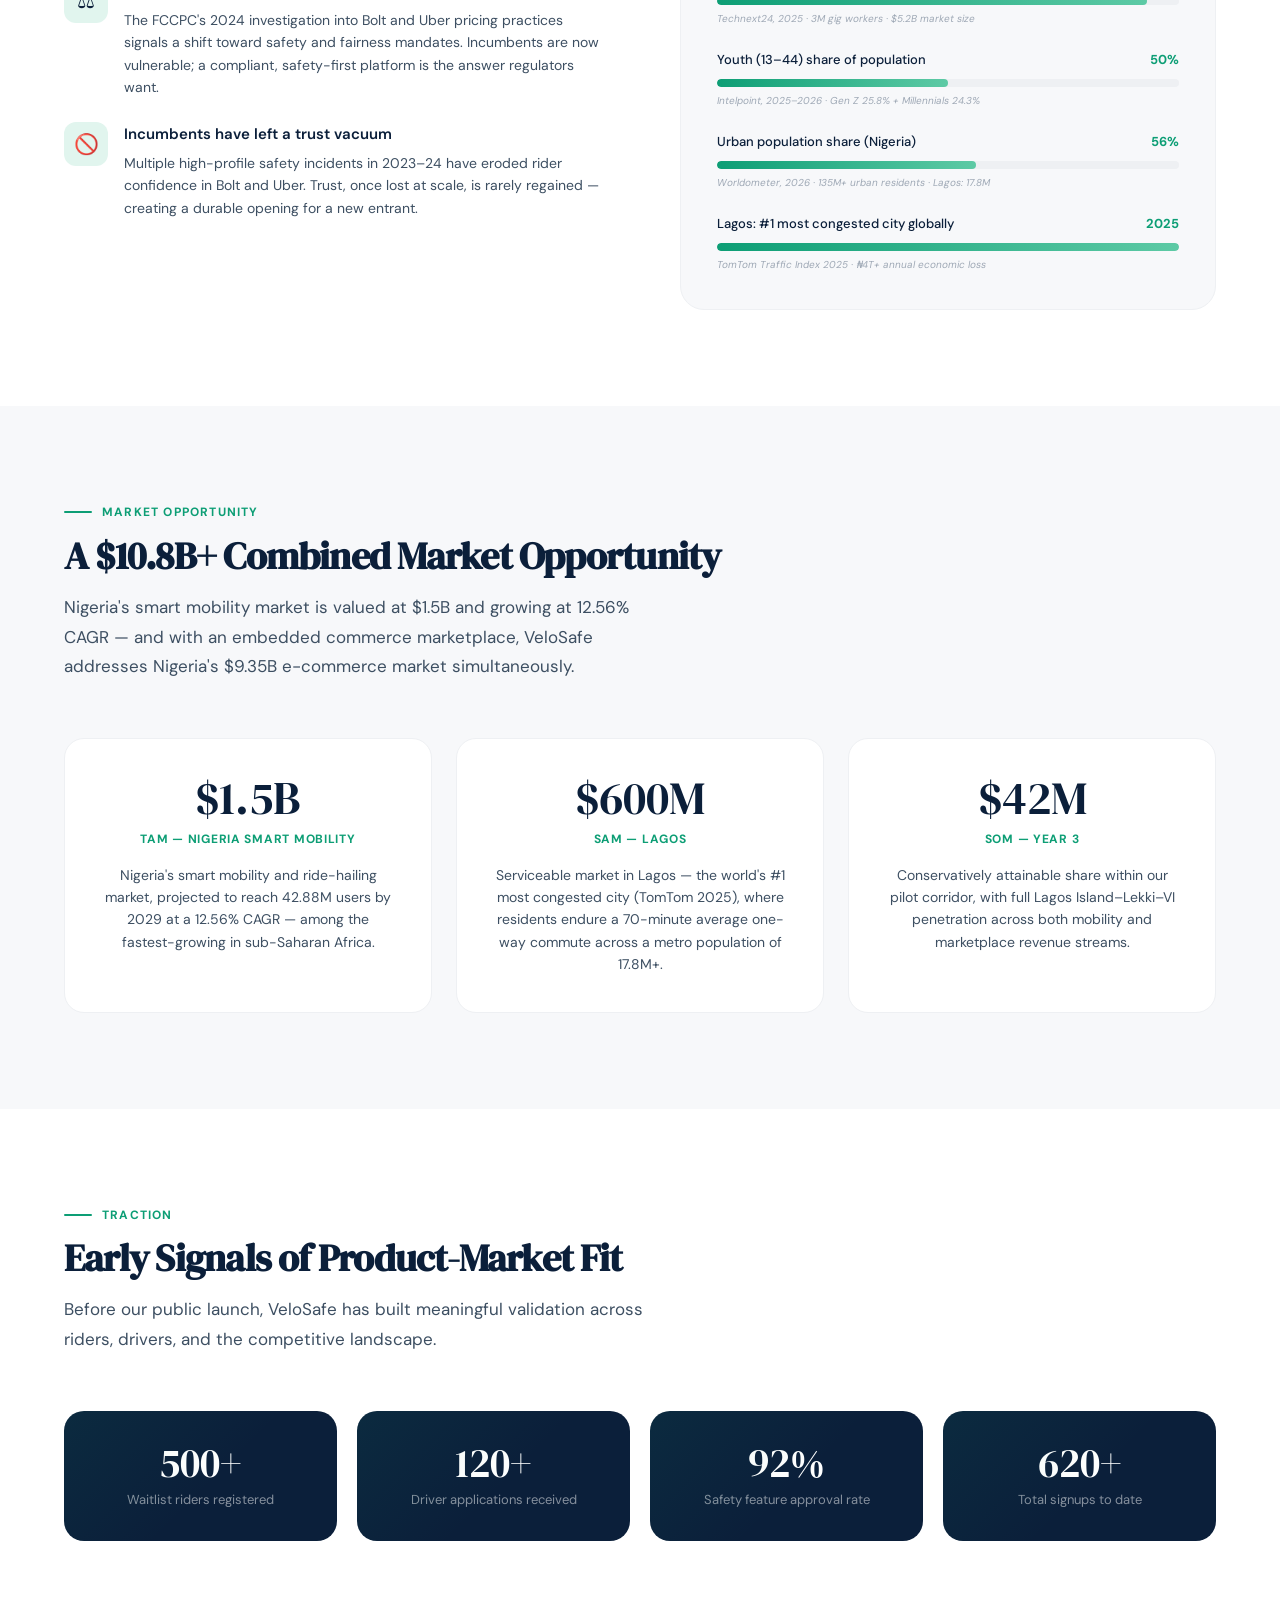
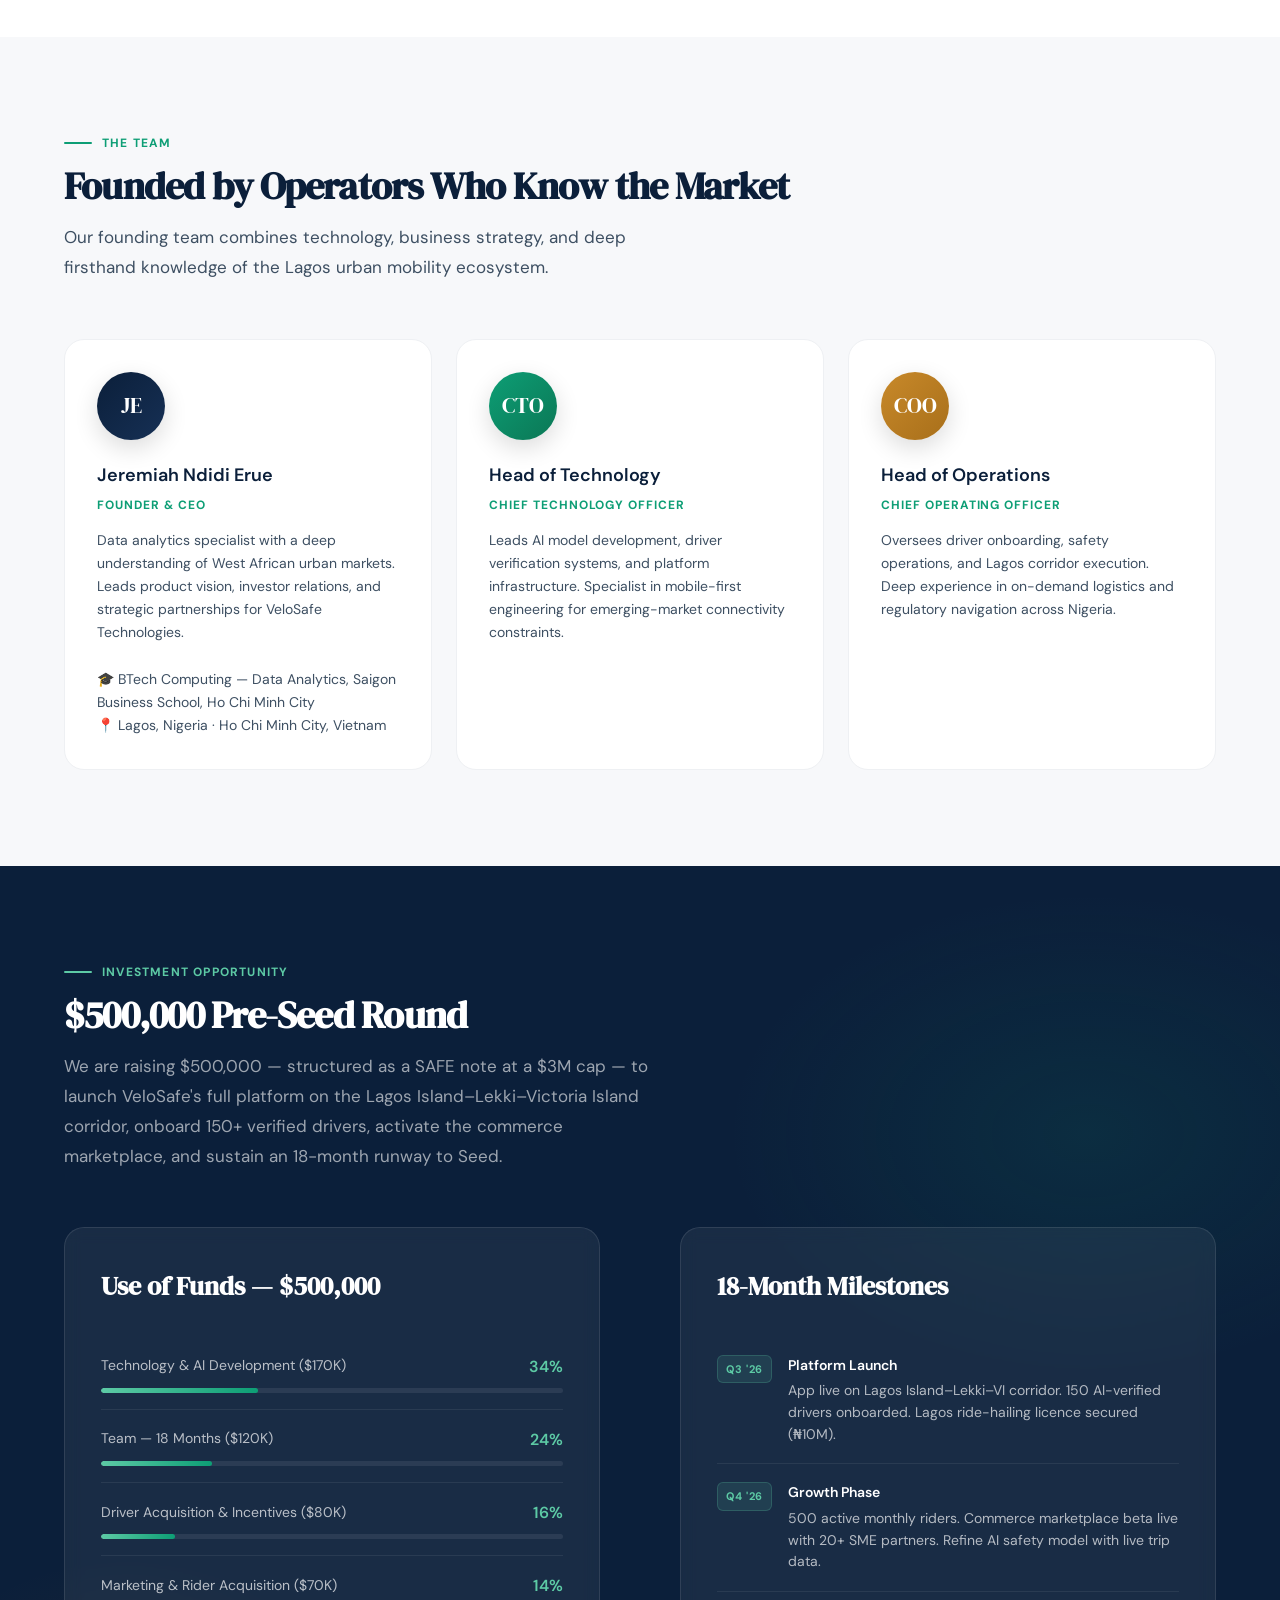
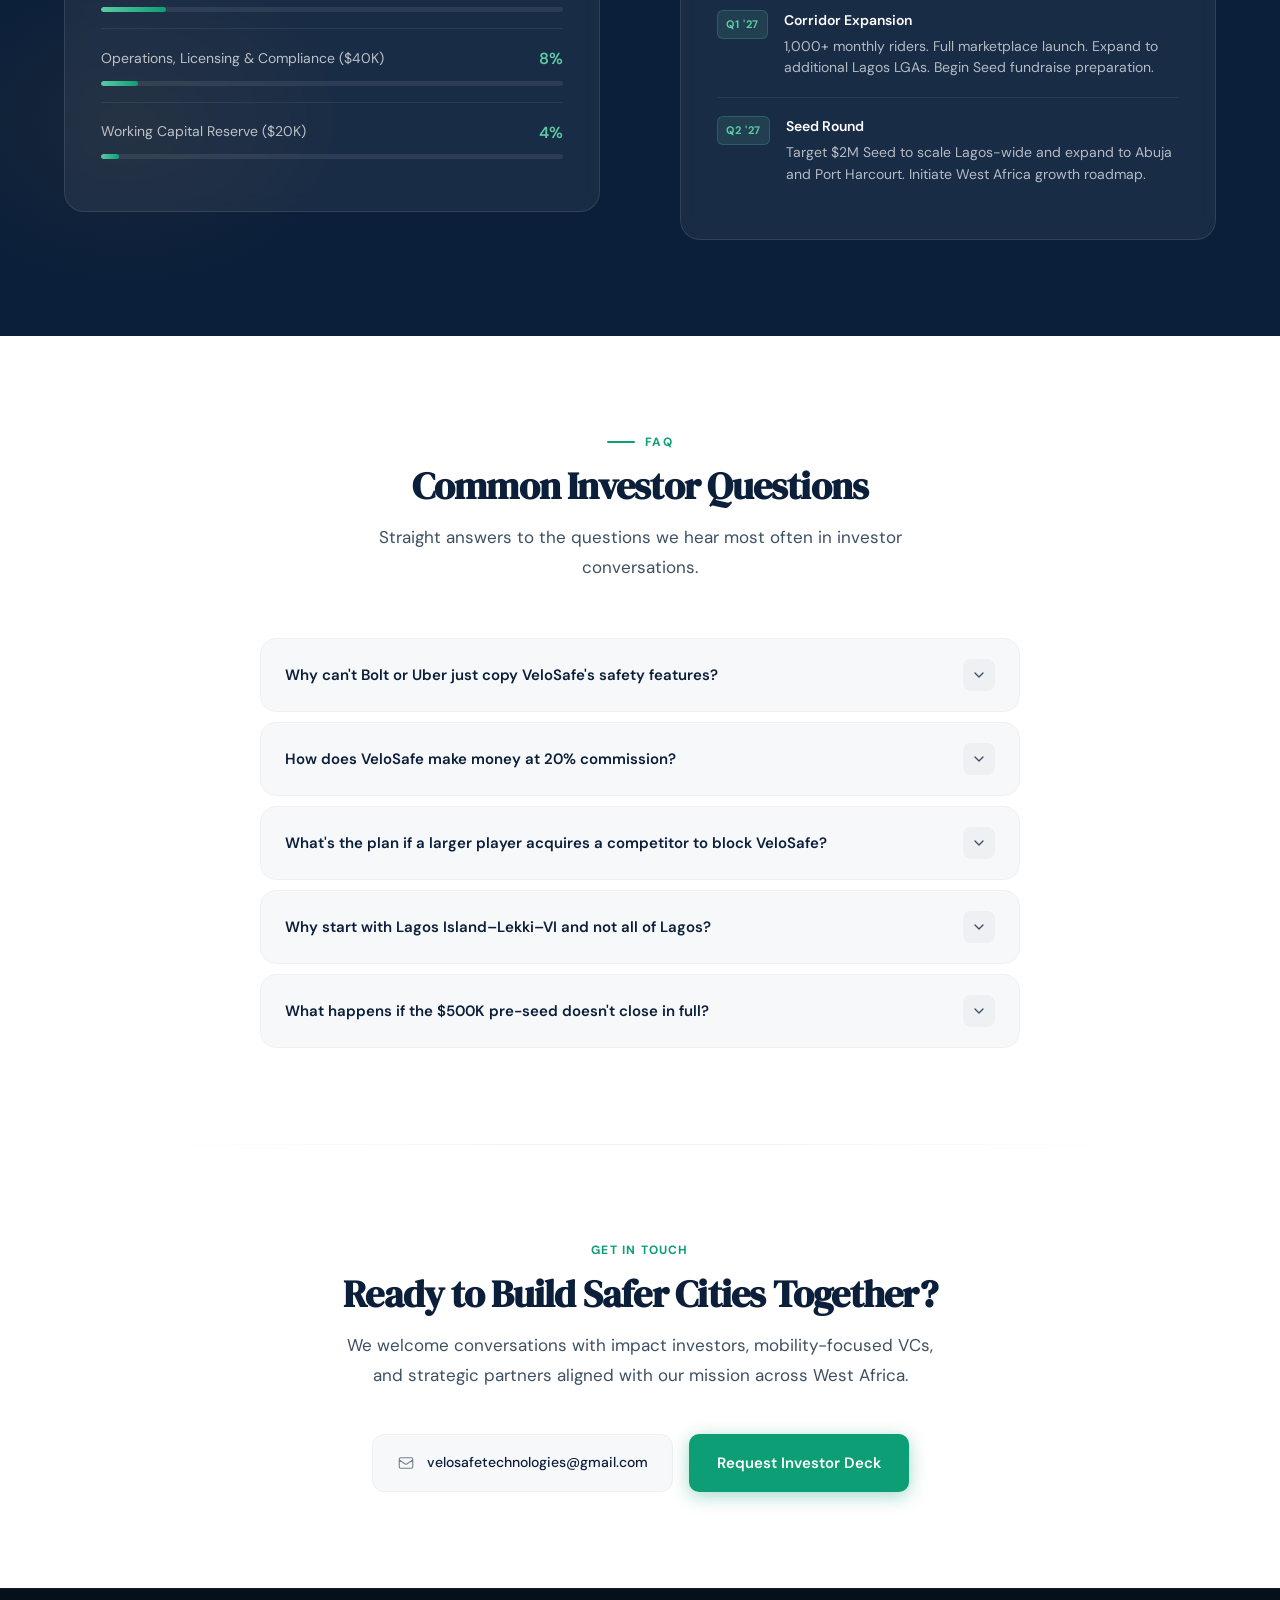
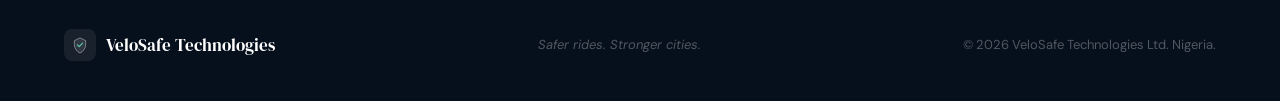
==== commit 1b3ddfb6: "Audit fix: correct hero TAM $2.1B→$1.5B, smartphone 66%→85%, Lagos pop 21M→17.8M, replace unsourced " ====
--- a/index.html
+++ b/index.html
@@ -652,8 +652,8 @@
         </div>
         <div class="hero-stat-sep"></div>
         <div class="hero-stat">
-          <div class="hero-stat-val">$2.1B</div>
-          <div class="hero-stat-lbl">Nigeria ride-hailing TAM</div>
+          <div class="hero-stat-val">$1.5B</div>
+          <div class="hero-stat-lbl">Nigeria mobility TAM</div>
         </div>
         <div class="hero-stat-sep"></div>
         <div class="hero-stat">
@@ -740,14 +740,14 @@
     <div class="reveal">
       <div class="section-label">The Problem</div>
       <h2 class="section-title">Urban Mobility in Lagos is Broken</h2>
-      <p class="section-sub">Lagos is the world's #1 city for daily commuting frequency — yet the platforms serving its 21M+ residents are defined by safety failures, opacity, and missed economic opportunity.</p>
+      <p class="section-sub">Lagos is the world's #1 most congested city in 2025 — yet the platforms serving its 17.8M+ residents are defined by safety failures, opacity, and missed economic opportunity.</p>
     </div>
     <div class="problem-grid">
       <div class="problem-card reveal stagger-1">
         <div class="problem-icon red">🚨</div>
-        <div class="problem-stat">96%</div>
-        <h3>Riders depend on ride-hailing for safety</h3>
-        <p>96% of Nigerian passengers choose ride-hailing specifically when public transport feels unsafe — yet the platforms themselves remain poorly regulated, with Lagos forcing Uber into compliance over safety data-sharing failures in 2024.</p>
+        <div class="problem-stat">#1</div>
+        <h3>Lagos: the world's most dangerous commute</h3>
+        <p>Lagos ranked #1 globally for traffic congestion in 2025 (TomTom Traffic Index) — with residents losing over ₦4 trillion annually to gridlock. Yet ride-hailing platforms remain poorly regulated, with Lagos forcing Uber into compliance over safety data-sharing failures in 2024.</p>
       </div>
       <div class="problem-card reveal stagger-2">
         <div class="problem-icon amber">⚡</div>
@@ -892,7 +892,7 @@
           <div class="why-point-icon">📱</div>
           <div>
             <h4>Smartphone penetration has crossed a tipping point</h4>
-            <p>Nigeria reached 66% smartphone penetration in 2025, with 140 million smartphone users — one of the fastest adoption rates on the continent. The median population age is just 18, creating a massive cohort of digital-native commuters.</p>
+            <p>Nigeria reached 85% smartphone penetration in 2025, with 140 million smartphone users — one of the fastest adoption curves on the continent (Vanguard, 2025). The median population age is just 18, creating a massive cohort of digital-native commuters.</p>
           </div>
         </div>
         <div class="why-point">
@@ -971,7 +971,7 @@
       <div class="market-card reveal stagger-2">
         <div class="big-num">$600M</div>
         <div class="num-label">SAM — Lagos</div>
-        <p>Serviceable market in Lagos — Africa's #1 daily commuting city, where 83.4% of residents commute every day across 21M+ population.</p>
+        <p>Serviceable market in Lagos — the world's #1 most congested city (TomTom 2025), where residents endure a 70-minute average one-way commute across a metro population of 17.8M+.</p>
       </div>
       <div class="market-card reveal stagger-3">
         <div class="big-num">$42M</div>
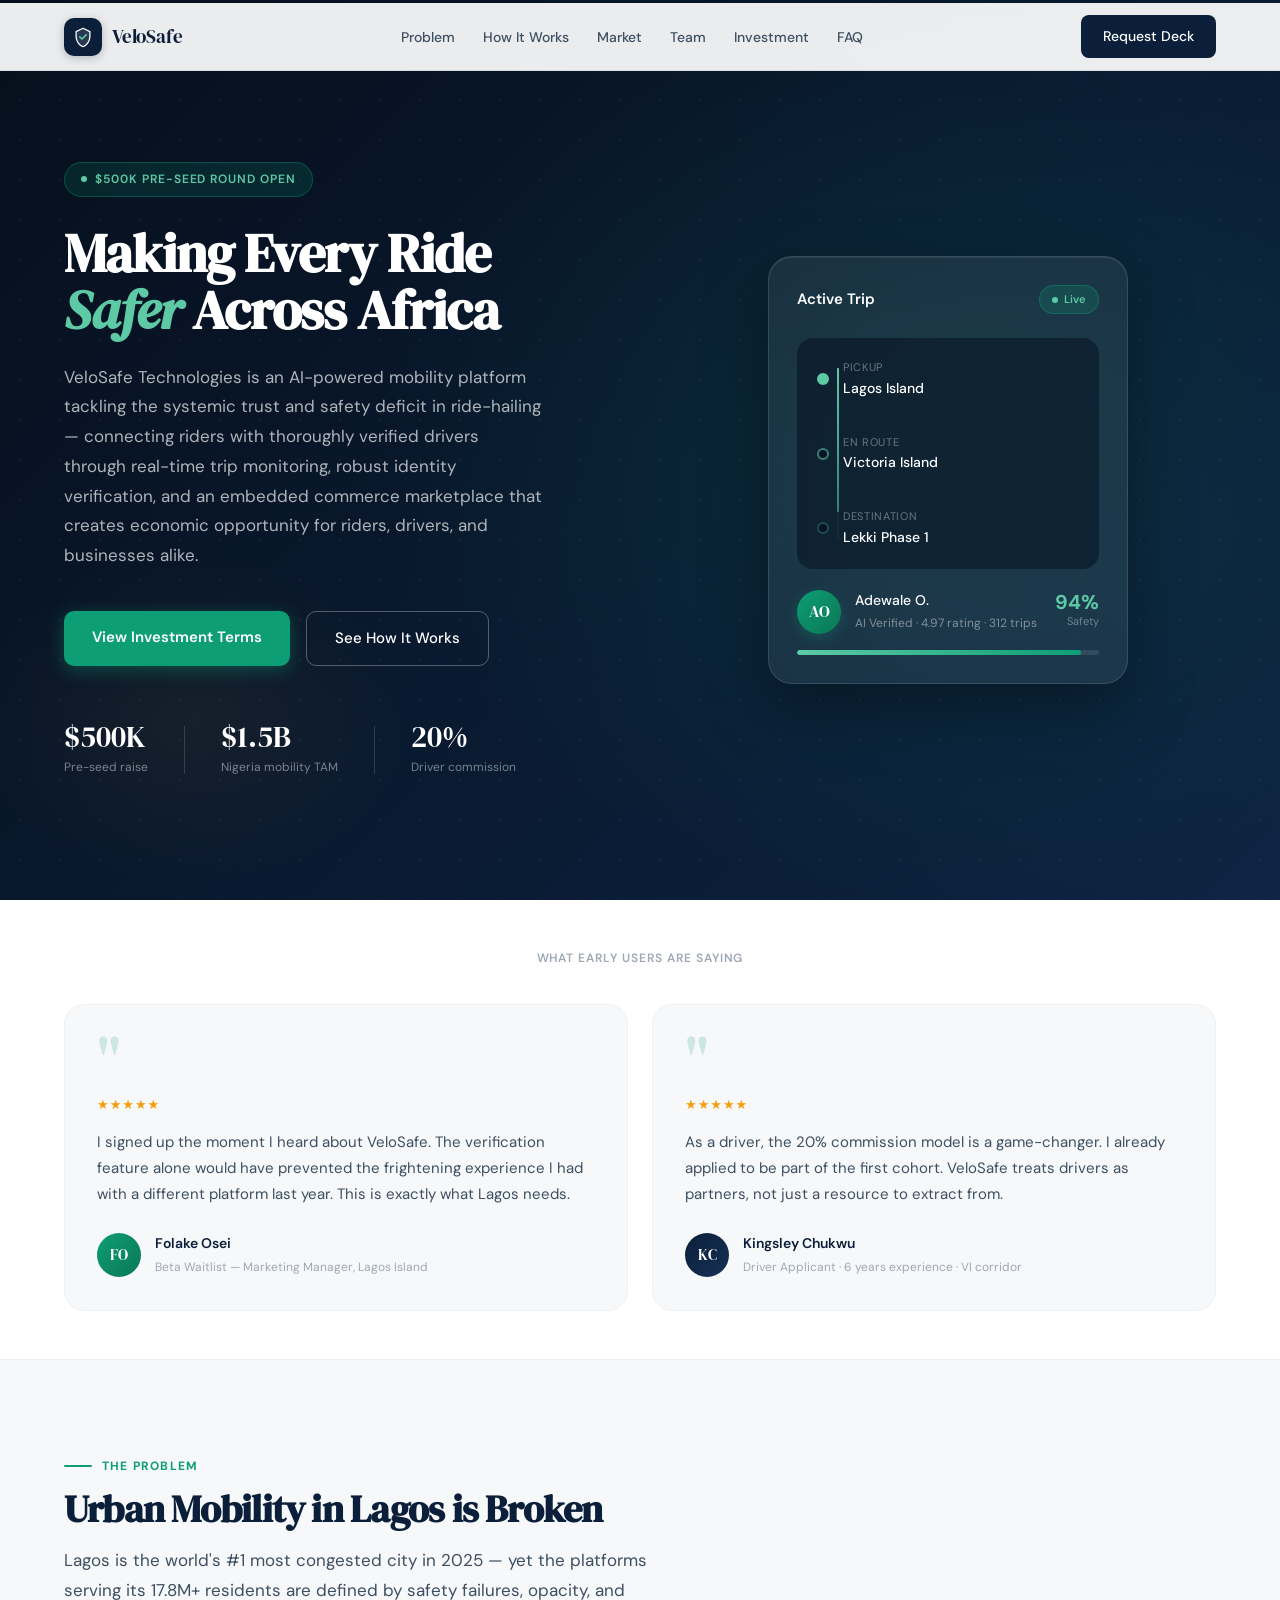
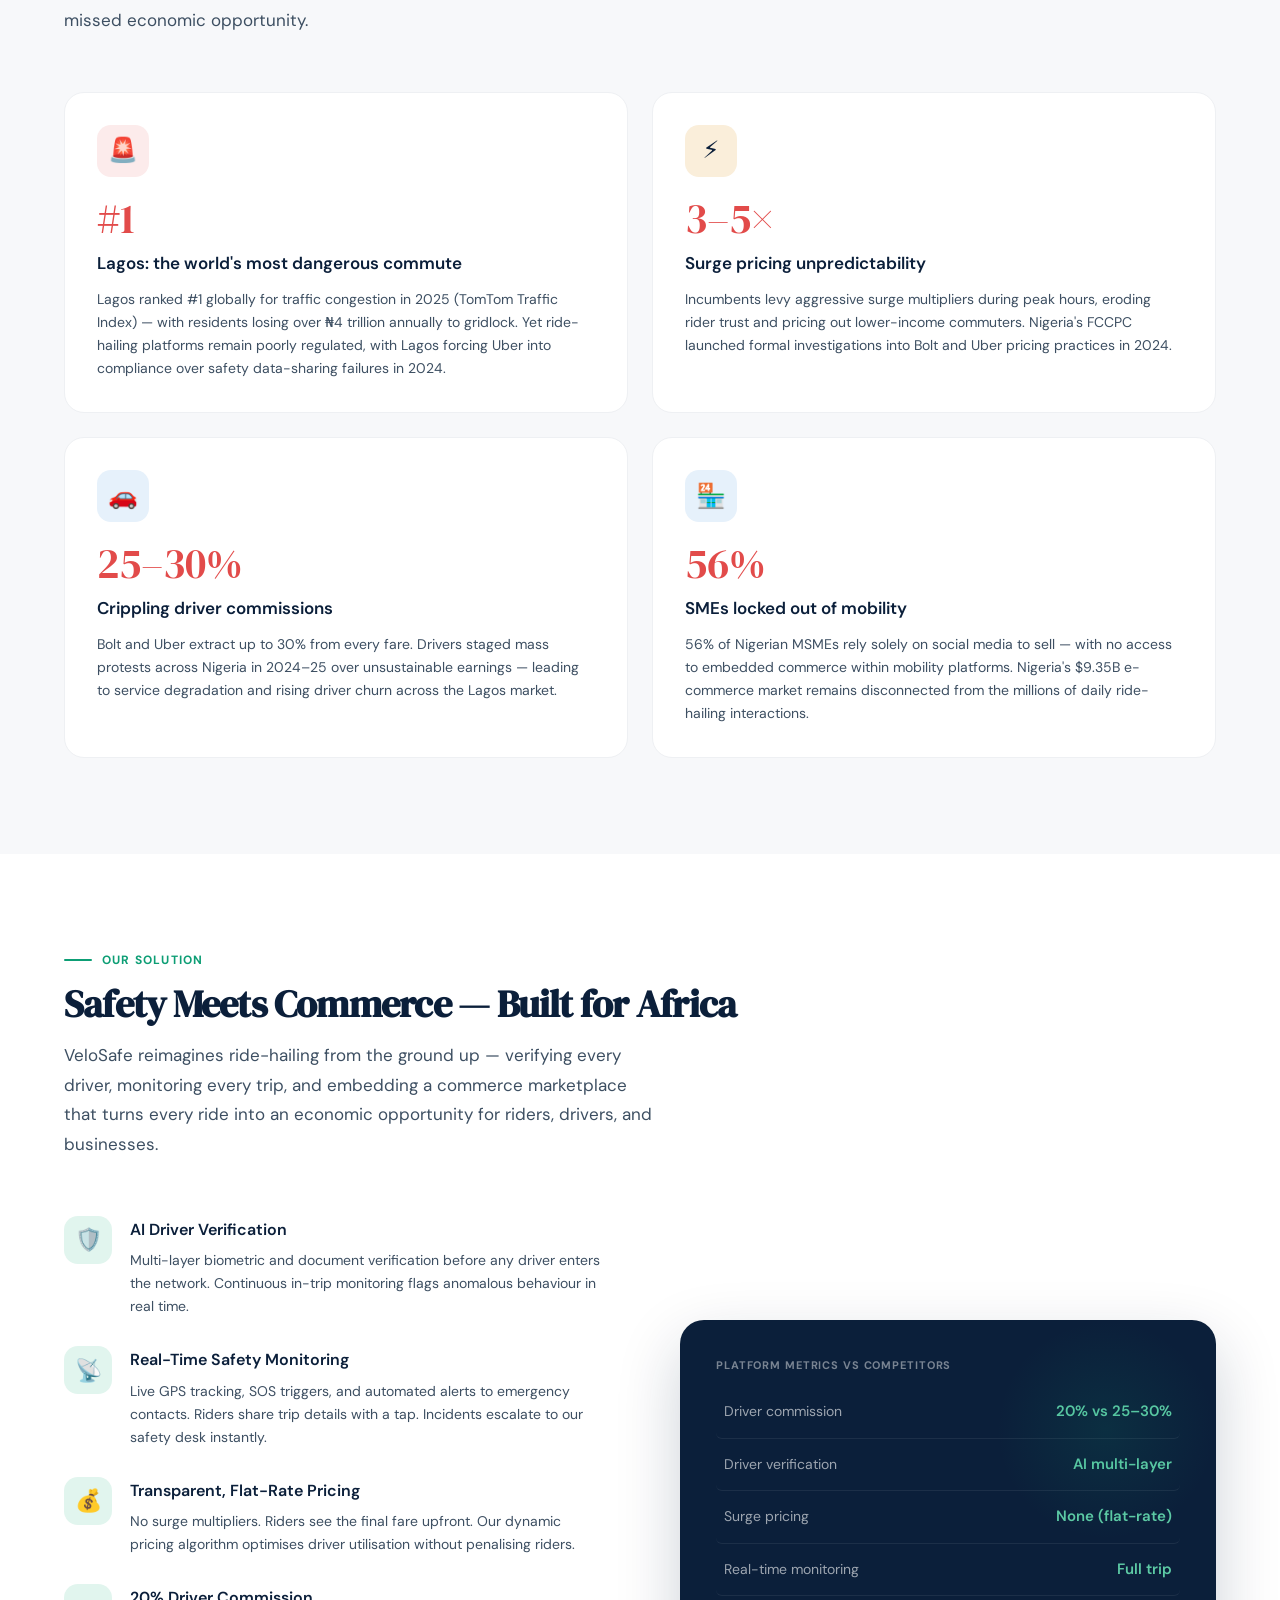
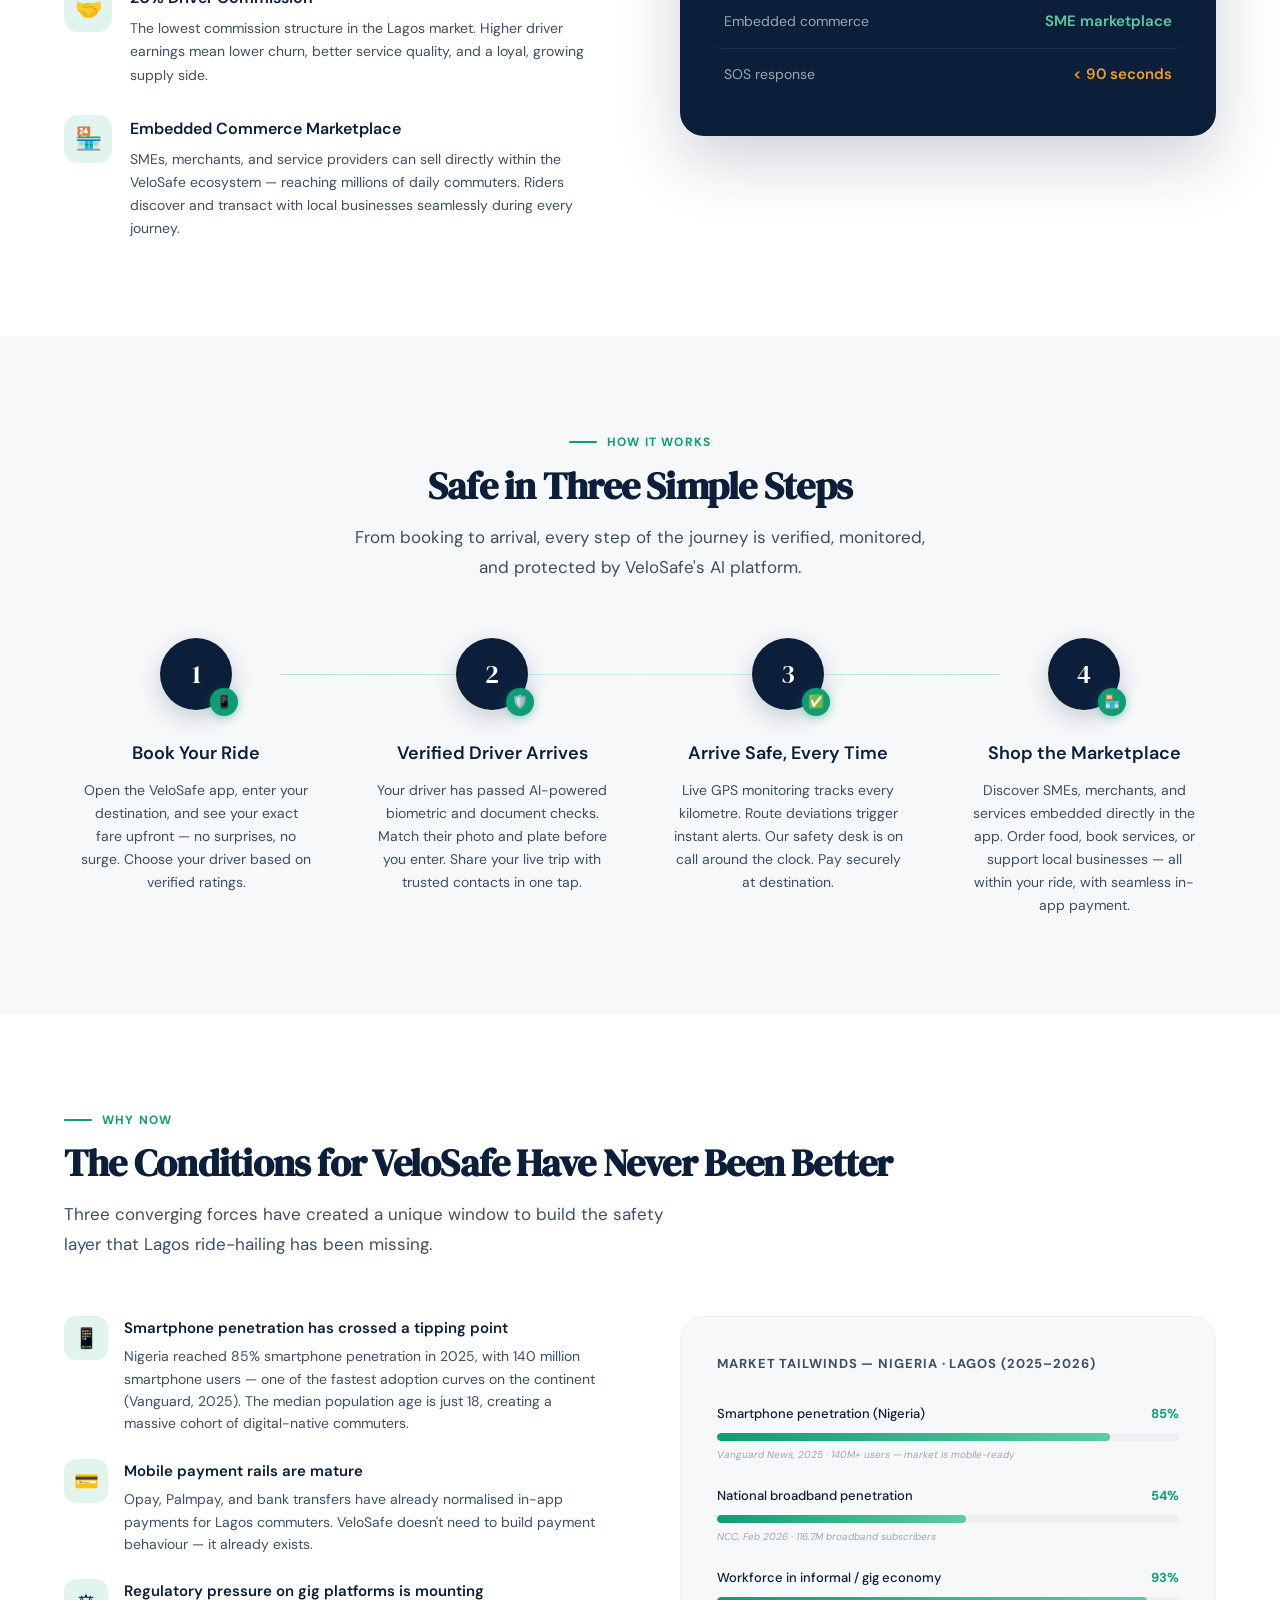
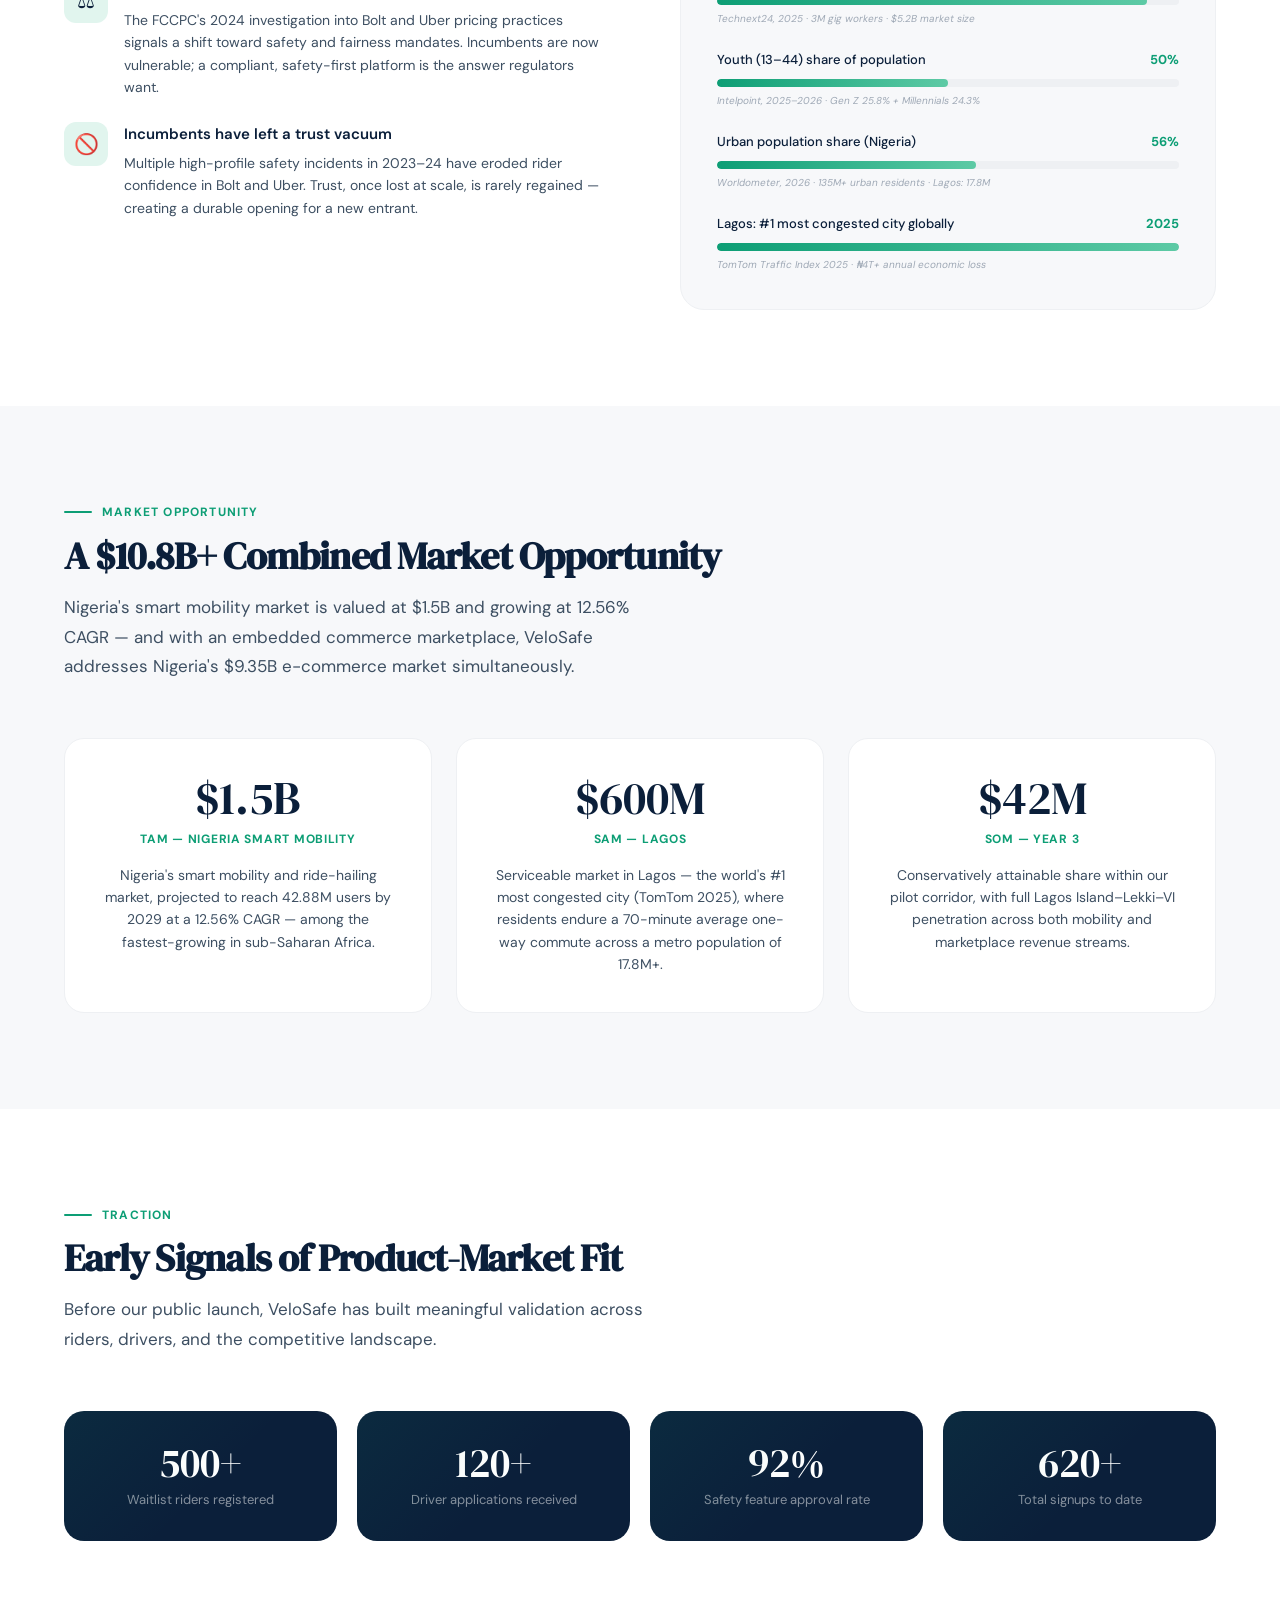
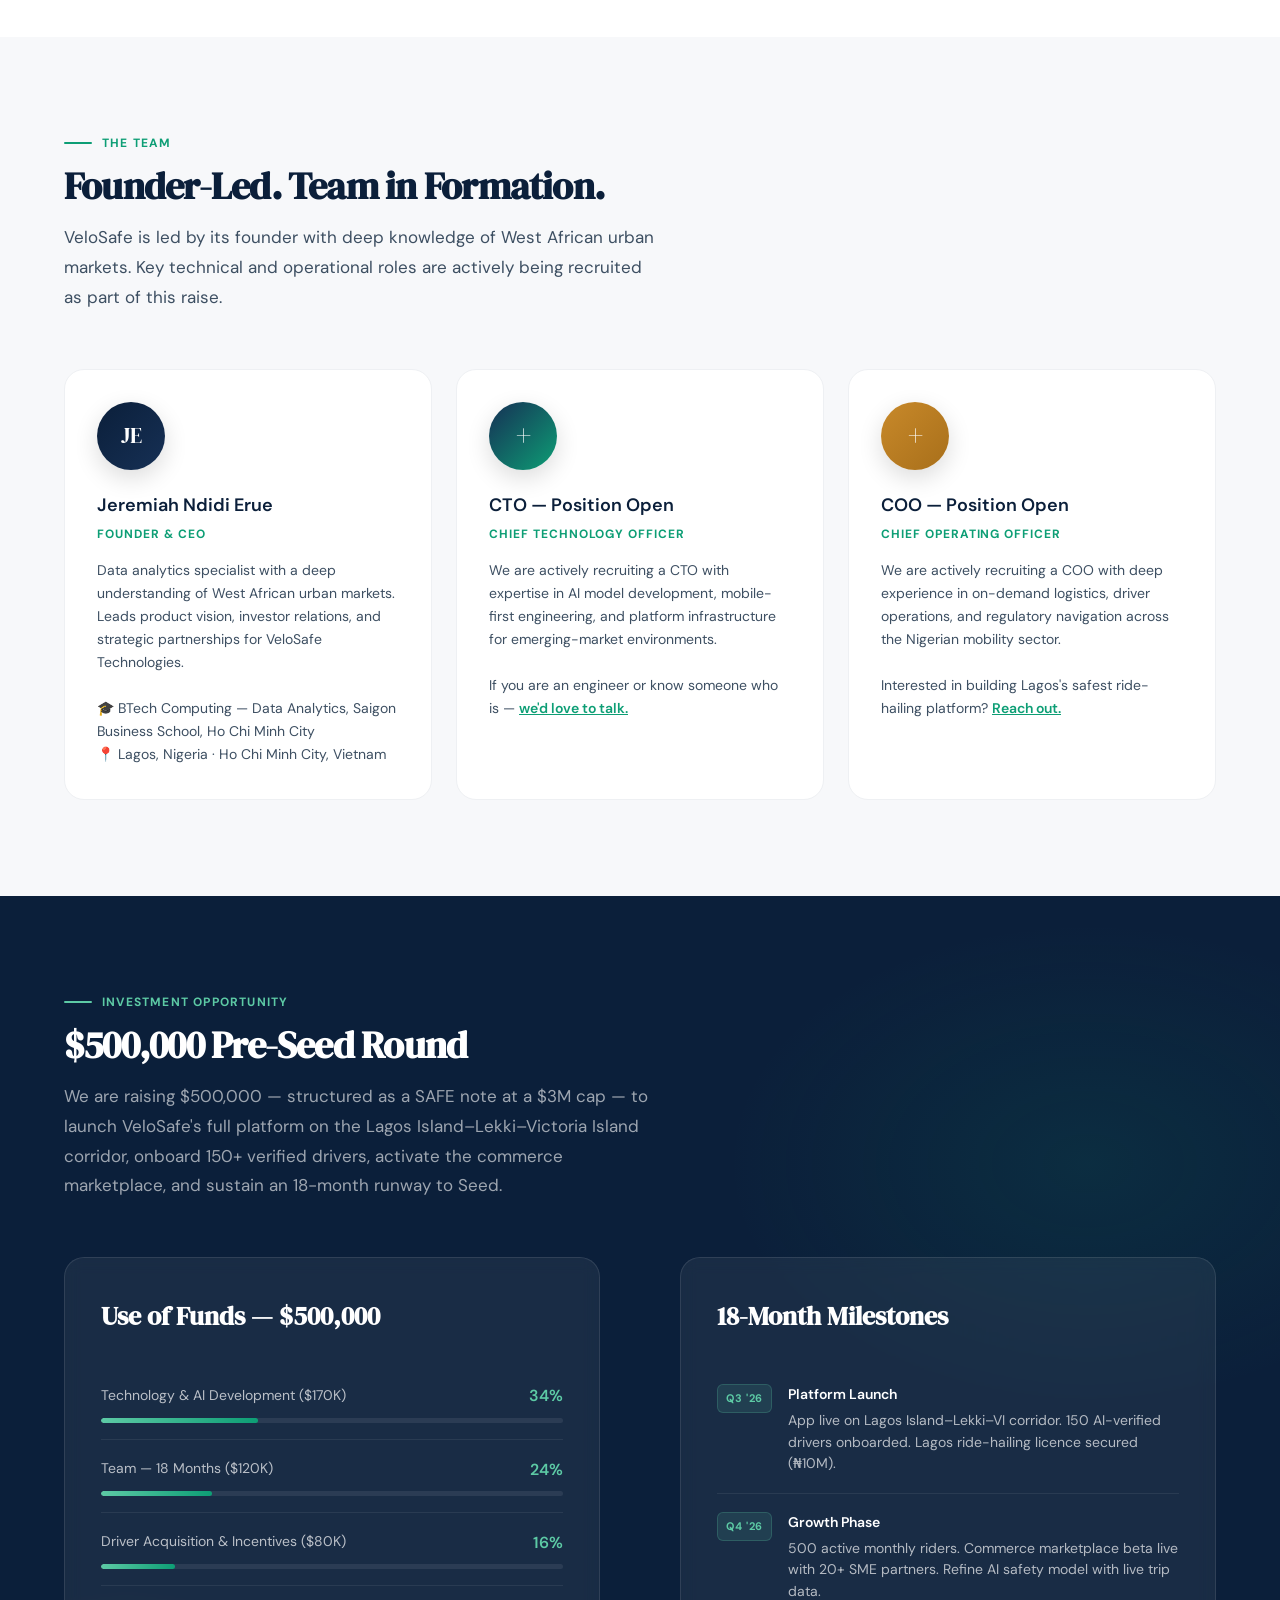
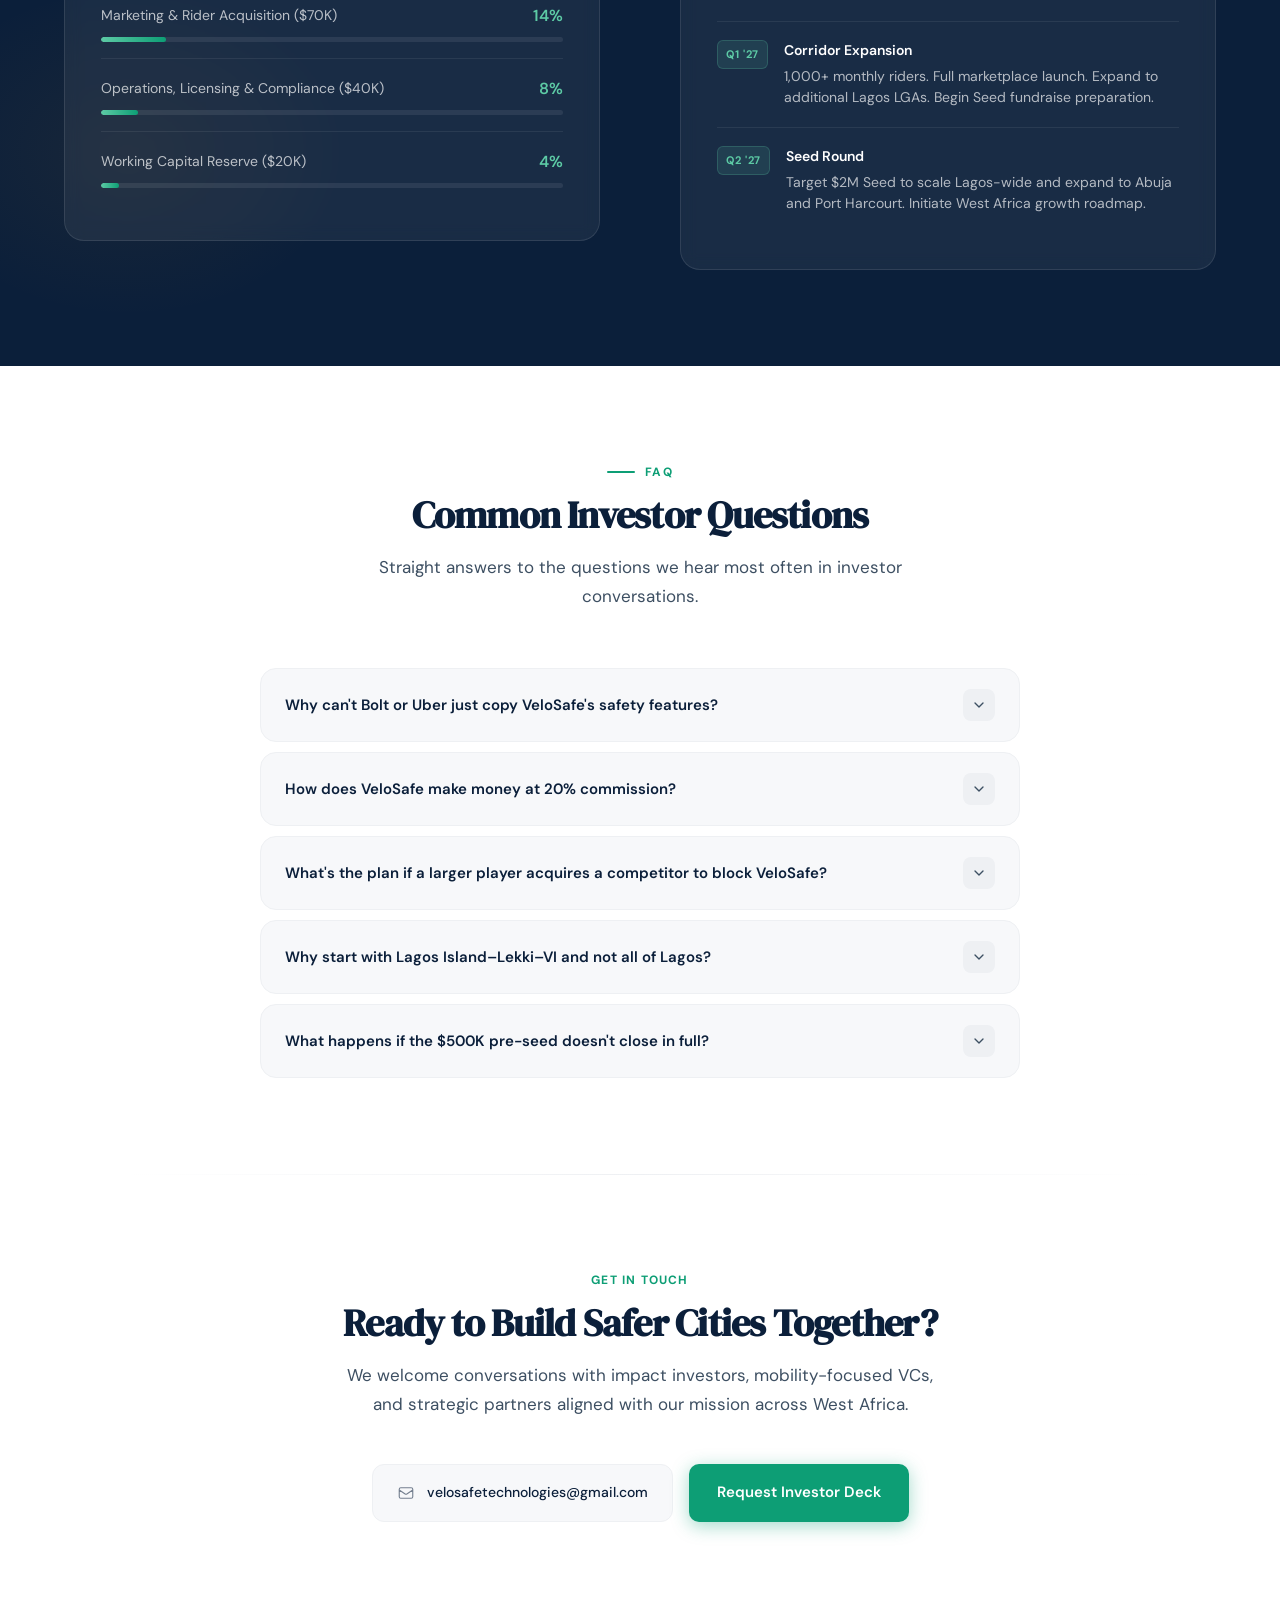
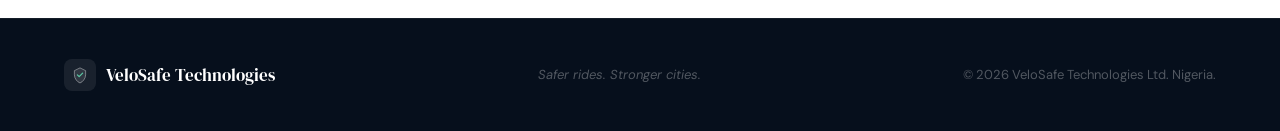
==== commit a548f73a: "Team section: replace placeholder CTO/COO with honest open position cards and update section heading" ====
--- a/index.html
+++ b/index.html
@@ -1016,8 +1016,8 @@
   <div class="section-inner">
     <div class="reveal">
       <div class="section-label">The Team</div>
-      <h2 class="section-title">Founded by Operators Who Know the Market</h2>
-      <p class="section-sub">Our founding team combines technology, business strategy, and deep firsthand knowledge of the Lagos urban mobility ecosystem.</p>
+      <h2 class="section-title">Founder-Led. Team in Formation.</h2>
+      <p class="section-sub">VeloSafe is led by its founder with deep knowledge of West African urban markets. Key technical and operational roles are actively being recruited as part of this raise.</p>
     </div>
     <div class="team-grid">
       <div class="team-card reveal stagger-1">
@@ -1029,16 +1029,18 @@
         📍 Lagos, Nigeria · Ho Chi Minh City, Vietnam</p>
       </div>
       <div class="team-card reveal stagger-2">
-        <div class="team-avatar teal">CTO</div>
-        <div class="team-name">Head of Technology</div>
+        <div class="team-avatar teal" style="font-size:28px;background:linear-gradient(135deg,#163055,#0D9E75);">+</div>
+        <div class="team-name">CTO — Position Open</div>
         <div class="team-role">Chief Technology Officer</div>
-        <p class="team-bio">Leads AI model development, driver verification systems, and platform infrastructure. Specialist in mobile-first engineering for emerging-market connectivity constraints.</p>
+        <p class="team-bio">We are actively recruiting a CTO with expertise in AI model development, mobile-first engineering, and platform infrastructure for emerging-market environments.<br><br>
+        If you are an engineer or know someone who is — <a href="mailto:velosafetechnologies@gmail.com" style="color:var(--teal);font-weight:600;">we'd love to talk.</a></p>
       </div>
       <div class="team-card reveal stagger-3">
-        <div class="team-avatar gold">COO</div>
-        <div class="team-name">Head of Operations</div>
+        <div class="team-avatar gold" style="font-size:28px;background:linear-gradient(135deg,#C8892A,#A86F1A);">+</div>
+        <div class="team-name">COO — Position Open</div>
         <div class="team-role">Chief Operating Officer</div>
-        <p class="team-bio">Oversees driver onboarding, safety operations, and Lagos corridor execution. Deep experience in on-demand logistics and regulatory navigation across Nigeria.</p>
+        <p class="team-bio">We are actively recruiting a COO with deep experience in on-demand logistics, driver operations, and regulatory navigation across the Nigerian mobility sector.<br><br>
+        Interested in building Lagos's safest ride-hailing platform? <a href="mailto:velosafetechnologies@gmail.com" style="color:var(--teal);font-weight:600;">Reach out.</a></p>
       </div>
     </div>
   </div>
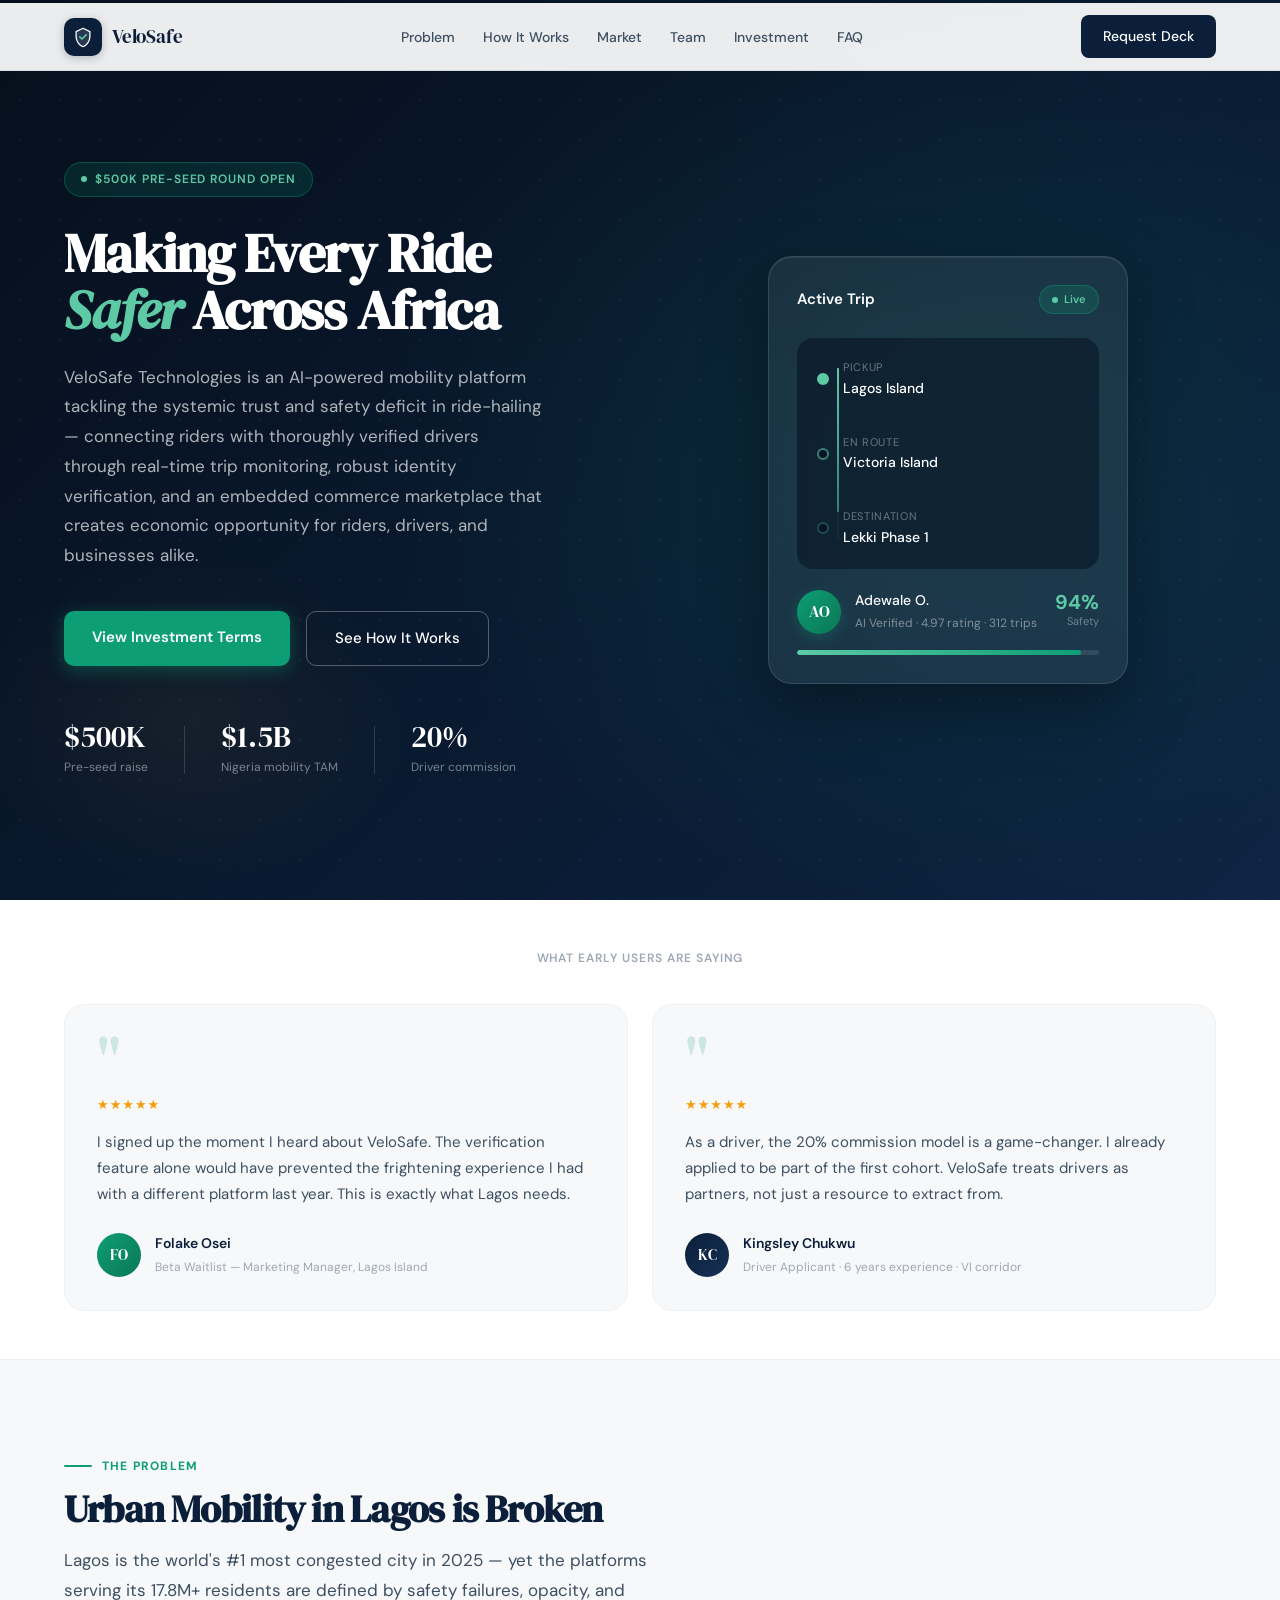
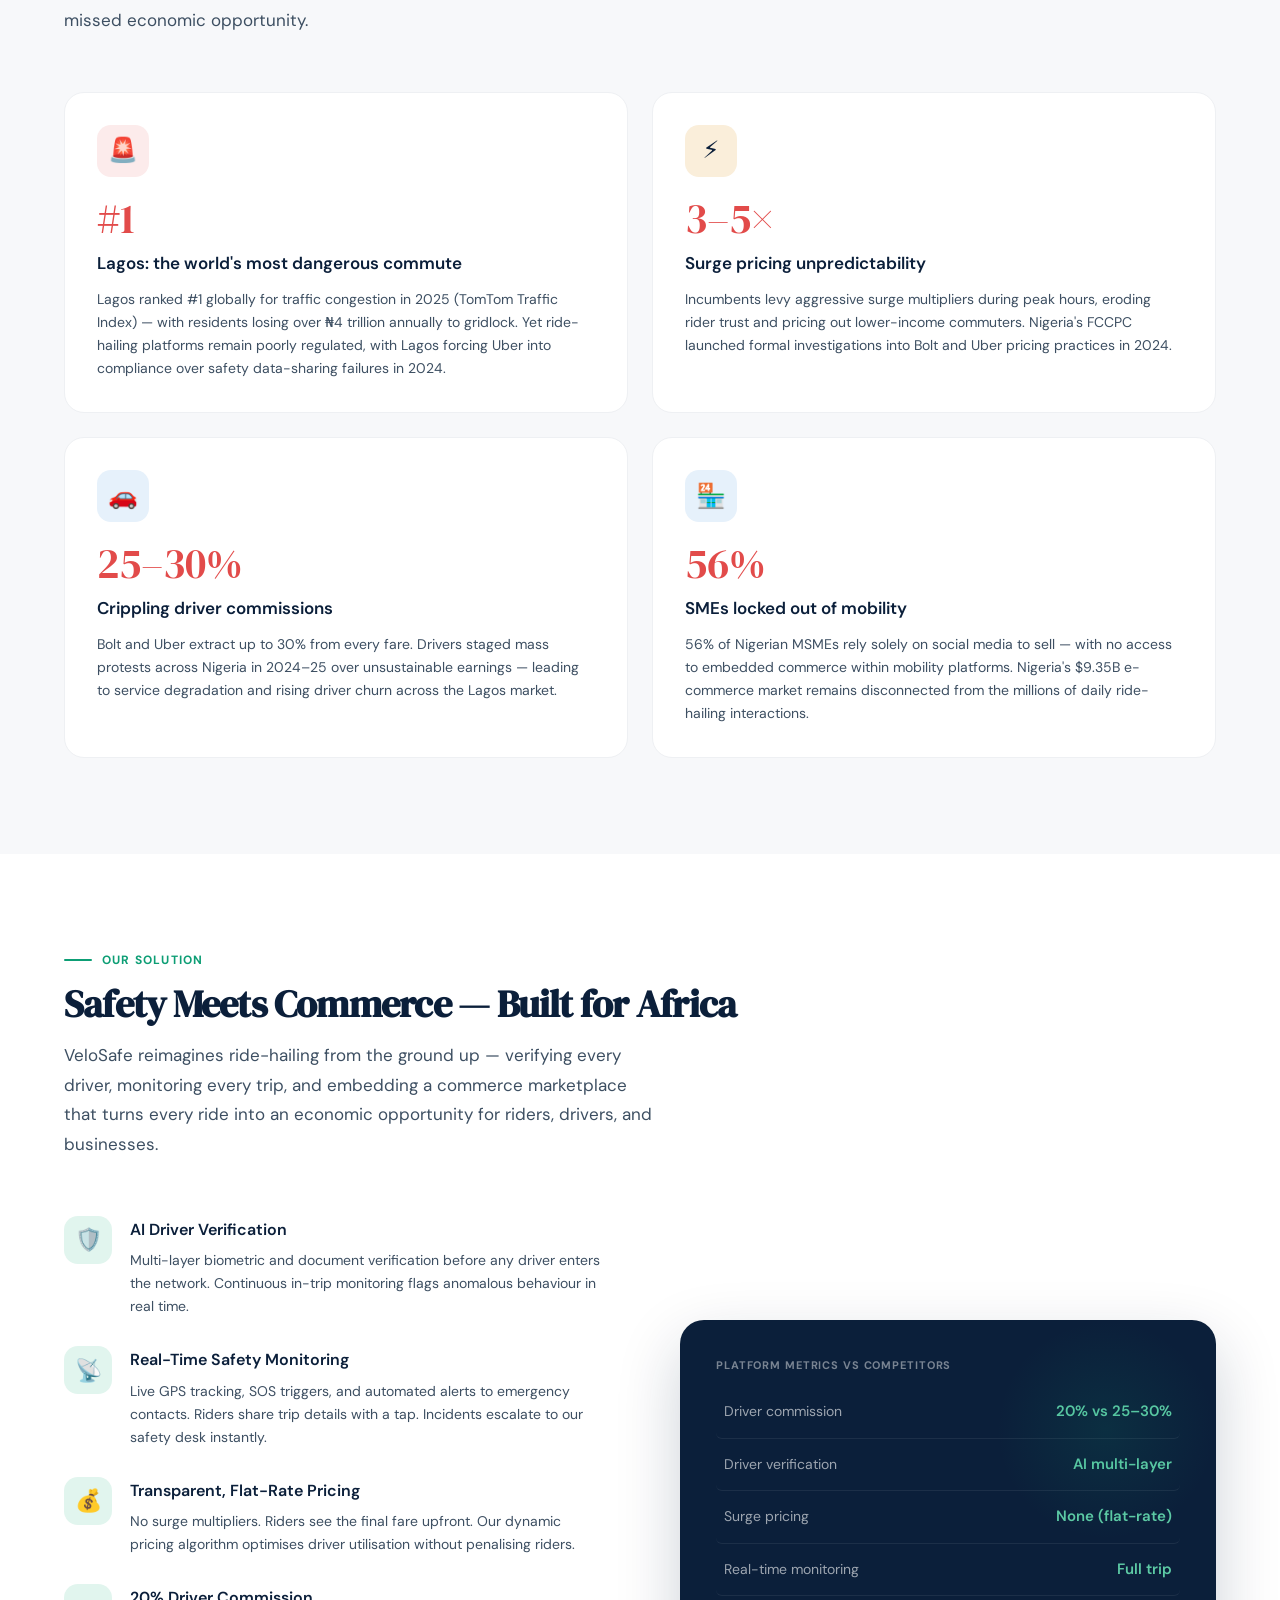
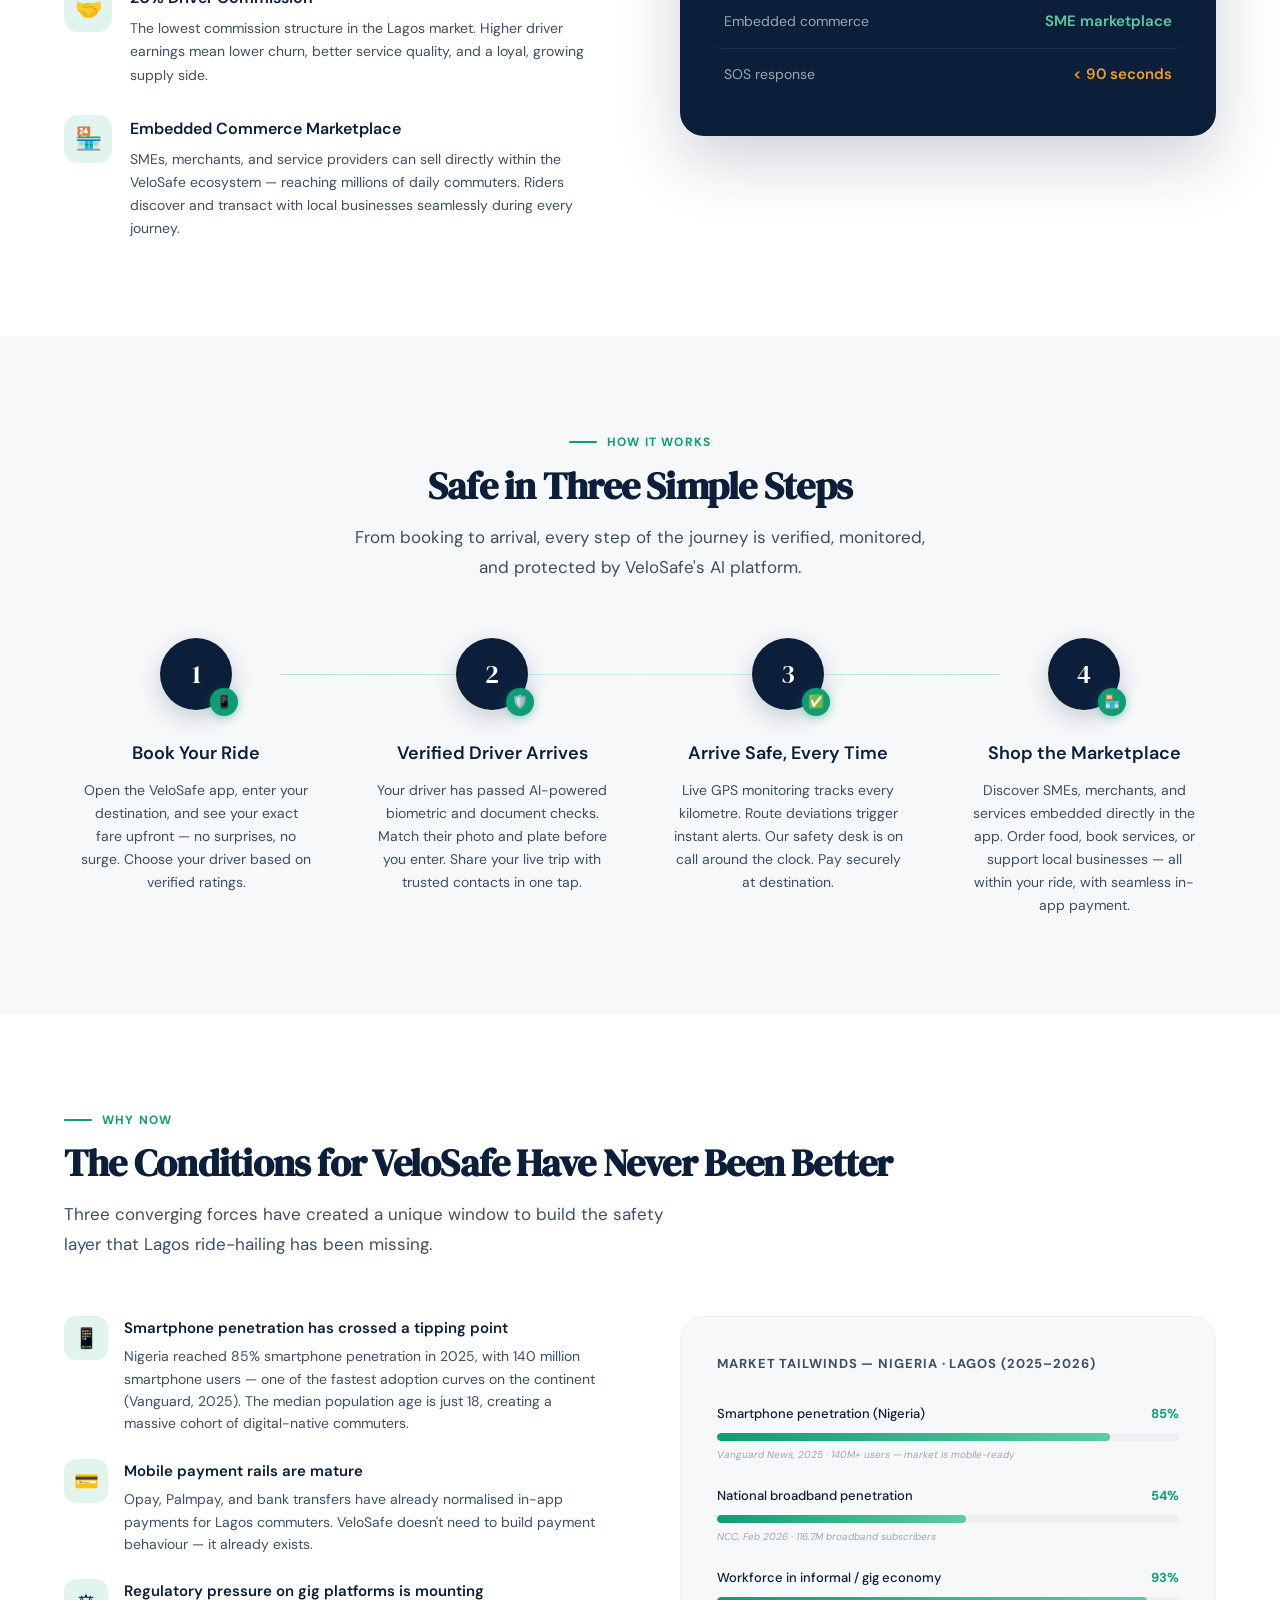
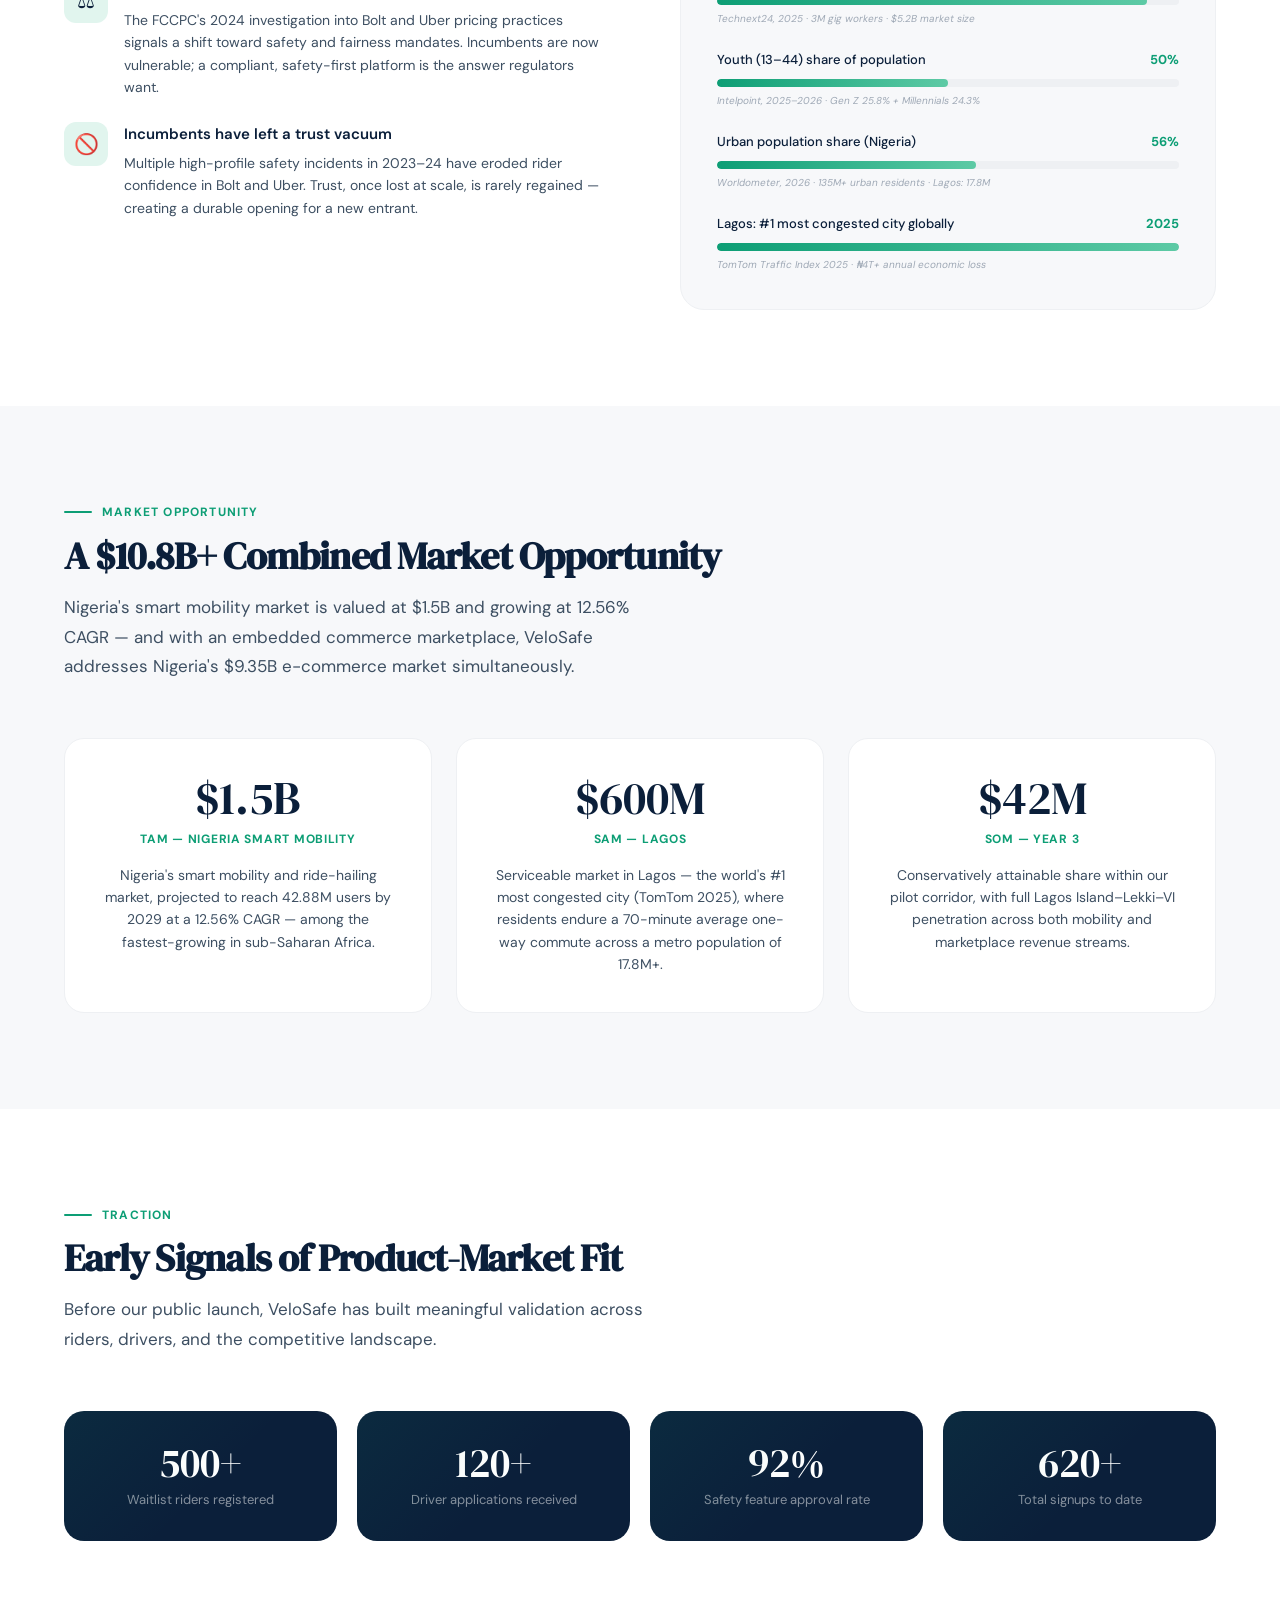
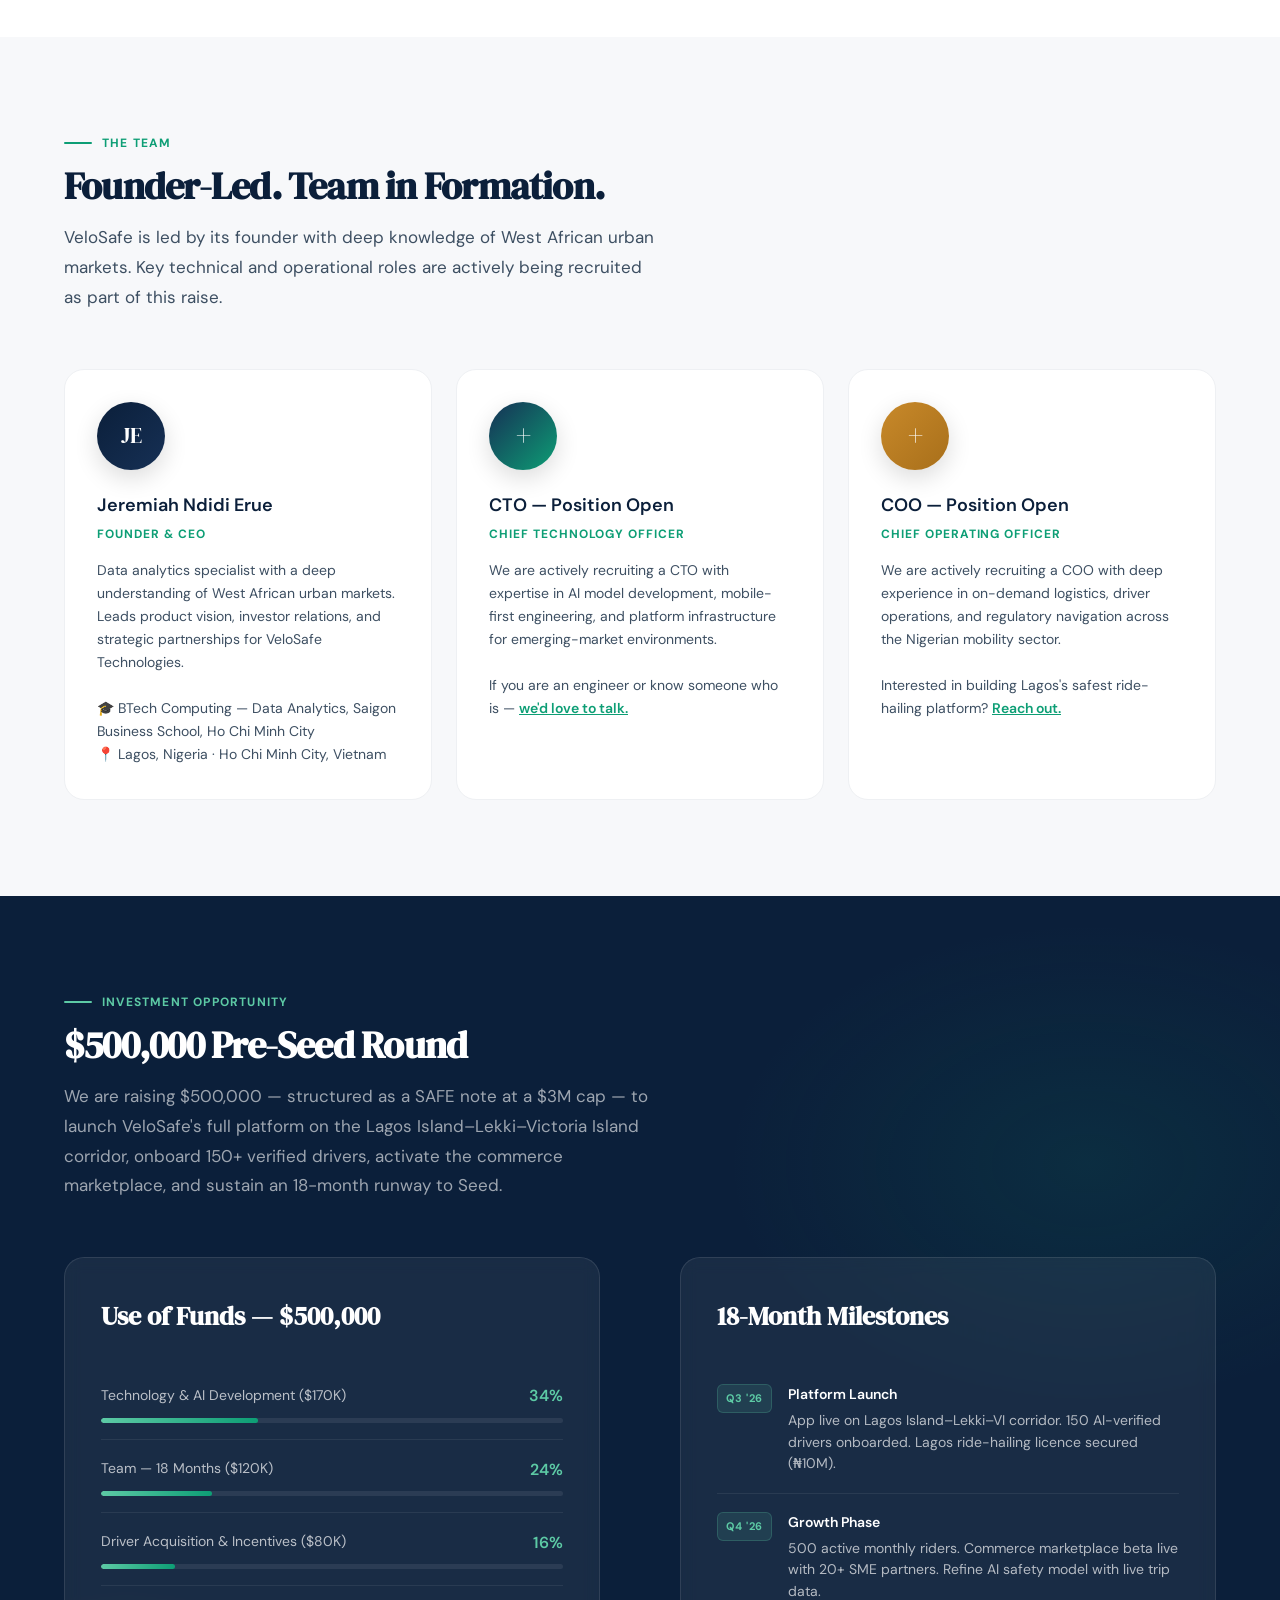
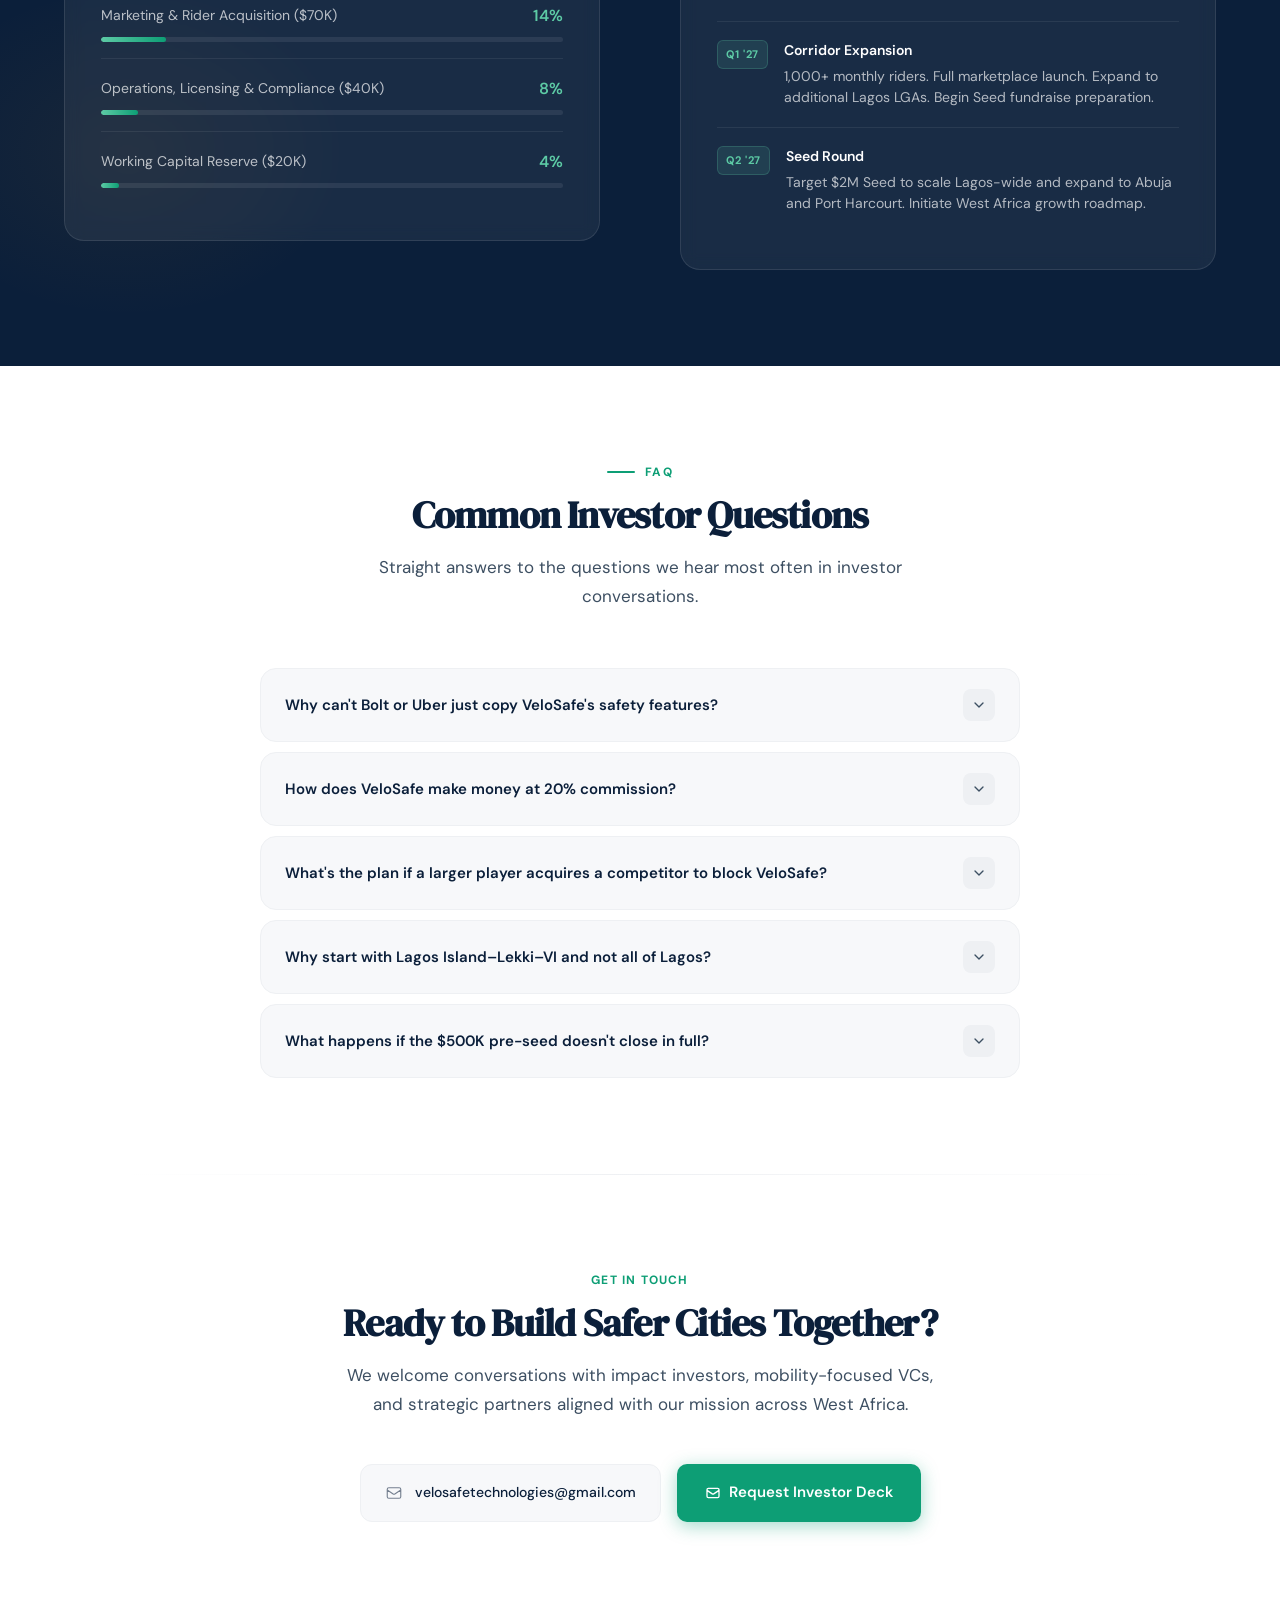
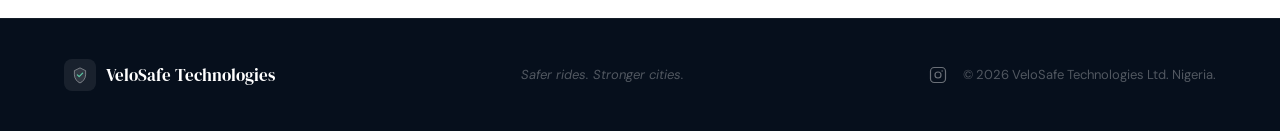
==== commit cb30426a: "Wire deck buttons to mailto, clean up contact section, add Instagram to footer - Nav and mobile "Req" ====
--- a/index.html
+++ b/index.html
@@ -618,7 +618,7 @@
     <li><a href="#raise">Investment</a></li>
     <li><a href="#faq">FAQ</a></li>
   </ul>
-  <a href="#contact" class="nav-cta">Request Deck</a>
+  <a href="mailto:velosafetechnologies@gmail.com?subject=Investor%20Deck%20Request&body=Hi%20Jeremiah%2C%0A%0AI%27d%20like%20to%20request%20the%20VeloSafe%20investor%20deck.%0A%0AName%3A%20%0AFirm%20%2F%20Organisation%3A%20%0ARole%3A%20%0A%0ALooking%20forward%20to%20connecting." class="nav-cta">Request Deck</a>
   <button class="hamburger" id="hamburger" aria-label="Menu">
     <span></span><span></span><span></span>
   </button>
@@ -631,7 +631,7 @@
   <a href="#team"         onclick="closeMobile()">Team</a>
   <a href="#raise"        onclick="closeMobile()">Investment</a>
   <a href="#faq"          onclick="closeMobile()">FAQ</a>
-  <a href="#contact"      onclick="closeMobile()">Request Deck</a>
+  <a href="mailto:velosafetechnologies@gmail.com?subject=Investor%20Deck%20Request&body=Hi%20Jeremiah%2C%0A%0AI%27d%20like%20to%20request%20the%20VeloSafe%20investor%20deck.%0A%0AName%3A%20%0AFirm%20%2F%20Organisation%3A%20%0ARole%3A%20%0A%0ALooking%20forward%20to%20connecting." onclick="closeMobile()">Request Deck</a>
 </div>
 
 <!-- ─── HERO ─── -->
@@ -1168,7 +1168,8 @@
           </svg>
           velosafetechnologies@gmail.com
         </a>
-        <a href="#raise" class="btn-primary" style="text-decoration:none;display:inline-flex;align-items:center;">
+        <a href="mailto:velosafetechnologies@gmail.com?subject=Investor%20Deck%20Request&body=Hi%20Jeremiah%2C%0A%0AI%27d%20like%20to%20request%20the%20VeloSafe%20investor%20deck.%0A%0AName%3A%20%0AFirm%20%2F%20Organisation%3A%20%0ARole%3A%20%0A%0ALooking%20forward%20to%20connecting." class="btn-primary" style="text-decoration:none;display:inline-flex;align-items:center;gap:8px;">
+          <svg viewBox="0 0 24 24" fill="none" stroke="currentColor" stroke-width="2" width="16" height="16"><path d="M3 8l7.89 5.26a2 2 0 002.22 0L21 8M5 19h14a2 2 0 002-2V7a2 2 0 00-2-2H5a2 2 0 00-2 2v10a2 2 0 002 2z"/></svg>
           Request Investor Deck
         </a>
       </div>
@@ -1189,7 +1190,12 @@
     <span class="footer-logo">VeloSafe Technologies</span>
   </div>
   <span class="footer-tagline">Safer rides. Stronger cities.</span>
-  <span class="footer-copy">© 2026 VeloSafe Technologies Ltd. Nigeria.</span>
+  <div style="display:flex;align-items:center;gap:16px;">
+    <a href="https://www.instagram.com/velosafetechnologies?igsh=aG00ZW12cHdyd3Fj&utm_source=qr" target="_blank" rel="noopener" aria-label="Instagram" style="display:flex;align-items:center;opacity:.4;transition:opacity .2s;" onmouseover="this.style.opacity='.8'" onmouseout="this.style.opacity='.4'">
+      <svg width="18" height="18" viewBox="0 0 24 24" fill="none" stroke="white" stroke-width="1.6" stroke-linecap="round" stroke-linejoin="round"><rect x="2" y="2" width="20" height="20" rx="5" ry="5"/><circle cx="12" cy="12" r="4"/><circle cx="17.5" cy="6.5" r="1" fill="white" stroke="none"/></svg>
+    </a>
+    <span class="footer-copy">© 2026 VeloSafe Technologies Ltd. Nigeria.</span>
+  </div>
 </footer>
 
 <script>
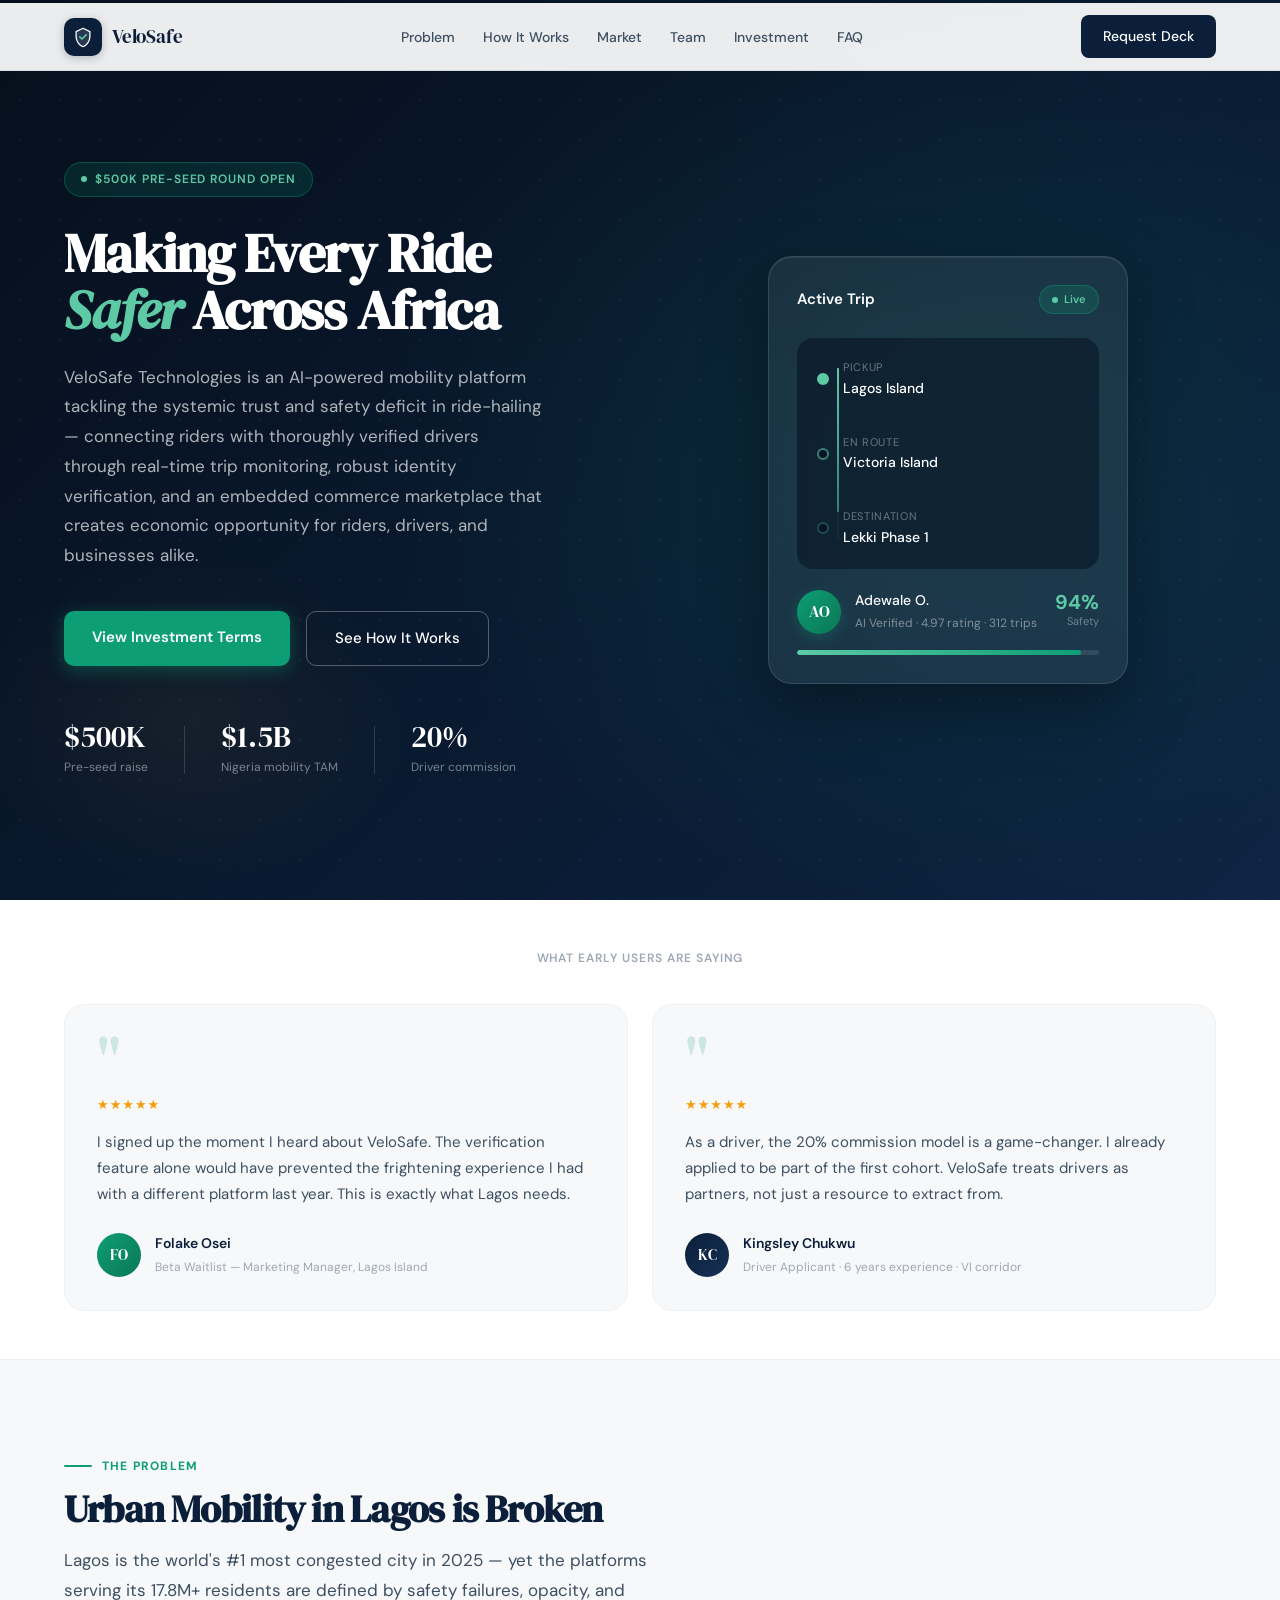
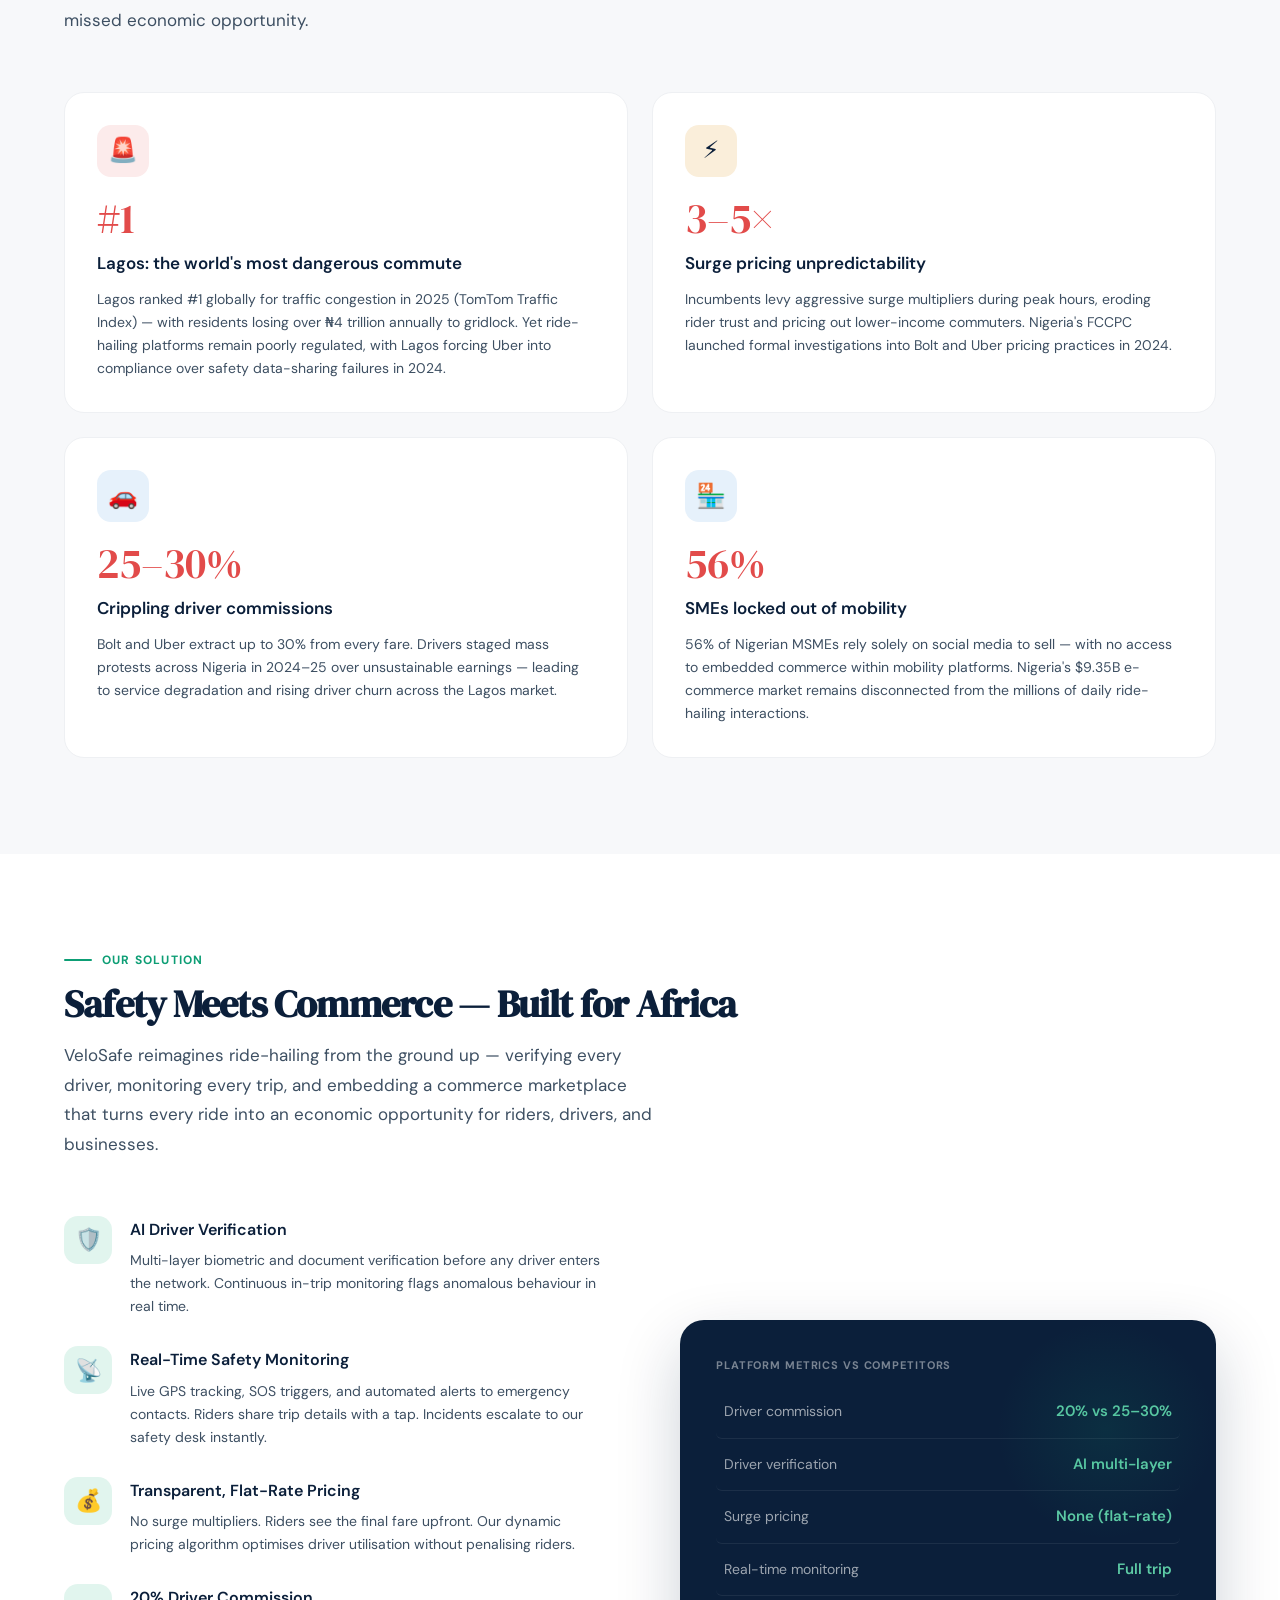
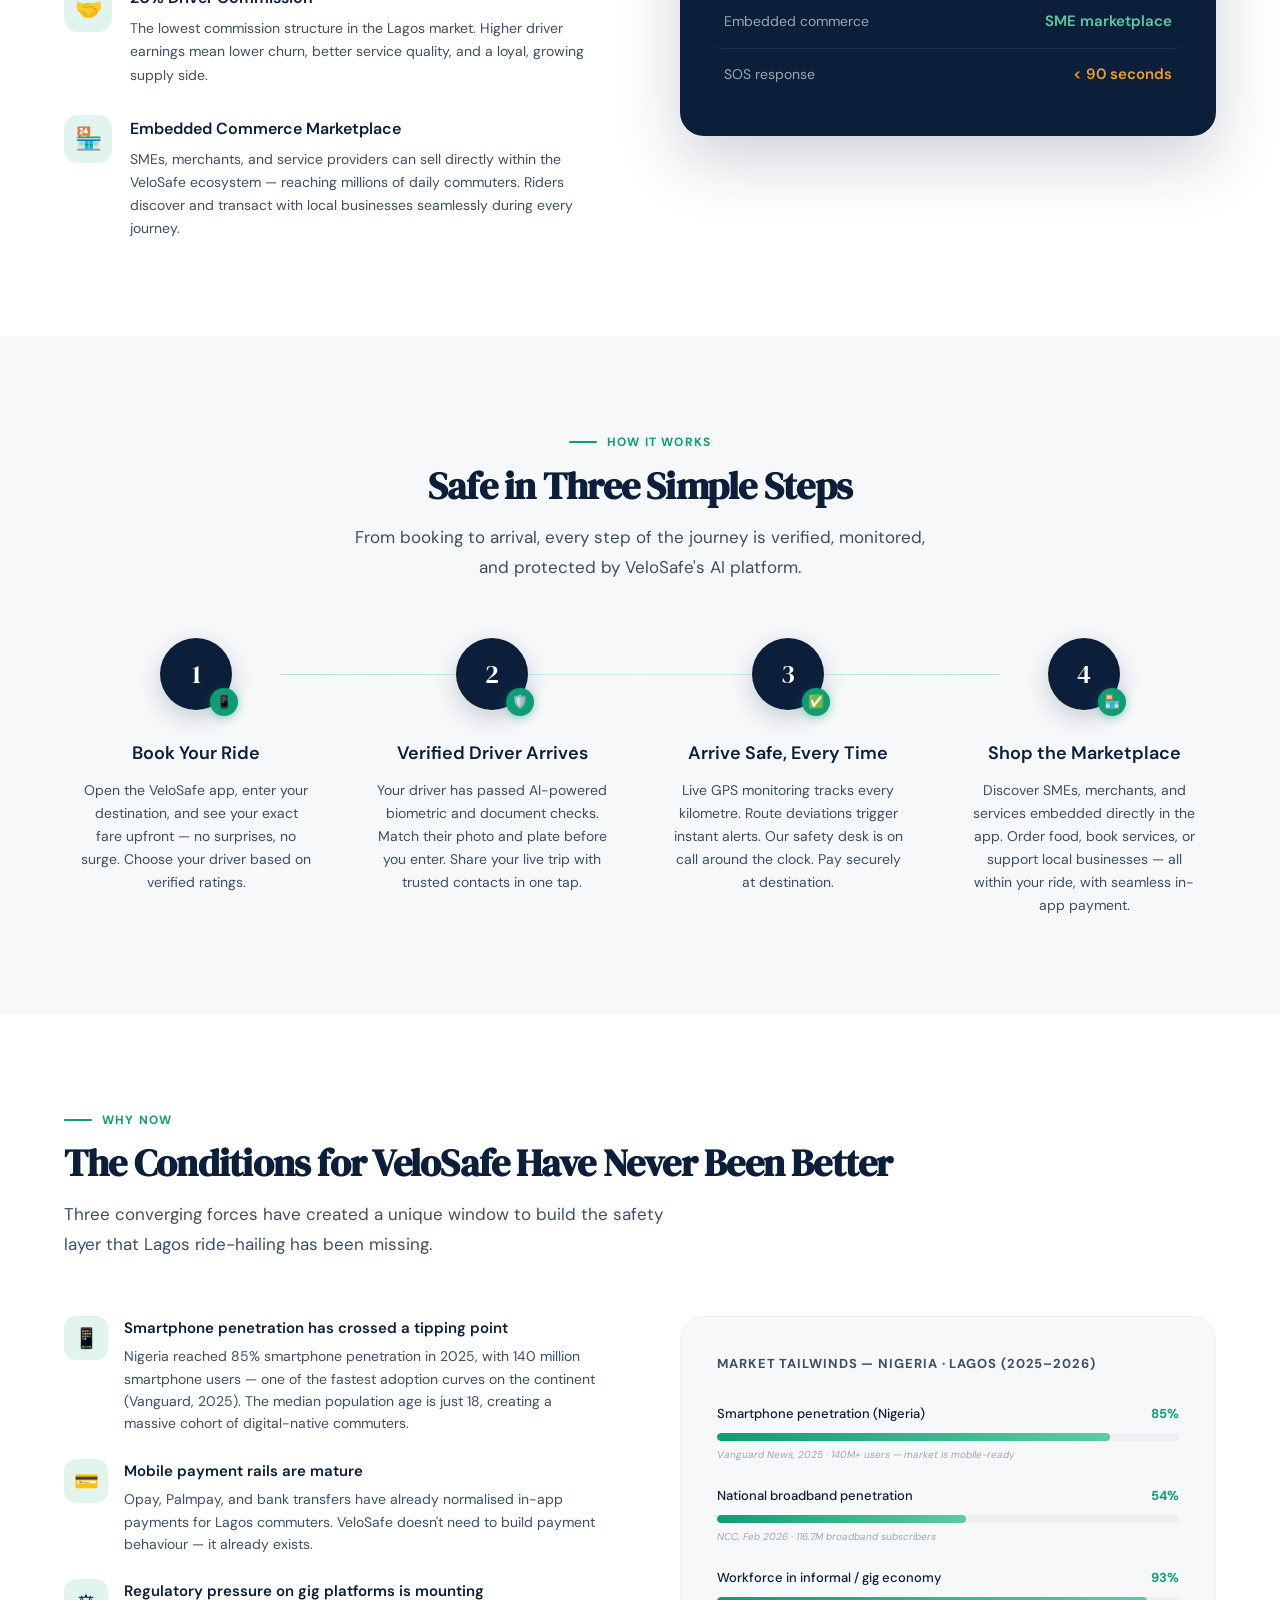
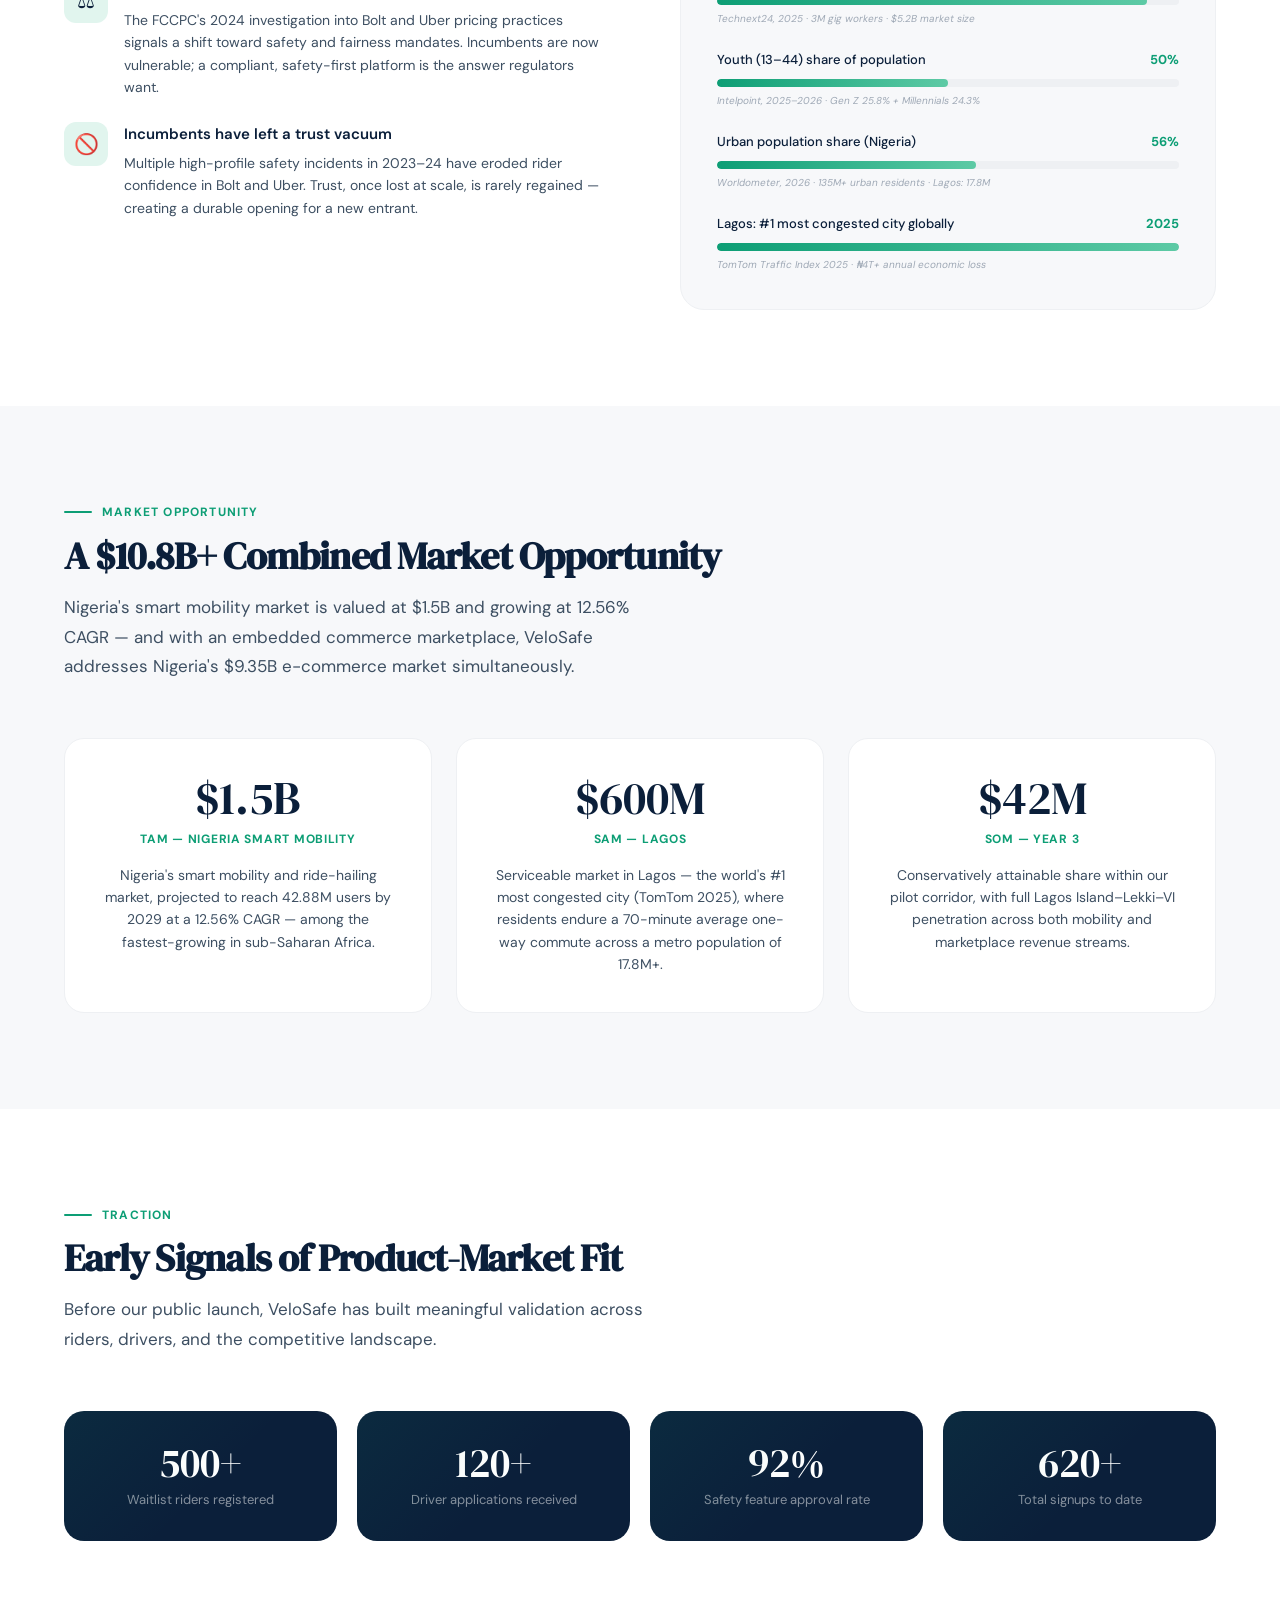
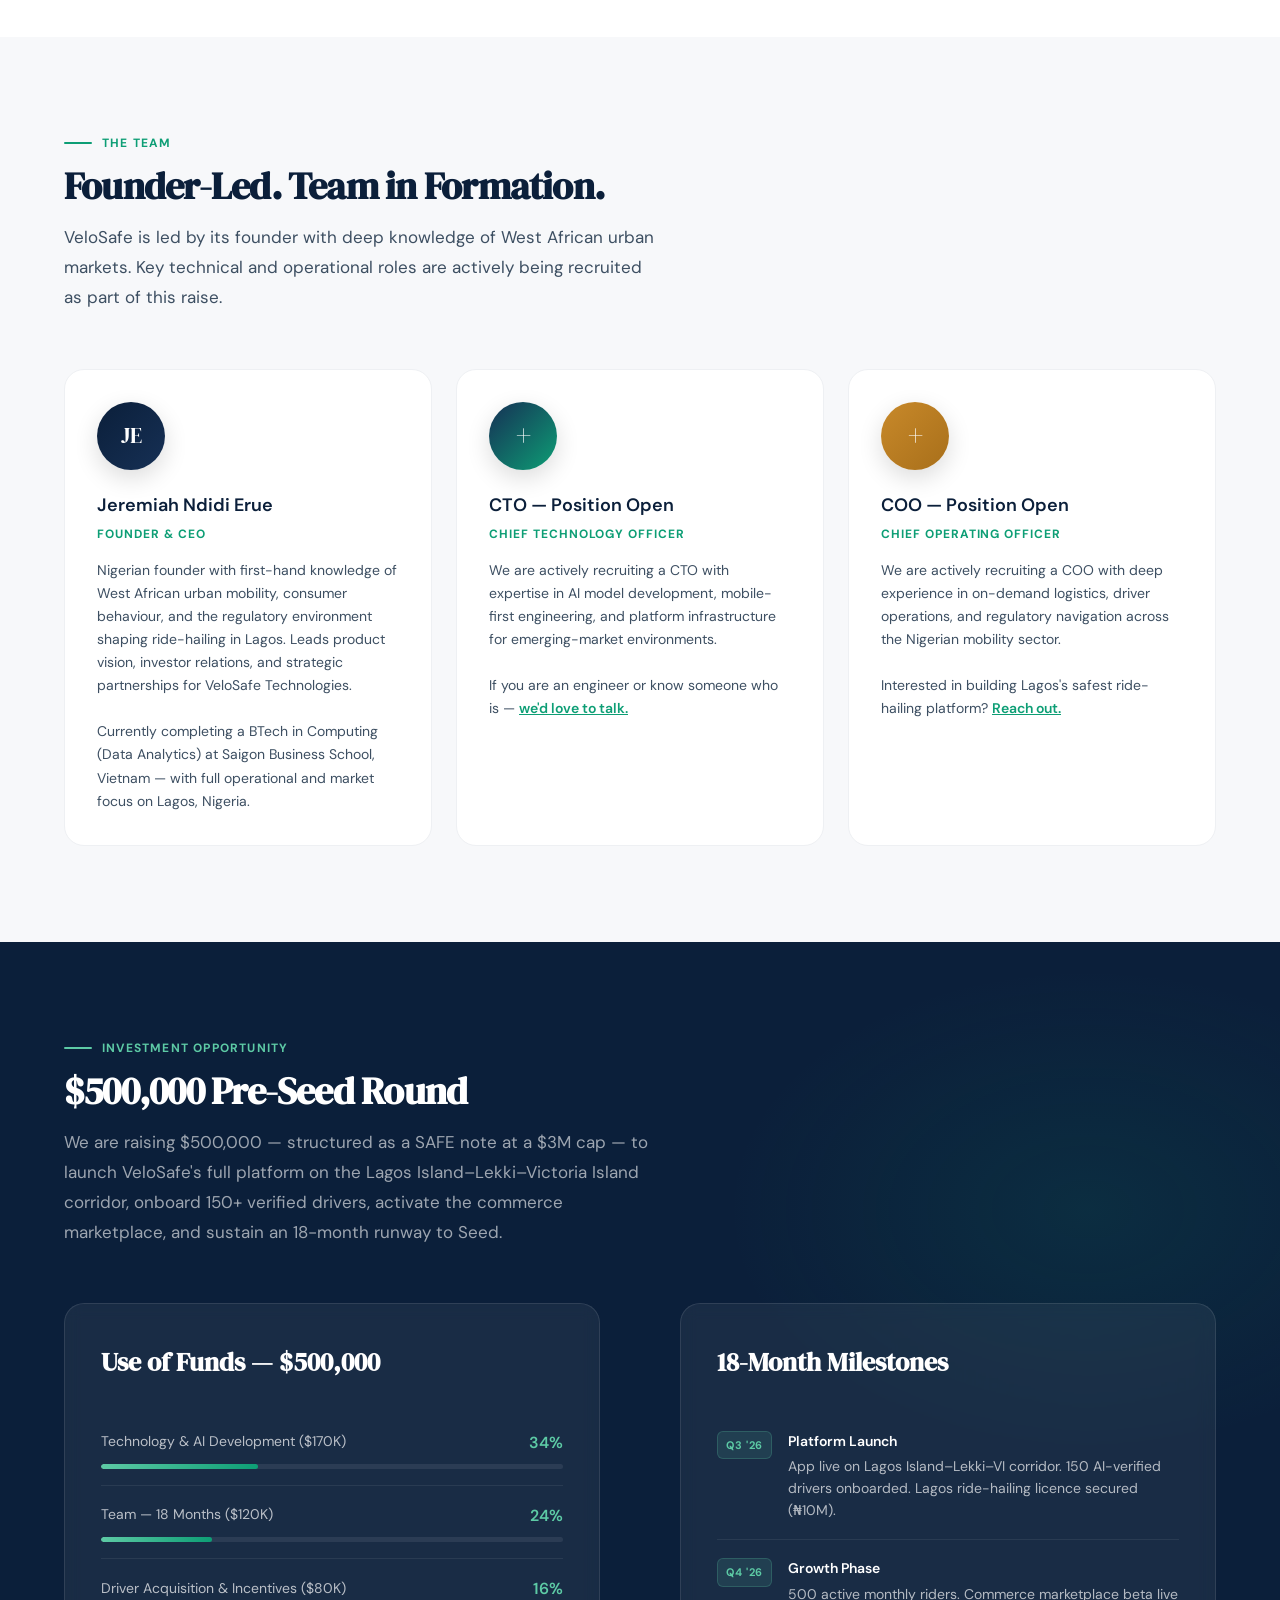
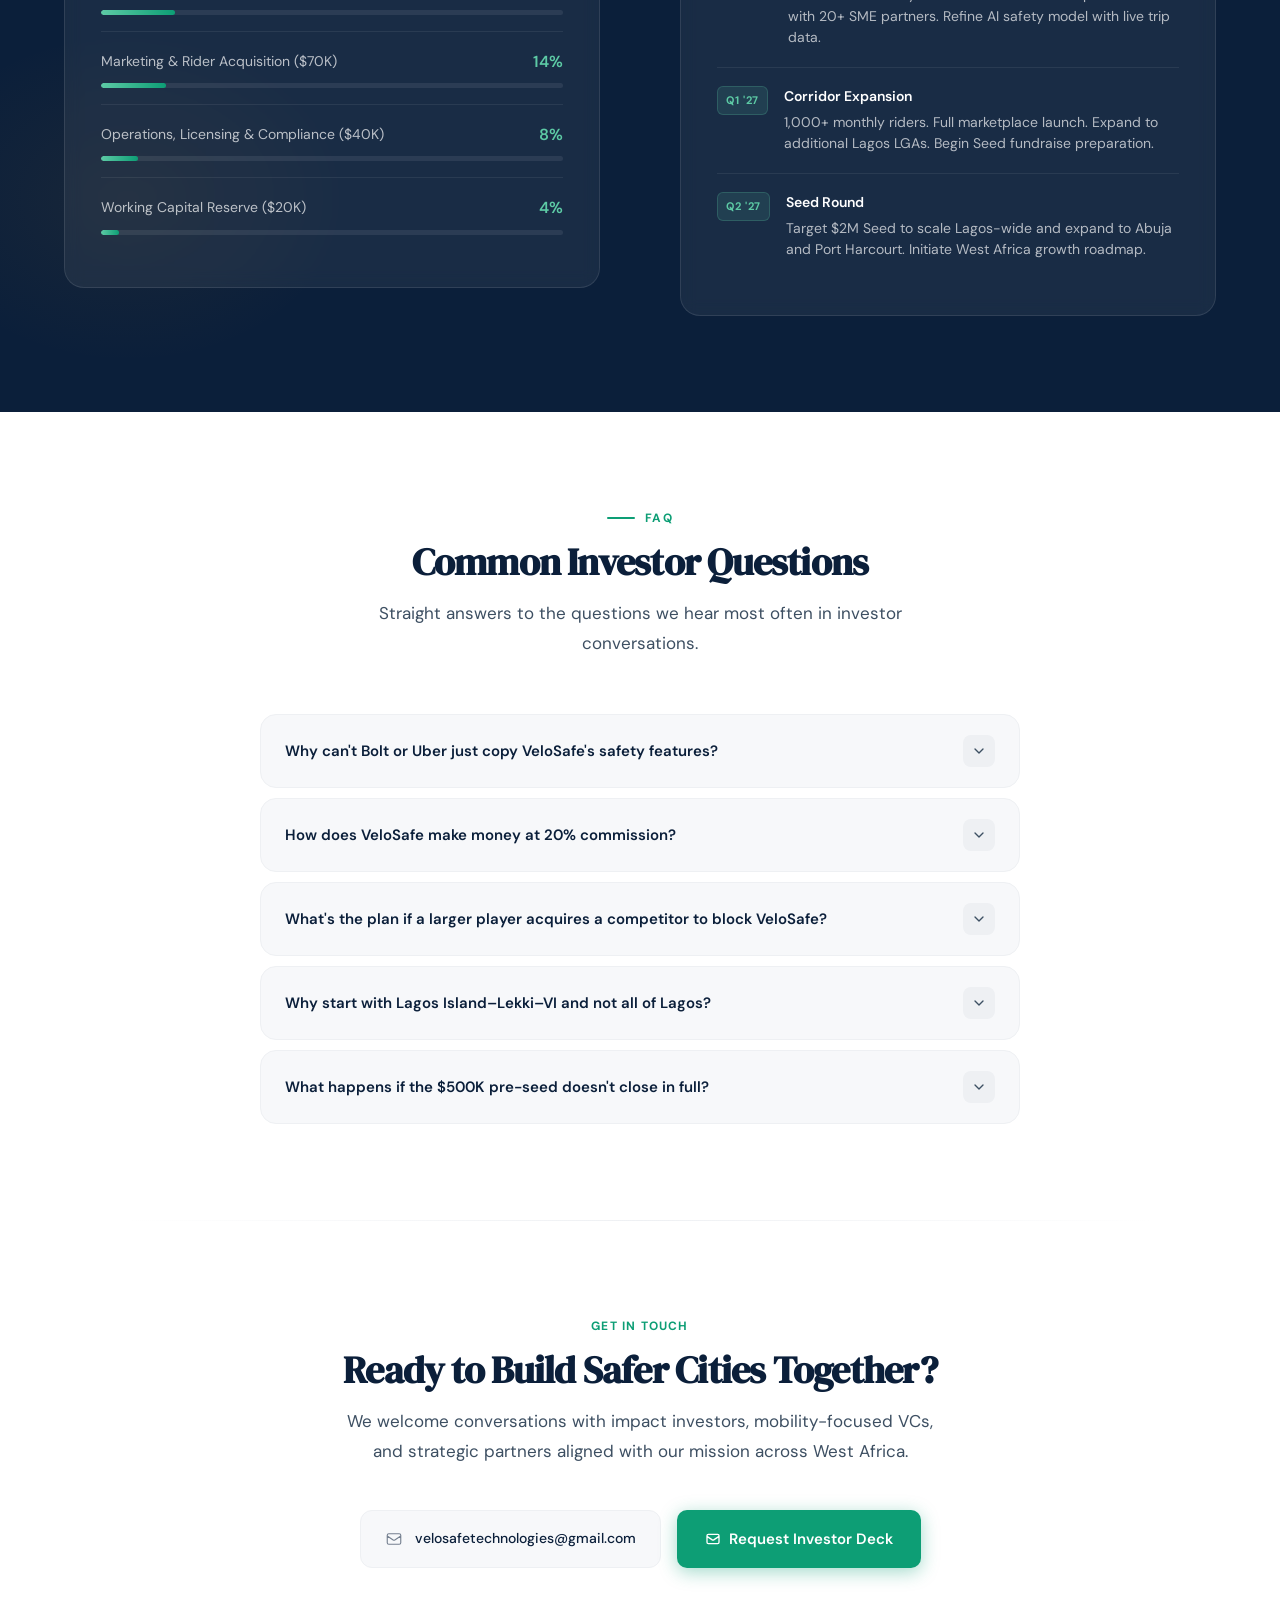
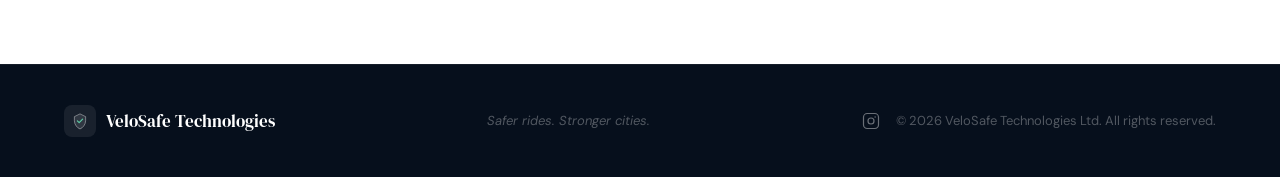
==== commit b162f2f3: "Polish footer copyright and founder bio for investor professionalism - Footer: replace 'Nigeria.' wi" ====
--- a/index.html
+++ b/index.html
@@ -1024,9 +1024,8 @@
         <div class="team-avatar navy">JE</div>
         <div class="team-name">Jeremiah Ndidi Erue</div>
         <div class="team-role">Founder &amp; CEO</div>
-        <p class="team-bio">Data analytics specialist with a deep understanding of West African urban markets. Leads product vision, investor relations, and strategic partnerships for VeloSafe Technologies.<br><br>
-        🎓 BTech Computing — Data Analytics, Saigon Business School, Ho Chi Minh City<br>
-        📍 Lagos, Nigeria · Ho Chi Minh City, Vietnam</p>
+        <p class="team-bio">Nigerian founder with first-hand knowledge of West African urban mobility, consumer behaviour, and the regulatory environment shaping ride-hailing in Lagos. Leads product vision, investor relations, and strategic partnerships for VeloSafe Technologies.<br><br>
+        Currently completing a BTech in Computing (Data Analytics) at Saigon Business School, Vietnam — with full operational and market focus on Lagos, Nigeria.</p>
       </div>
       <div class="team-card reveal stagger-2">
         <div class="team-avatar teal" style="font-size:28px;background:linear-gradient(135deg,#163055,#0D9E75);">+</div>
@@ -1194,7 +1193,7 @@
     <a href="https://www.instagram.com/velosafetechnologies?igsh=aG00ZW12cHdyd3Fj&utm_source=qr" target="_blank" rel="noopener" aria-label="Instagram" style="display:flex;align-items:center;opacity:.4;transition:opacity .2s;" onmouseover="this.style.opacity='.8'" onmouseout="this.style.opacity='.4'">
       <svg width="18" height="18" viewBox="0 0 24 24" fill="none" stroke="white" stroke-width="1.6" stroke-linecap="round" stroke-linejoin="round"><rect x="2" y="2" width="20" height="20" rx="5" ry="5"/><circle cx="12" cy="12" r="4"/><circle cx="17.5" cy="6.5" r="1" fill="white" stroke="none"/></svg>
     </a>
-    <span class="footer-copy">© 2026 VeloSafe Technologies Ltd. Nigeria.</span>
+    <span class="footer-copy">© 2026 VeloSafe Technologies Ltd. All rights reserved.</span>
   </div>
 </footer>
 
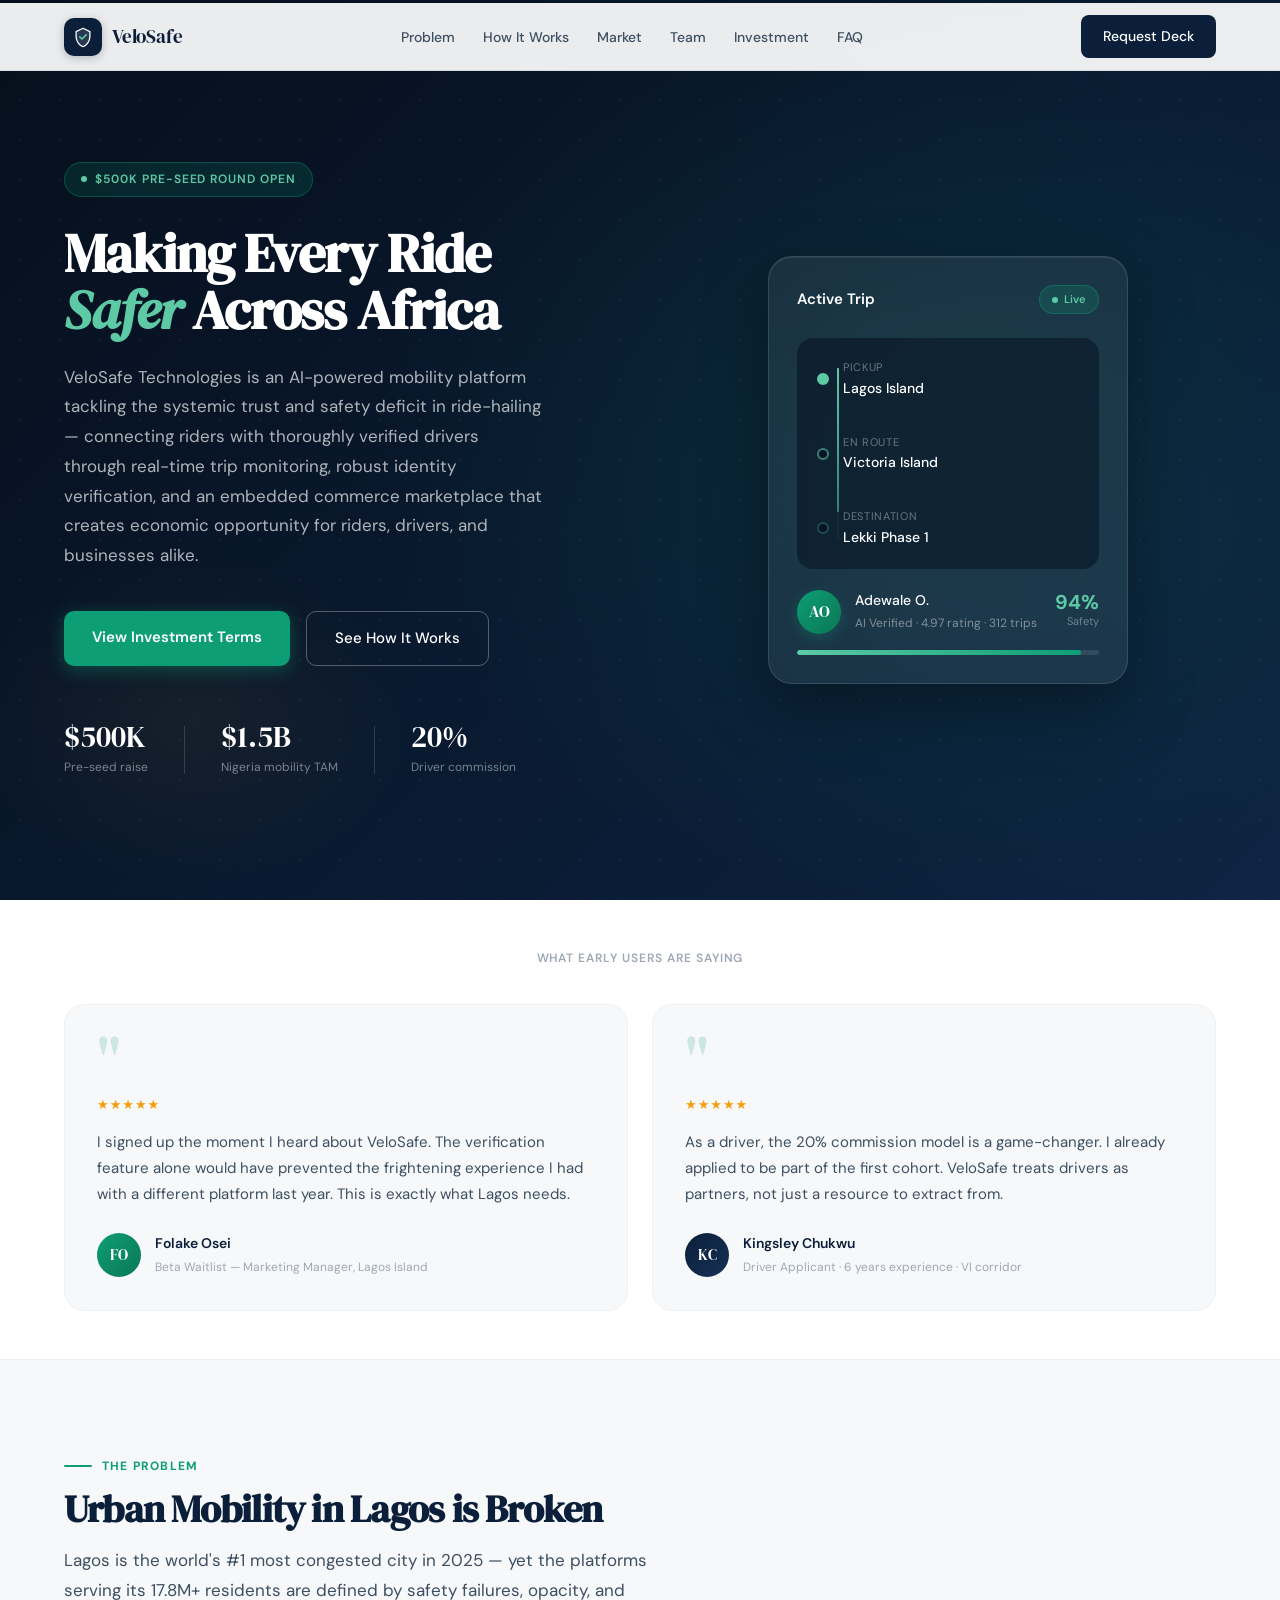
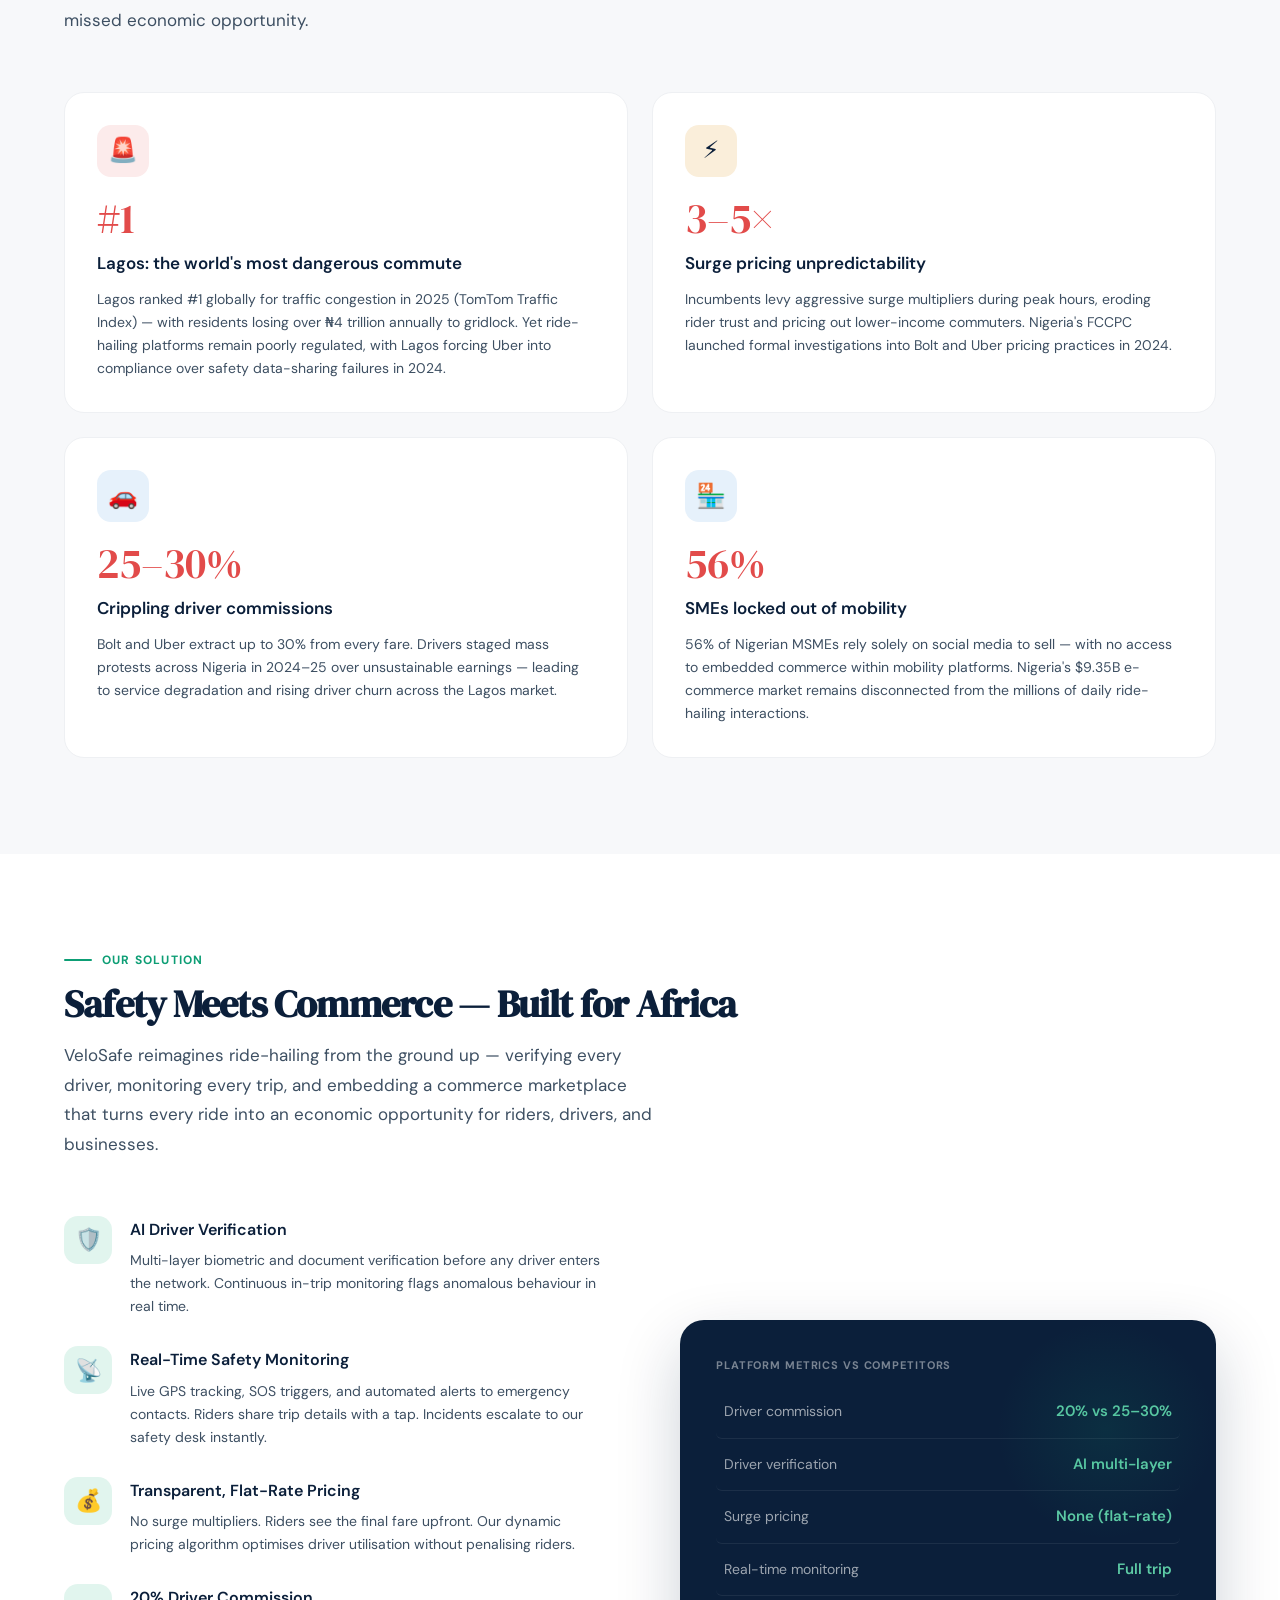
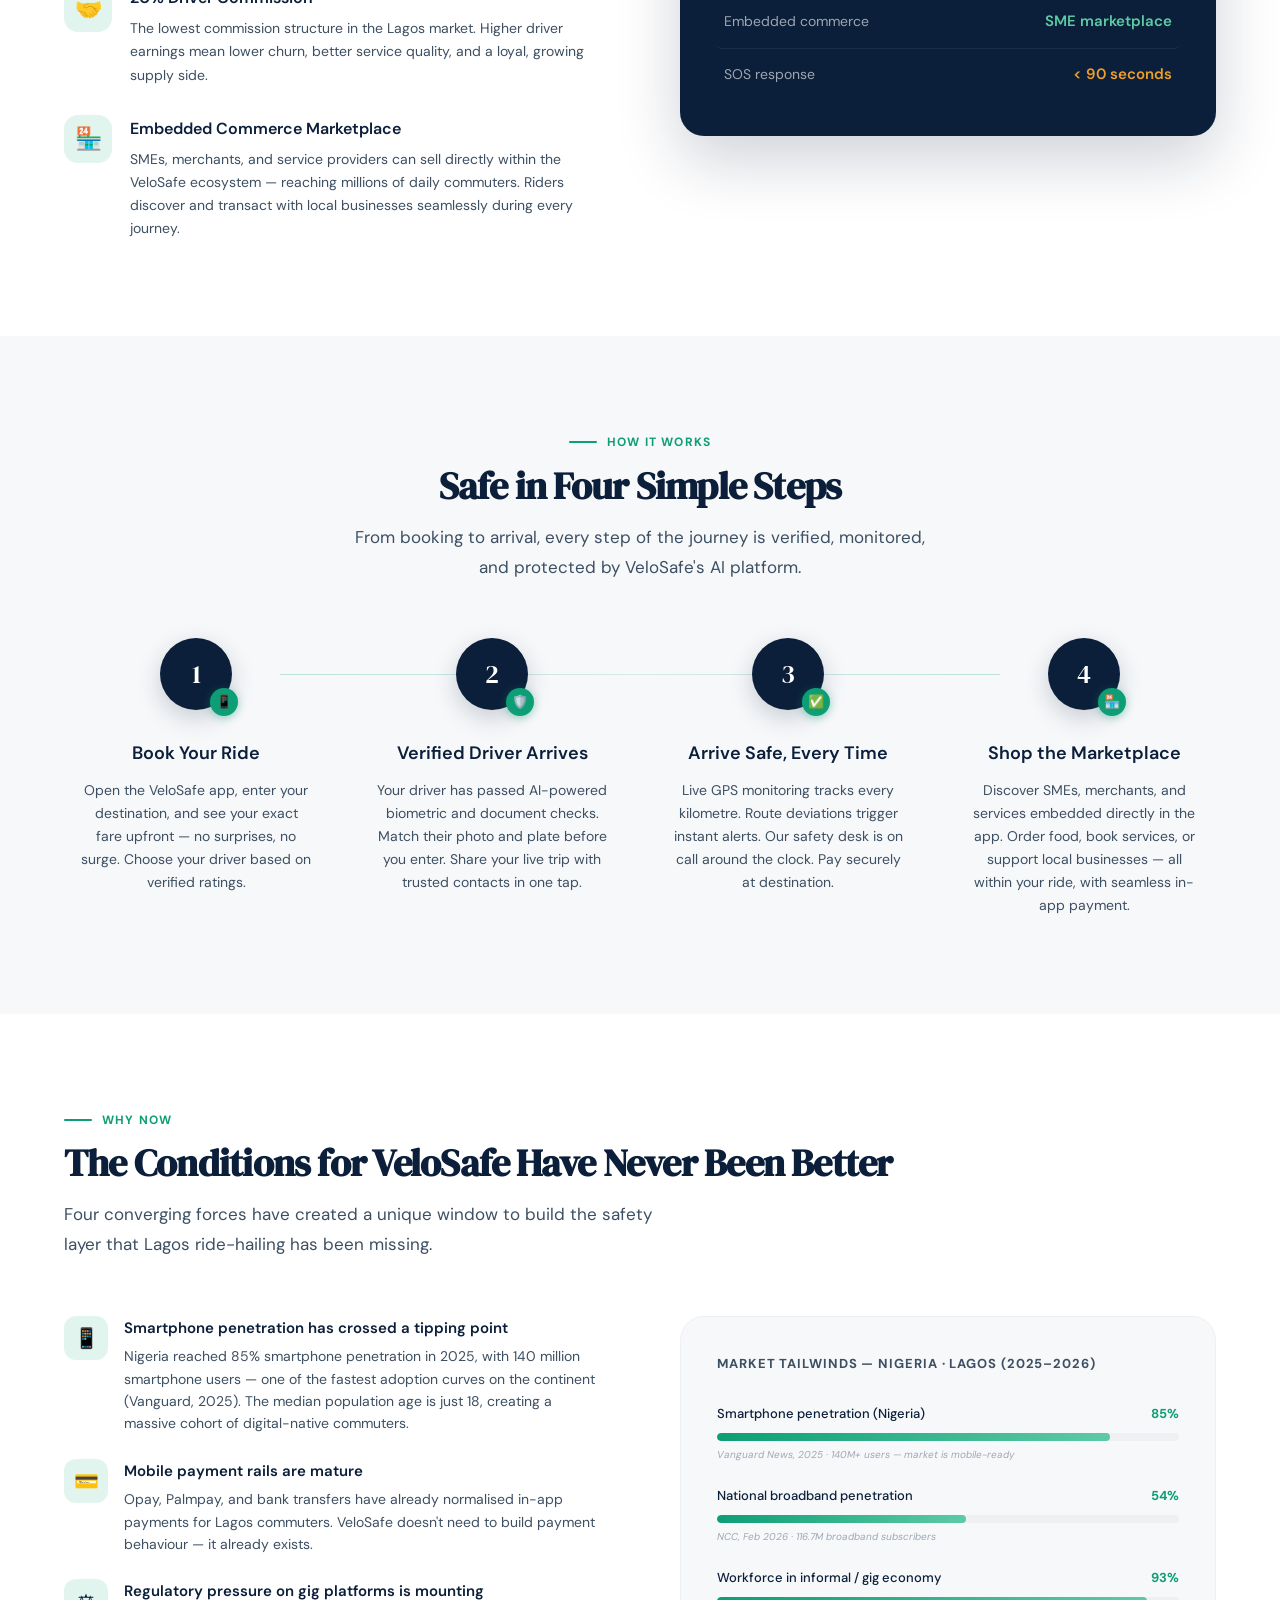
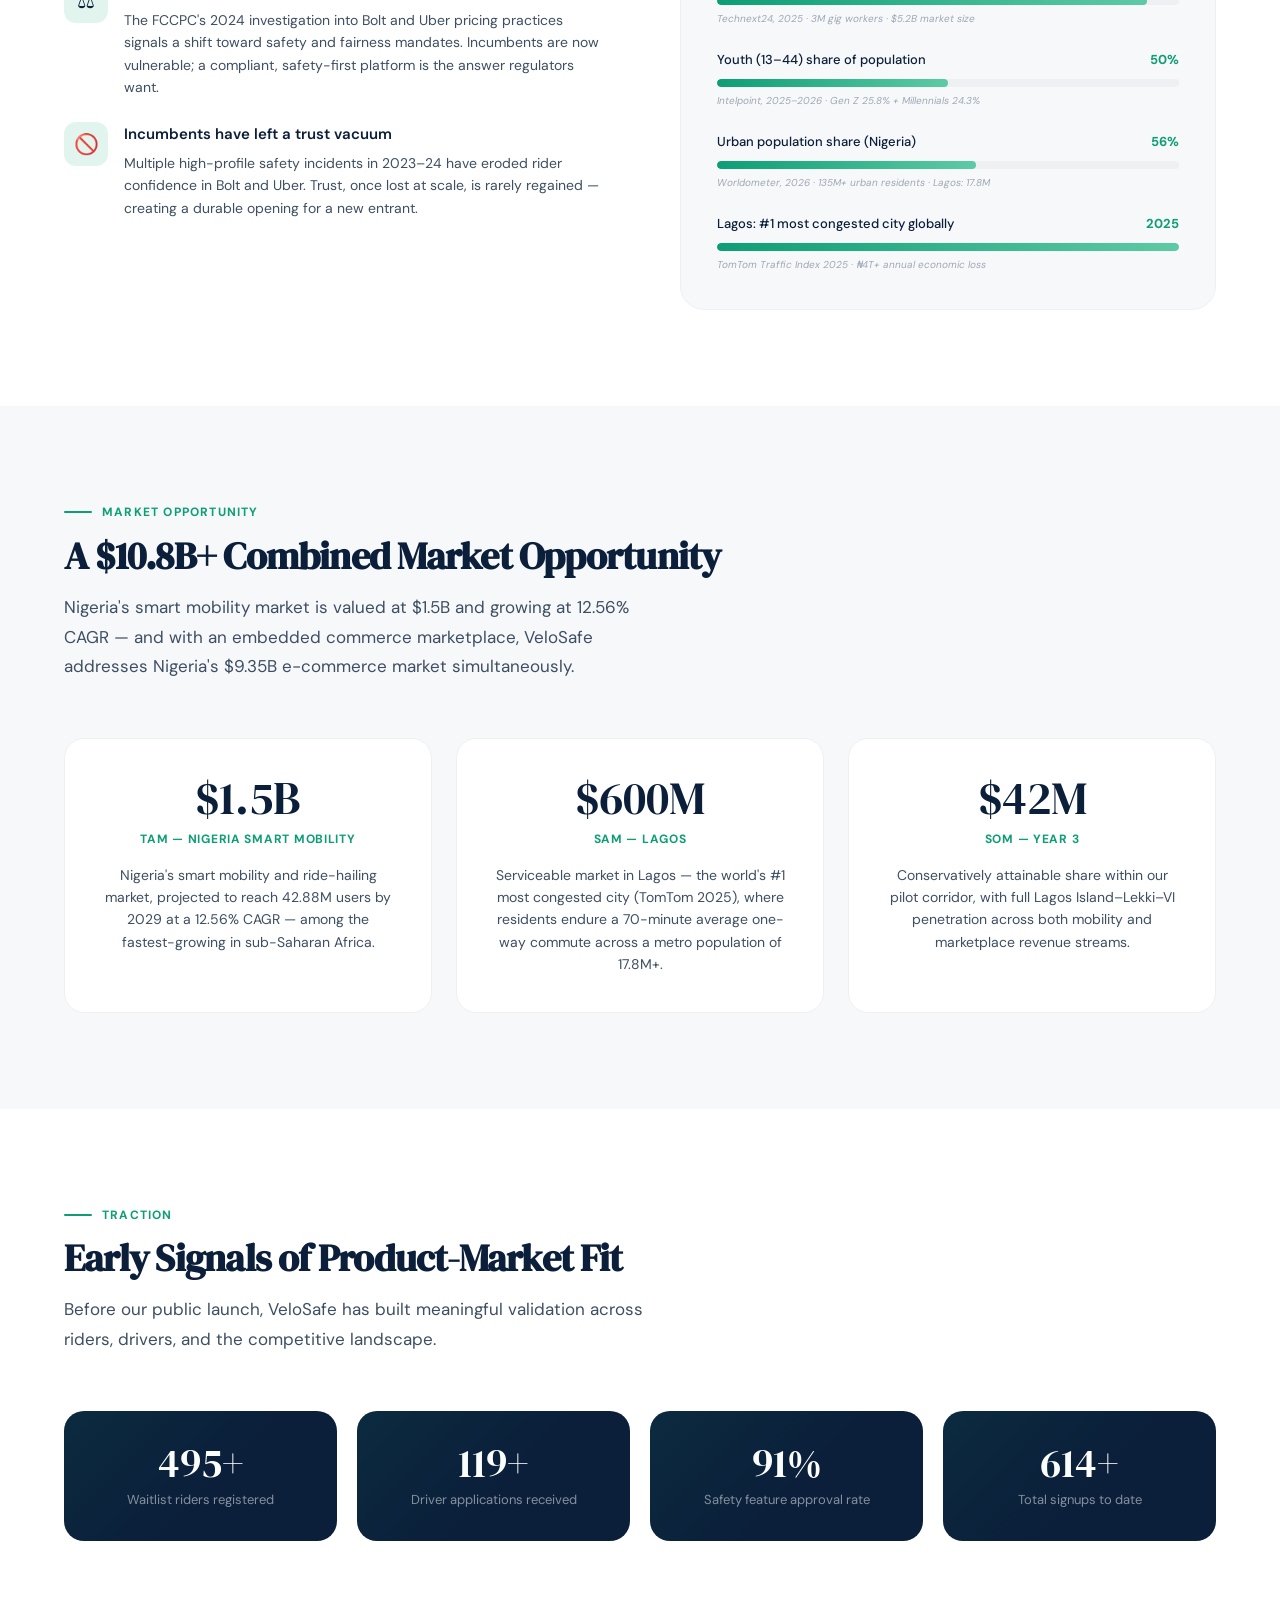
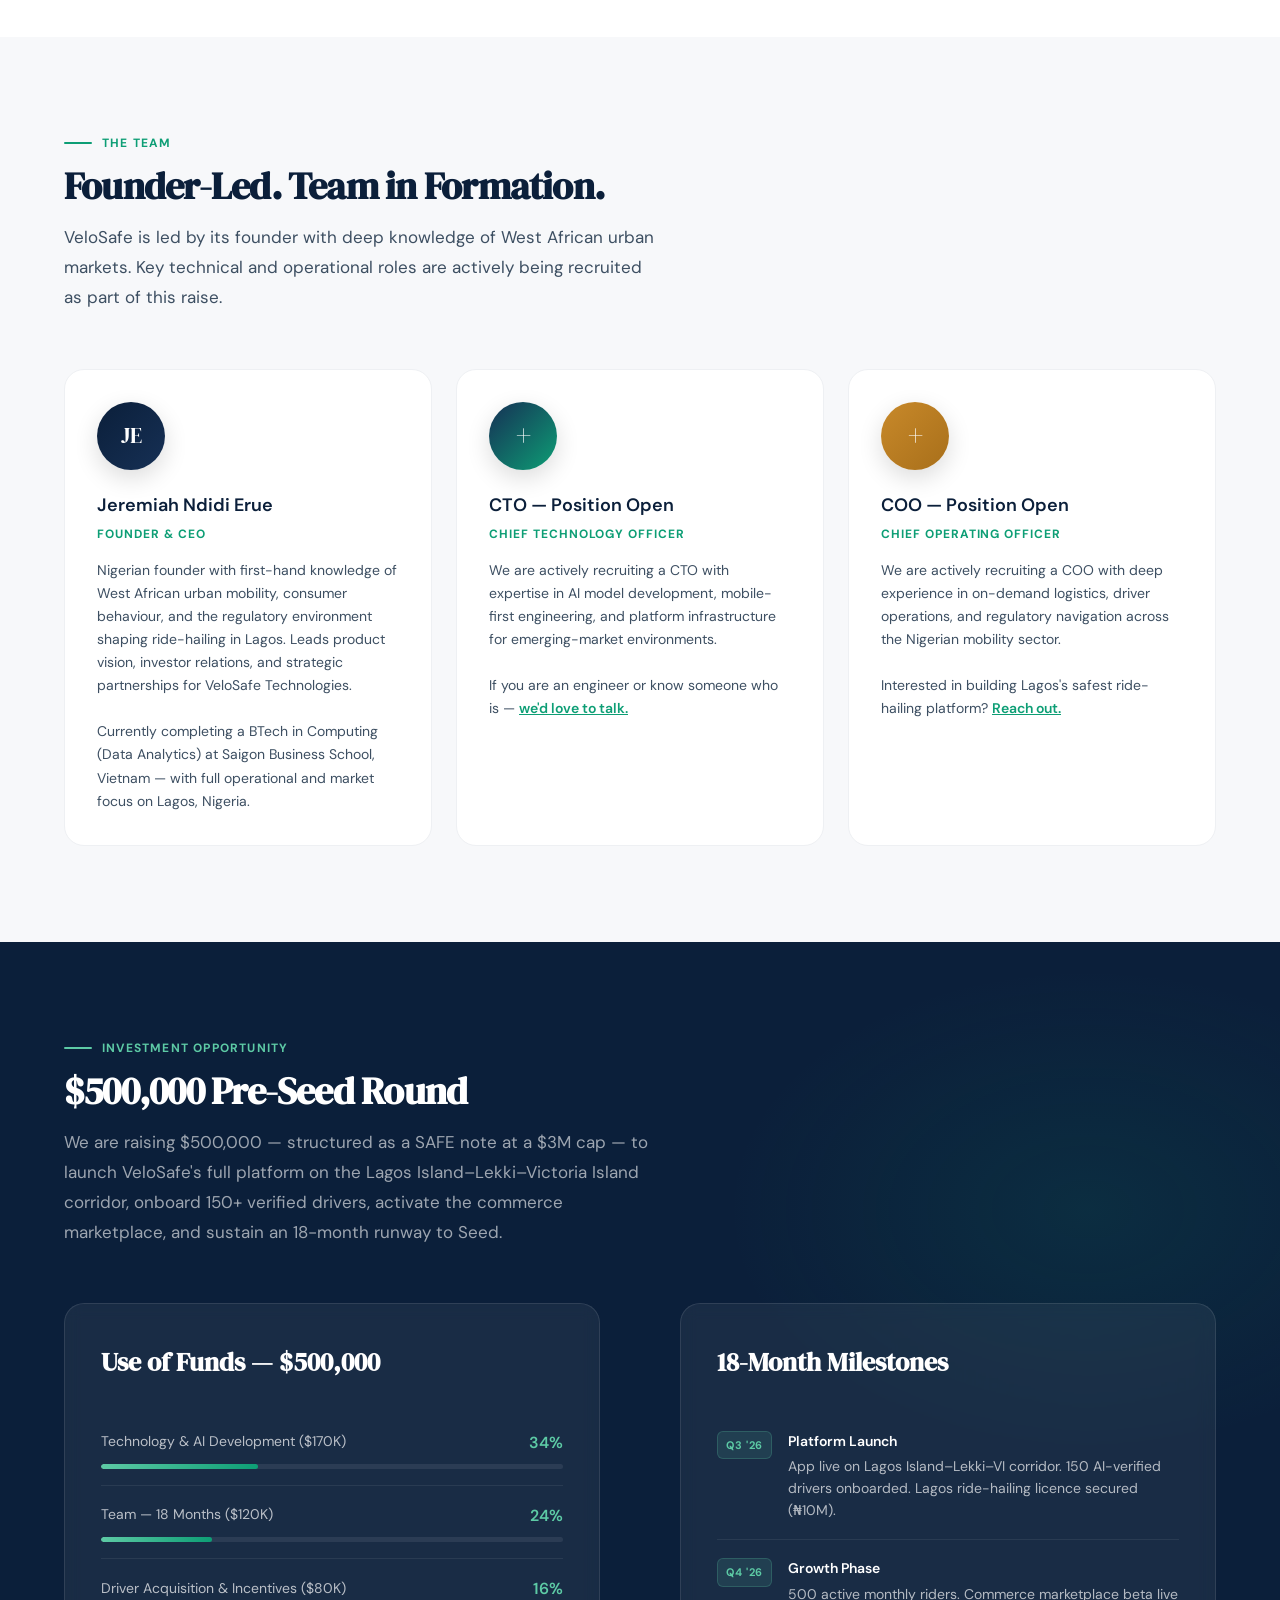
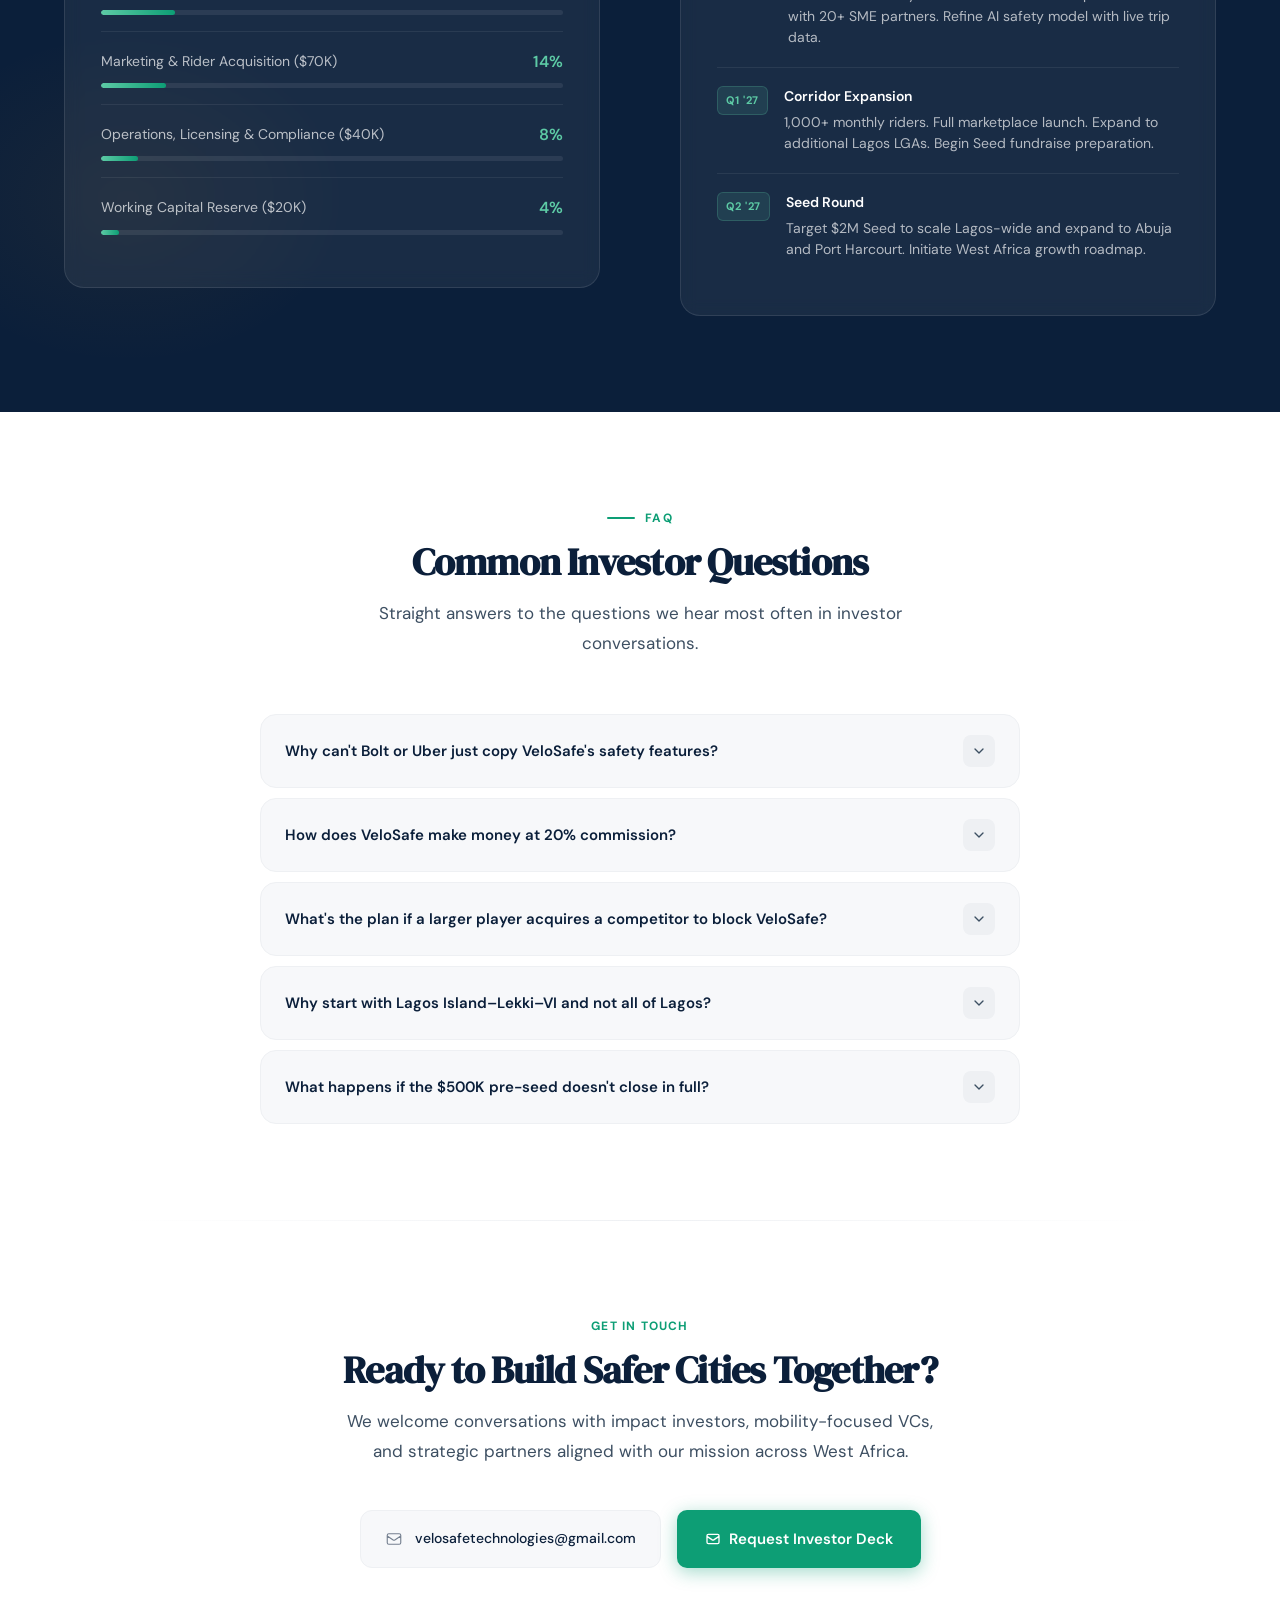
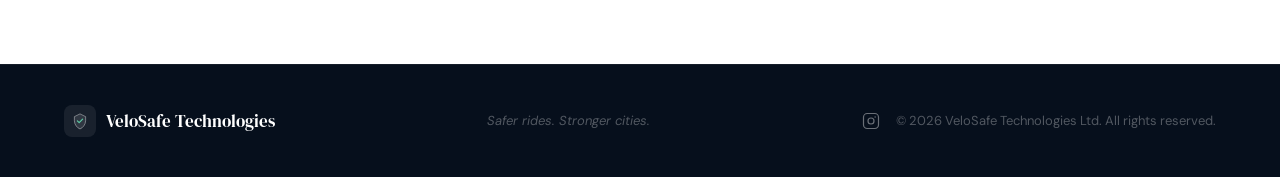
==== commit c12d7d07: "Fix: correct 'three' to 'four' in How It Works and Why Now sections" ====
--- a/index.html
+++ b/index.html
@@ -835,7 +835,7 @@
   <div class="section-inner">
     <div class="reveal" style="text-align:center">
       <div class="section-label" style="justify-content:center"><span style="display:none"></span>How It Works</div>
-      <h2 class="section-title">Safe in Three Simple Steps</h2>
+      <h2 class="section-title">Safe in Four Simple Steps</h2>
       <p class="section-sub" style="margin:0 auto">From booking to arrival, every step of the journey is verified, monitored, and protected by VeloSafe's AI platform.</p>
     </div>
     <div class="steps-wrapper reveal">
@@ -884,7 +884,7 @@
     <div class="reveal">
       <div class="section-label">Why Now</div>
       <h2 class="section-title">The Conditions for VeloSafe Have Never Been Better</h2>
-      <p class="section-sub">Three converging forces have created a unique window to build the safety layer that Lagos ride-hailing has been missing.</p>
+      <p class="section-sub">Four converging forces have created a unique window to build the safety layer that Lagos ride-hailing has been missing.</p>
     </div>
     <div class="why-now-grid">
       <div class="why-points reveal-left">
